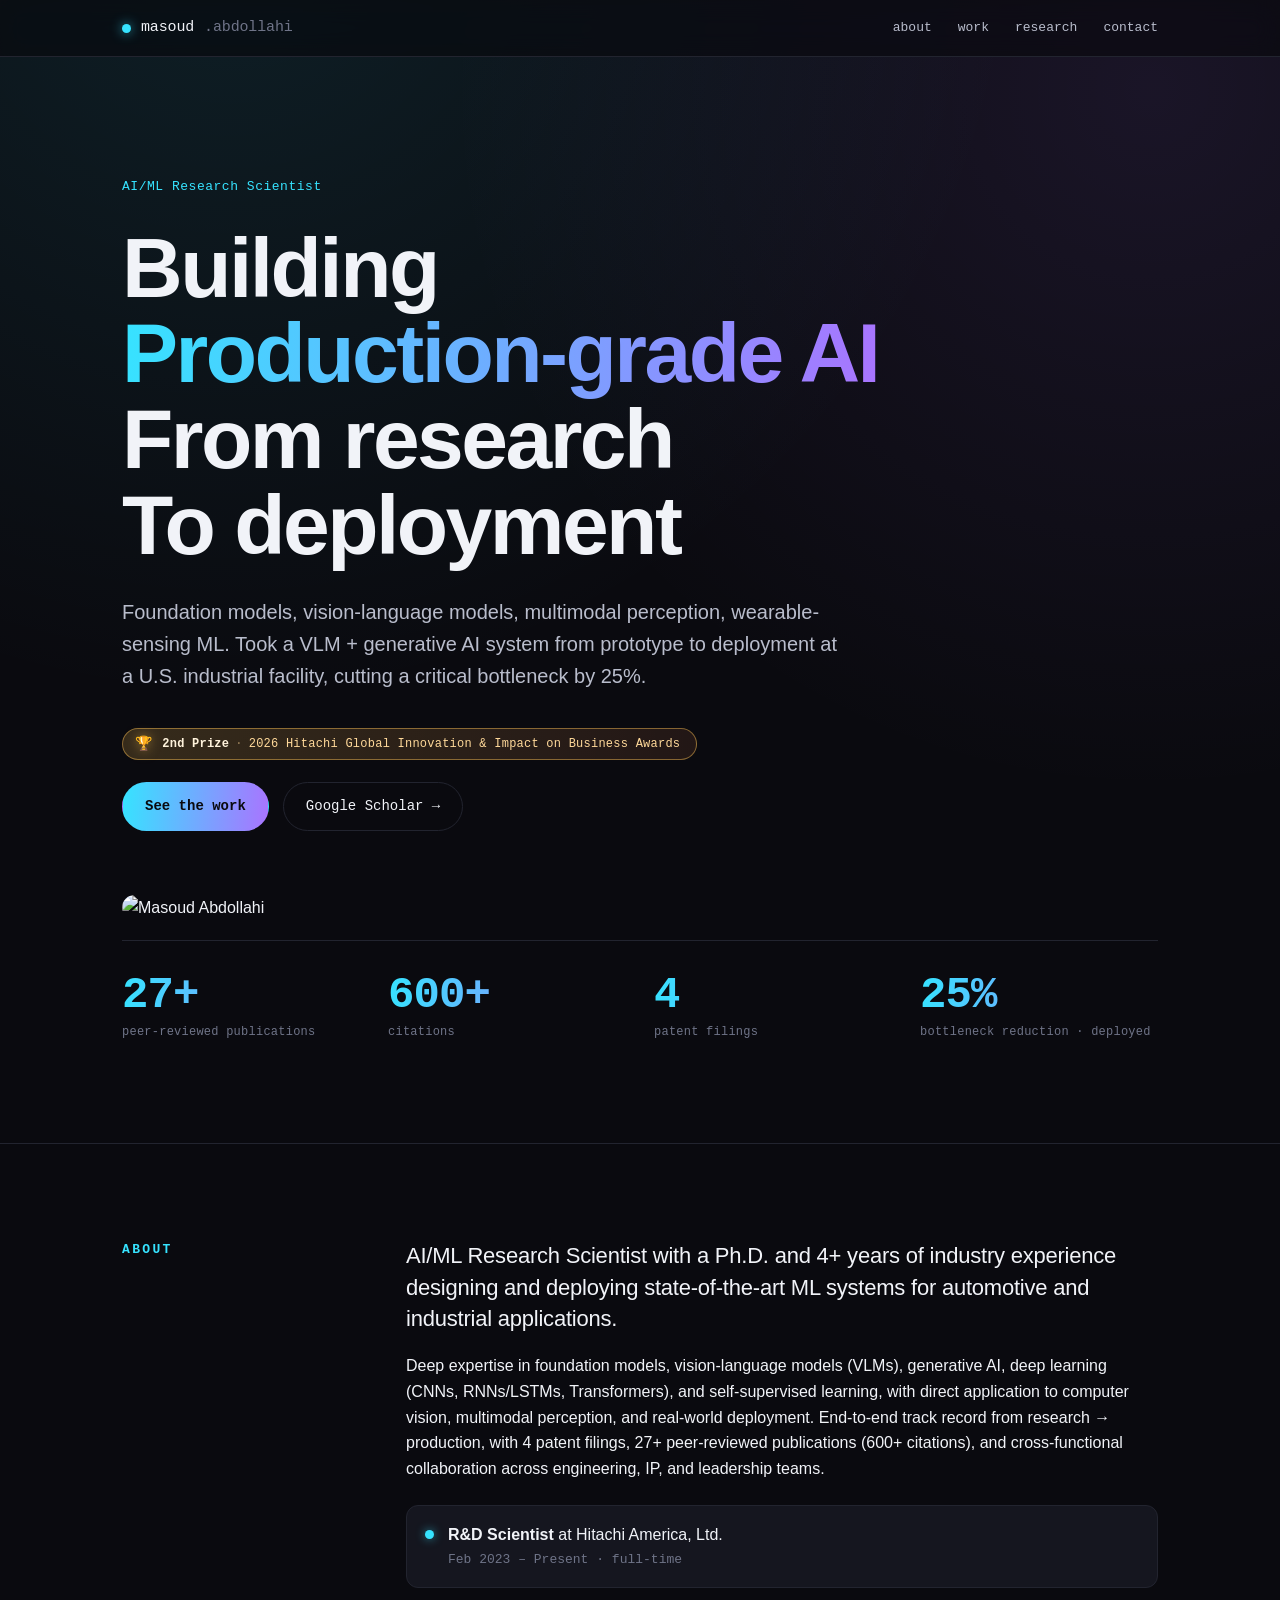
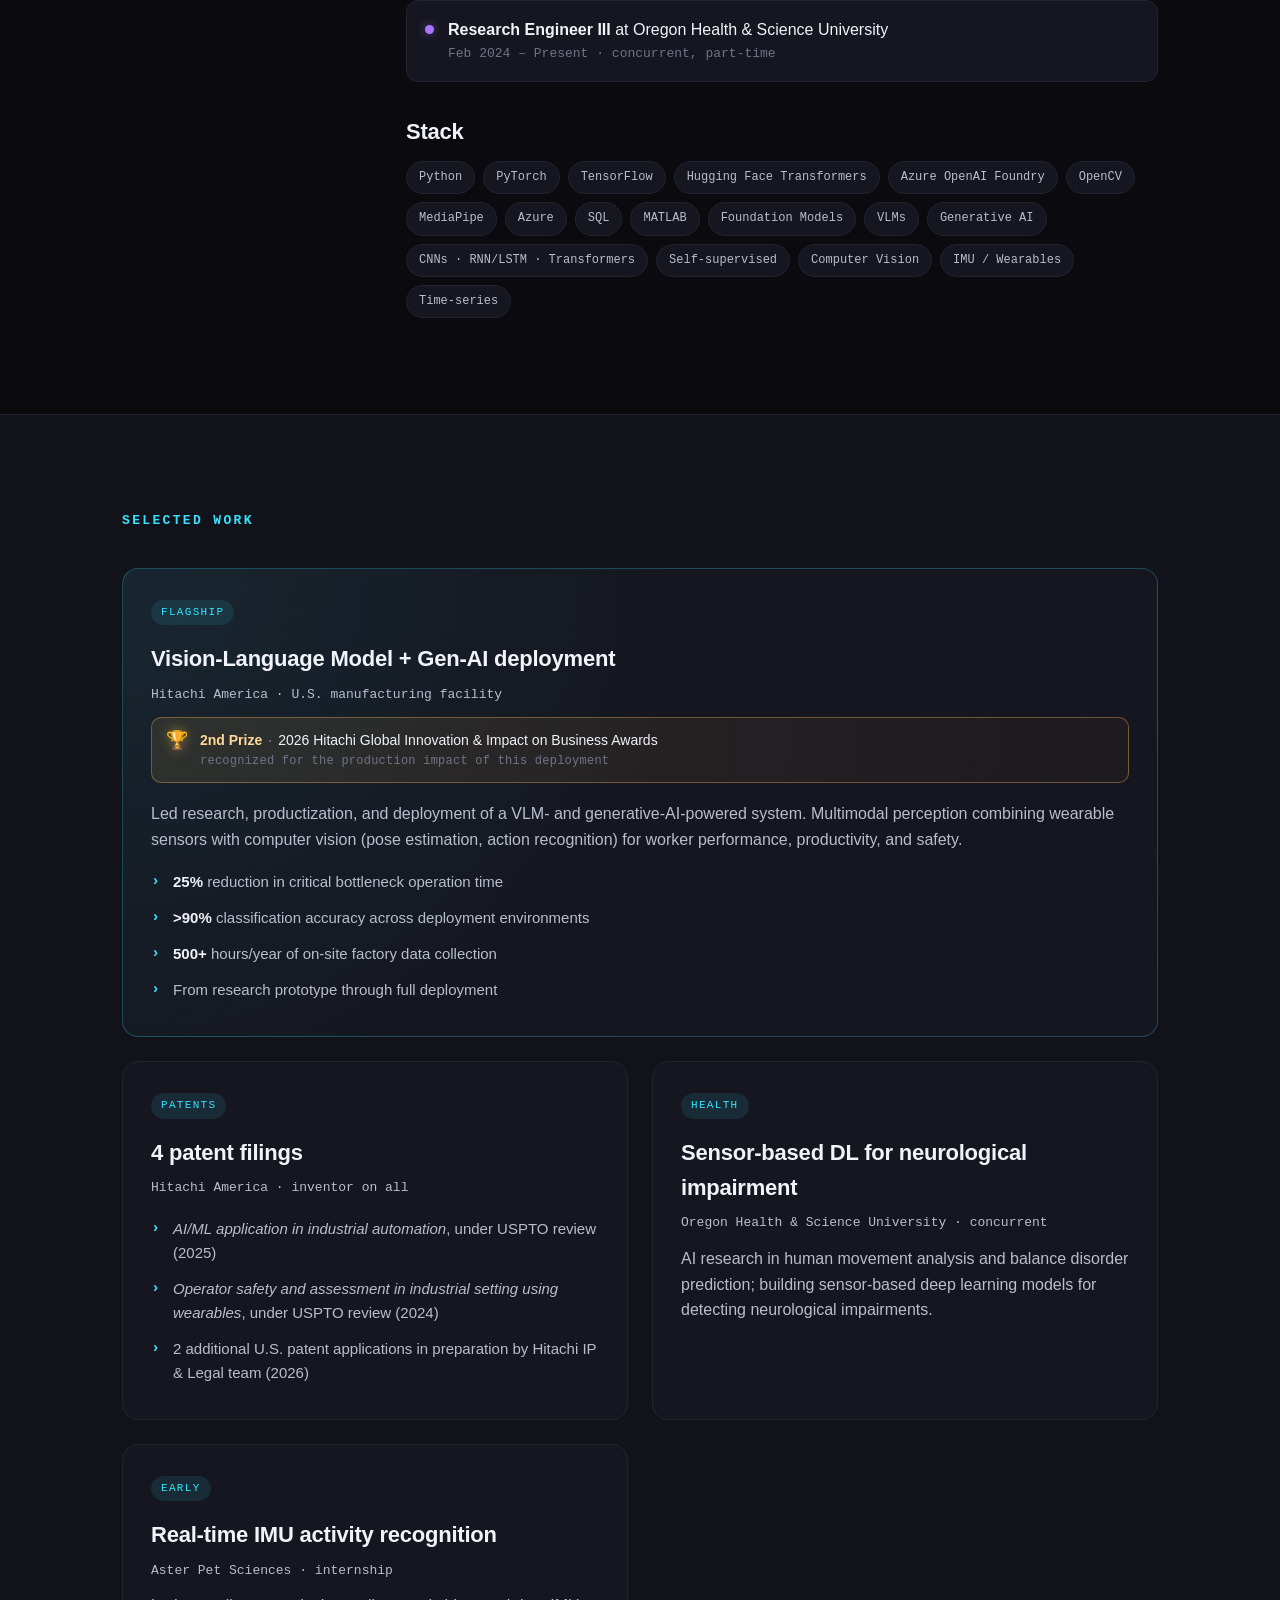
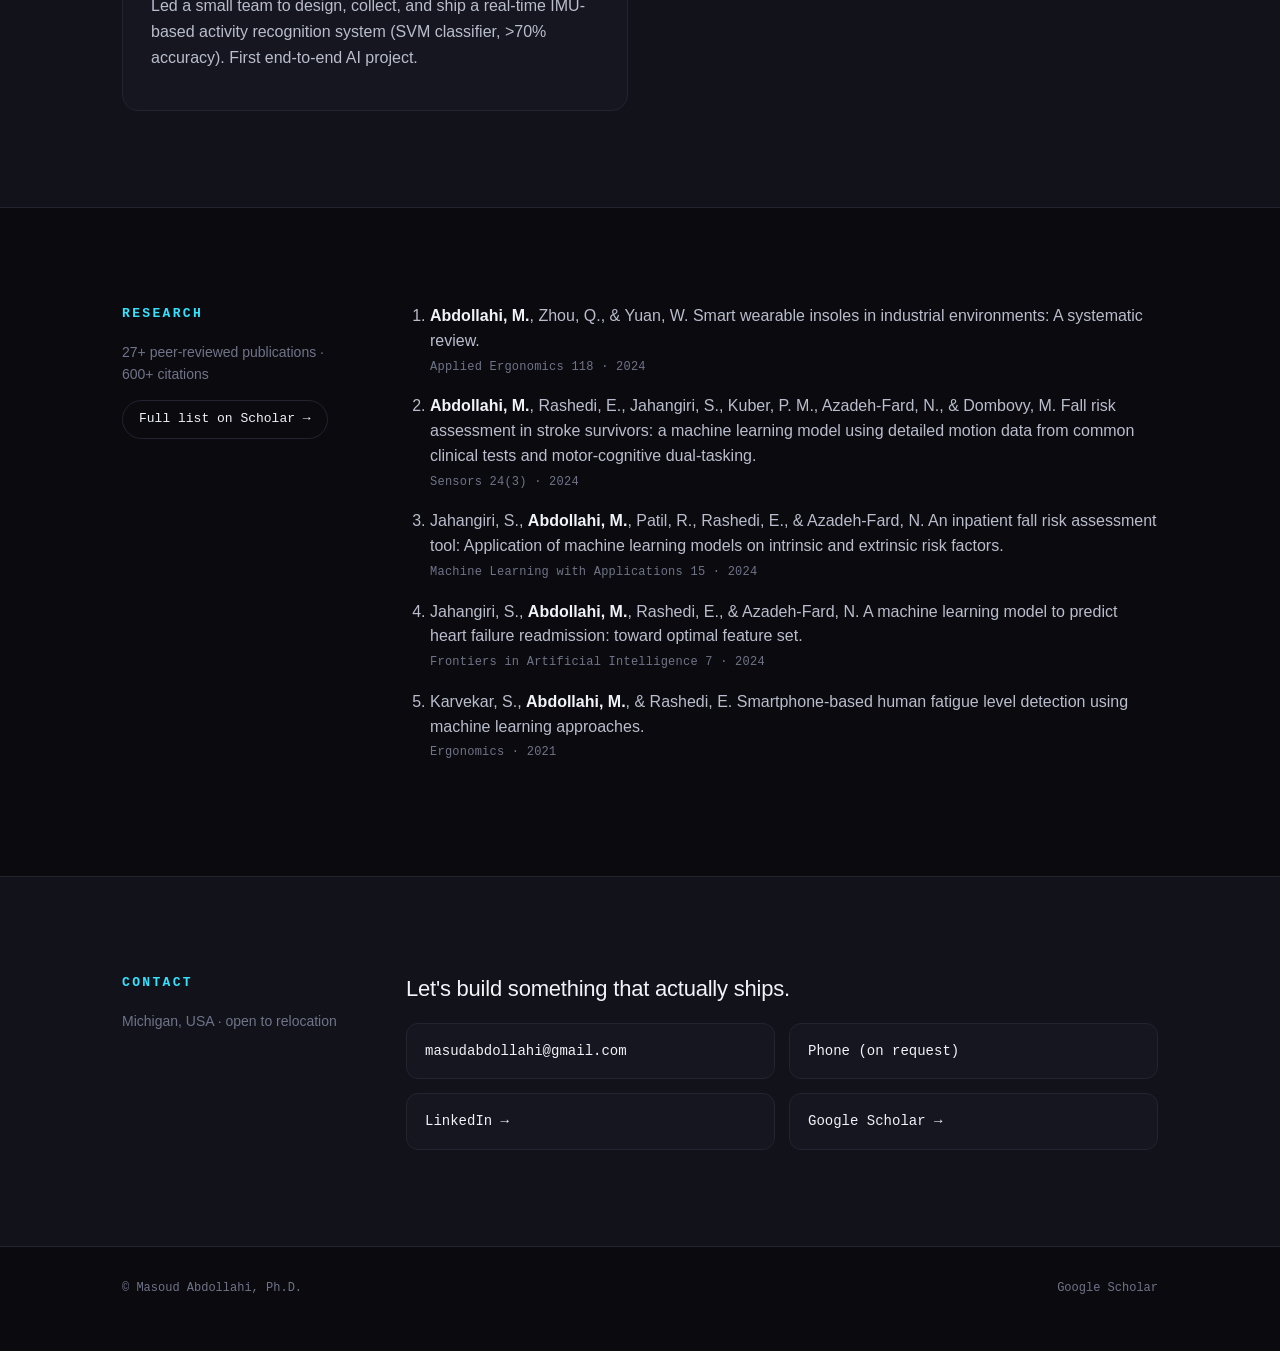
==== index.html @ 64eabe16 "Add 2026 Hitachi Global Innovation Awards 2nd Prize callouts; reduce em dashes" ====
<!doctype html>
<html lang="en">
<head>
<meta charset="utf-8" />
<meta name="viewport" content="width=device-width, initial-scale=1" />
<title>Masoud Abdollahi | AI/ML Research Scientist</title>
<meta name="description" content="Masoud Abdollahi, Ph.D. — building production AI/ML systems. Foundation models, VLMs, multimodal perception, wearable sensing. 27+ publications, 4 patent filings, 25% bottleneck reduction shipped." />
<link rel="stylesheet" href="styles.css" />
</head>
<body>

<header class="site-header">
  <div class="wrap">
    <a class="brand" href="#top">
      <span class="brand-dot"></span> masoud<span class="brand-thin">.abdollahi</span>
    </a>
    <nav>
      <a href="#about">about</a>
      <a href="#work">work</a>
      <a href="#publications">research</a>
      <a href="#contact">contact</a>
    </nav>
  </div>
</header>

<main id="top">

<section class="hero">
  <div class="wrap">
    <p class="kicker">AI/ML Research Scientist</p>
    <h1>
      Building <br />
      <span class="grad">Production-grade AI</span><br />
      From research <br />
      To deployment
    </h1>
    <p class="lede">
      Foundation models, vision-language models, multimodal perception, wearable-sensing ML.
      Took a VLM + generative AI system from prototype to deployment at a U.S. industrial
      facility, cutting a critical bottleneck by 25%.
    </p>
    <span class="honors-pill">
      <span class="trophy" aria-hidden="true">🏆</span>
      <span><strong>2nd Prize</strong><span class="sep">·</span>2026 Hitachi Global Innovation &amp; Impact on Business Awards</span>
    </span>
    <div class="cta-row">
      <a class="btn primary" href="#work">See the work</a>
      <a class="btn ghost" href="https://scholar.google.com/citations?user=6AYrcZMAAAAJ&amp;hl=en">Google Scholar &rarr;</a>
    </div>
    <div class="hero-photo">
      <img src="EM2A1138.jpg" alt="Masoud Abdollahi" />
    </div>
    <ul class="metrics" aria-label="Headline metrics">
      <li>
        <span class="num" data-target="27" data-suffix="+">0</span>
        <span class="label">peer-reviewed publications</span>
      </li>
      <li>
        <span class="num" data-target="600" data-suffix="+">0</span>
        <span class="label">citations</span>
      </li>
      <li>
        <span class="num" data-target="4">0</span>
        <span class="label">patent filings</span>
      </li>
      <li>
        <span class="num" data-target="25" data-suffix="%">0</span>
        <span class="label">bottleneck reduction · deployed</span>
      </li>
    </ul>
  </div>
</section>

<section id="about" class="band">
  <div class="wrap two-col">
    <div>
      <h2>About</h2>
    </div>
    <div>
      <p class="big">
        AI/ML Research Scientist with a Ph.D. and 4+ years of industry experience designing
        and deploying state-of-the-art ML systems for automotive and industrial applications.
      </p>
      <p>
        Deep expertise in foundation models, vision-language models (VLMs), generative AI,
        deep learning (CNNs, RNNs/LSTMs, Transformers), and self-supervised learning, with
        direct application to computer vision, multimodal perception, and real-world
        deployment. End-to-end track record from research → production, with 4 patent filings,
        27+ peer-reviewed publications (600+ citations), and cross-functional collaboration
        across engineering, IP, and leadership teams.
      </p>

      <div class="now">
        <div class="role">
          <span class="dot"></span>
          <div>
            <strong>R&amp;D Scientist</strong> at Hitachi America, Ltd.
            <span class="meta">Feb 2023 – Present · full-time</span>
          </div>
        </div>
        <div class="role">
          <span class="dot soft"></span>
          <div>
            <strong>Research Engineer III</strong> at Oregon Health &amp; Science University
            <span class="meta">Feb 2024 – Present · concurrent, part-time</span>
          </div>
        </div>
      </div>

      <h3>Stack</h3>
      <div class="tags">
        <span>Python</span><span>PyTorch</span><span>TensorFlow</span>
        <span>Hugging Face Transformers</span><span>Azure OpenAI Foundry</span>
        <span>OpenCV</span><span>MediaPipe</span><span>Azure</span><span>SQL</span><span>MATLAB</span>
        <span>Foundation Models</span><span>VLMs</span><span>Generative AI</span>
        <span>CNNs · RNN/LSTM · Transformers</span><span>Self-supervised</span>
        <span>Computer Vision</span><span>IMU / Wearables</span><span>Time-series</span>
      </div>
    </div>
  </div>
</section>

<section id="work" class="band alt">
  <div class="wrap">
    <h2>Selected work</h2>
    <div class="cards">

      <article class="card flagship">
        <div class="card-tag">flagship</div>
        <h3>Vision-Language Model + Gen-AI deployment</h3>
        <p class="card-org">Hitachi America · U.S. manufacturing facility</p>
        <div class="card-award">
          <span class="trophy" aria-hidden="true">🏆</span>
          <div class="award-text">
            <strong>2nd Prize</strong><span class="sep">·</span>2026 Hitachi Global Innovation &amp; Impact on Business Awards
            <span class="award-meta">recognized for the production impact of this deployment</span>
          </div>
        </div>
        <p>
          Led research, productization, and deployment of a VLM- and generative-AI-powered
          system. Multimodal perception combining wearable sensors with computer vision (pose
          estimation, action recognition) for worker performance, productivity, and safety.
        </p>
        <ul class="bullets">
          <li><strong>25%</strong> reduction in critical bottleneck operation time</li>
          <li><strong>&gt;90%</strong> classification accuracy across deployment environments</li>
          <li><strong>500+</strong> hours/year of on-site factory data collection</li>
          <li>From research prototype through full deployment</li>
        </ul>
      </article>

      <article class="card">
        <div class="card-tag">patents</div>
        <h3>4 patent filings</h3>
        <p class="card-org">Hitachi America · inventor on all</p>
        <ul class="bullets">
          <li><em>AI/ML application in industrial automation</em>, under USPTO review (2025)</li>
          <li><em>Operator safety and assessment in industrial setting using wearables</em>, under USPTO review (2024)</li>
          <li>2 additional U.S. patent applications in preparation by Hitachi IP &amp; Legal team (2026)</li>
        </ul>
      </article>

      <article class="card">
        <div class="card-tag">health</div>
        <h3>Sensor-based DL for neurological impairment</h3>
        <p class="card-org">Oregon Health &amp; Science University · concurrent</p>
        <p>
          AI research in human movement analysis and balance disorder prediction; building
          sensor-based deep learning models for detecting neurological impairments.
        </p>
      </article>

      <article class="card">
        <div class="card-tag">early</div>
        <h3>Real-time IMU activity recognition</h3>
        <p class="card-org">Aster Pet Sciences · internship</p>
        <p>
          Led a small team to design, collect, and ship a real-time IMU-based activity
          recognition system (SVM classifier, &gt;70% accuracy). First end-to-end AI project.
        </p>
      </article>
    </div>
  </div>
</section>

<section id="publications" class="band">
  <div class="wrap two-col">
    <div>
      <h2>Research</h2>
      <p class="muted">27+ peer-reviewed publications · 600+ citations</p>
      <a class="btn ghost small" href="https://scholar.google.com/citations?user=6AYrcZMAAAAJ&amp;hl=en">Full list on Scholar &rarr;</a>
    </div>
    <div>
      <ol class="pubs">
        <li>
          <strong>Abdollahi, M.</strong>, Zhou, Q., &amp; Yuan, W.
          Smart wearable insoles in industrial environments: A systematic review.
          <span class="venue">Applied Ergonomics 118 · 2024</span>
        </li>
        <li>
          <strong>Abdollahi, M.</strong>, Rashedi, E., Jahangiri, S., Kuber, P. M., Azadeh-Fard, N., &amp; Dombovy, M.
          Fall risk assessment in stroke survivors: a machine learning model using detailed motion data
          from common clinical tests and motor-cognitive dual-tasking.
          <span class="venue">Sensors 24(3) · 2024</span>
        </li>
        <li>
          Jahangiri, S., <strong>Abdollahi, M.</strong>, Patil, R., Rashedi, E., &amp; Azadeh-Fard, N.
          An inpatient fall risk assessment tool: Application of machine learning models on intrinsic
          and extrinsic risk factors.
          <span class="venue">Machine Learning with Applications 15 · 2024</span>
        </li>
        <li>
          Jahangiri, S., <strong>Abdollahi, M.</strong>, Rashedi, E., &amp; Azadeh-Fard, N.
          A machine learning model to predict heart failure readmission: toward optimal feature set.
          <span class="venue">Frontiers in Artificial Intelligence 7 · 2024</span>
        </li>
        <li>
          Karvekar, S., <strong>Abdollahi, M.</strong>, &amp; Rashedi, E.
          Smartphone-based human fatigue level detection using machine learning approaches.
          <span class="venue">Ergonomics · 2021</span>
        </li>
      </ol>
    </div>
  </div>
</section>

<section id="contact" class="band alt">
  <div class="wrap two-col">
    <div>
      <h2>Contact</h2>
      <p class="muted">Michigan, USA · open to relocation</p>
    </div>
    <div>
      <p class="big">Let's build something that actually ships.</p>
      <div class="contact-grid">
        <a href="mailto:masudabdollahi@gmail.com">masudabdollahi@gmail.com</a>
        <a href="mailto:masudabdollahi@gmail.com?subject=Phone%20request">Phone (on request)</a>
        <a href="https://www.linkedin.com/in/masoud-abdollahi-a1801753/">LinkedIn &rarr;</a>
        <a href="https://scholar.google.com/citations?user=6AYrcZMAAAAJ&amp;hl=en">Google Scholar &rarr;</a>
      </div>
    </div>
  </div>
</section>

</main>

<footer class="site-footer">
  <div class="wrap">
    <span>&copy; Masoud Abdollahi, Ph.D.</span>
    <a href="https://scholar.google.com/citations?user=6AYrcZMAAAAJ&amp;hl=en">Google Scholar</a>
  </div>
</footer>

<script>
  // Count-up animation for hero metrics
  (function () {
    var nums = document.querySelectorAll('.metrics .num');
    function animate(el) {
      var target = parseInt(el.getAttribute('data-target'), 10);
      var suffix = el.getAttribute('data-suffix') || '';
      var dur = 1200;
      var start = performance.now();
      function tick(now) {
        var t = Math.min((now - start) / dur, 1);
        // ease-out cubic
        var v = Math.round(target * (1 - Math.pow(1 - t, 3)));
        el.textContent = v + suffix;
        if (t < 1) requestAnimationFrame(tick);
      }
      requestAnimationFrame(tick);
    }
    if ('IntersectionObserver' in window) {
      var seen = new WeakSet();
      var io = new IntersectionObserver(function (entries) {
        entries.forEach(function (e) {
          if (e.isIntersecting && !seen.has(e.target)) {
            seen.add(e.target);
            animate(e.target);
          }
        });
      }, { threshold: 0.4 });
      nums.forEach(function (n) { io.observe(n); });
    } else {
      nums.forEach(animate);
    }
  })();
</script>

</body>
</html>
---- styles.css ----
:root {
  --bg: #0a0a0f;
  --bg-elev: #11121a;
  --bg-card: #15161f;
  --ink: #f1f3f8;
  --ink-soft: #b9bdcc;
  --muted: #6f7488;
  --rule: #22242f;
  --accent: #36e3ff;
  --accent-2: #a974ff;
  --max: 1100px;
  --sans: "Inter", -apple-system, BlinkMacSystemFont, "Helvetica Neue", Arial, sans-serif;
  --mono: "JetBrains Mono", "IBM Plex Mono", ui-monospace, SFMono-Regular, Menlo, monospace;
}

* { box-sizing: border-box; }

html, body {
  margin: 0;
  background: var(--bg);
  color: var(--ink);
  font-family: var(--sans);
  font-size: 16px;
  line-height: 1.6;
  -webkit-font-smoothing: antialiased;
}

body {
  background:
    radial-gradient(circle at 18% -10%, rgba(54,227,255,0.10), transparent 55%),
    radial-gradient(circle at 90% 10%, rgba(169,116,255,0.10), transparent 50%),
    var(--bg);
  background-attachment: fixed;
}

a { color: var(--accent); text-decoration: none; }
a:hover { color: #aff3ff; }

.wrap {
  max-width: var(--max);
  margin: 0 auto;
  padding: 0 32px;
}

.hero-photo {
  margin: 24px 0 20px 0;
}

.hero-photo img {
  width: 220px;
  height: auto;
  border-radius: 16px;
  display: block;
}

/* Header */
.site-header {
  position: sticky; top: 0; z-index: 50;
  background: rgba(10,10,15,0.72);
  backdrop-filter: saturate(160%) blur(12px);
  border-bottom: 1px solid var(--rule);
}
.site-header .wrap {
  display: flex;
  justify-content: space-between;
  align-items: center;
  padding-top: 16px;
  padding-bottom: 16px;
}
.brand {
  font-family: var(--mono);
  font-size: 15px;
  color: var(--ink);
  display: inline-flex;
  align-items: center;
  gap: 10px;
  letter-spacing: -0.01em;
}
.brand-thin { color: var(--muted); }
.brand-dot {
  width: 9px; height: 9px;
  border-radius: 50%;
  background: var(--accent);
  box-shadow: 0 0 12px rgba(54,227,255,0.7);
}
.site-header nav { display: flex; gap: 26px; font-family: var(--mono); font-size: 13px; }
.site-header nav a { color: var(--ink-soft); }
.site-header nav a:hover { color: var(--accent); }

/* Hero */
.hero {
  padding: 120px 0 100px;
  position: relative;
  overflow: hidden;
}
.kicker {
  font-family: var(--mono);
  font-size: 13px;
  letter-spacing: 0.04em;
  color: var(--accent);
  margin: 0 0 28px;
}
h1 {
  font-family: var(--sans);
  font-weight: 800;
  font-size: clamp(44px, 7vw, 84px);
  line-height: 1.02;
  letter-spacing: -0.03em;
  margin: 0 0 28px;
  color: var(--ink);
}
.grad {
  background: linear-gradient(95deg, var(--accent), var(--accent-2));
  -webkit-background-clip: text;
  background-clip: text;
  color: transparent;
}
.lede {
  font-size: 20px;
  color: var(--ink-soft);
  max-width: 720px;
  margin: 0 0 36px;
}
.cta-row { display: flex; gap: 14px; flex-wrap: wrap; margin-bottom: 64px; }
.btn {
  display: inline-flex;
  align-items: center;
  font-family: var(--mono);
  font-size: 14px;
  font-weight: 500;
  padding: 12px 22px;
  border-radius: 999px;
  border: 1px solid transparent;
  transition: all 0.15s ease;
}
.btn.small { padding: 8px 16px; font-size: 13px; }
.btn.primary {
  background: linear-gradient(95deg, var(--accent), var(--accent-2));
  color: #0a0a0f;
  font-weight: 600;
}
.btn.primary:hover { transform: translateY(-1px); box-shadow: 0 8px 24px rgba(54,227,255,0.25); color: #0a0a0f; }
.btn.ghost {
  background: transparent;
  color: var(--ink);
  border-color: var(--rule);
}
.btn.ghost:hover { border-color: var(--accent); color: var(--accent); }

/* Metrics */
.metrics {
  list-style: none;
  margin: 0;
  padding: 32px 0 0;
  border-top: 1px solid var(--rule);
  display: grid;
  grid-template-columns: repeat(4, 1fr);
  gap: 28px;
}
.metrics li { display: flex; flex-direction: column; gap: 6px; }
.metrics .num {
  font-family: var(--mono);
  font-size: 44px;
  font-weight: 600;
  letter-spacing: -0.02em;
  background: linear-gradient(95deg, var(--accent), var(--accent-2));
  -webkit-background-clip: text;
  background-clip: text;
  color: transparent;
  line-height: 1;
}
.metrics .label {
  font-family: var(--mono);
  font-size: 12px;
  color: var(--muted);
  letter-spacing: 0.02em;
}

/* Bands */
.band { padding: 96px 0; border-top: 1px solid var(--rule); }
.band.alt { background: var(--bg-elev); }
.two-col {
  display: grid;
  grid-template-columns: 220px 1fr;
  gap: 64px;
  align-items: start;
}
h2 {
  font-family: var(--mono);
  font-size: 13px;
  font-weight: 600;
  letter-spacing: 0.18em;
  text-transform: uppercase;
  color: var(--accent);
  margin: 0 0 16px;
}
h3 {
  font-family: var(--sans);
  font-size: 22px;
  font-weight: 700;
  margin: 0 0 8px;
  letter-spacing: -0.01em;
  color: var(--ink);
}
.big { font-size: 22px; line-height: 1.45; color: var(--ink); margin: 0 0 18px; font-weight: 500; letter-spacing: -0.01em; }
.muted { color: var(--muted); font-size: 14px; margin: 0 0 14px; }

/* Now block */
.now { margin: 24px 0 32px; display: flex; flex-direction: column; gap: 12px; }
.role {
  display: flex; align-items: flex-start; gap: 14px;
  background: var(--bg-card);
  border: 1px solid var(--rule);
  border-radius: 12px;
  padding: 16px 18px;
}
.role .dot {
  width: 9px; height: 9px; margin-top: 8px;
  border-radius: 50%;
  background: var(--accent);
  box-shadow: 0 0 10px rgba(54,227,255,0.6);
  flex-shrink: 0;
}
.role .dot.soft { background: var(--accent-2); box-shadow: 0 0 10px rgba(169,116,255,0.5); }
.role strong { color: var(--ink); }
.role .meta { display: block; color: var(--muted); font-size: 13px; margin-top: 2px; font-family: var(--mono); }

/* Tags */
.tags { display: flex; flex-wrap: wrap; gap: 8px; margin-top: 12px; }
.tags span {
  font-family: var(--mono);
  font-size: 12px;
  padding: 6px 12px;
  border-radius: 999px;
  background: var(--bg-card);
  border: 1px solid var(--rule);
  color: var(--ink-soft);
}

/* Cards */
.cards {
  display: grid;
  grid-template-columns: repeat(2, 1fr);
  gap: 24px;
  margin-top: 36px;
}
.card {
  background: var(--bg-card);
  border: 1px solid var(--rule);
  border-radius: 16px;
  padding: 28px;
  position: relative;
  transition: transform 0.2s ease, border-color 0.2s ease;
}
.card:hover { transform: translateY(-2px); border-color: rgba(54,227,255,0.4); }
.card.flagship {
  grid-column: 1 / -1;
  background:
    radial-gradient(circle at 0% 0%, rgba(54,227,255,0.08), transparent 50%),
    var(--bg-card);
  border-color: rgba(54,227,255,0.25);
}
.card-tag {
  display: inline-block;
  font-family: var(--mono);
  font-size: 11px;
  text-transform: uppercase;
  letter-spacing: 0.12em;
  padding: 4px 10px;
  border-radius: 999px;
  background: rgba(54,227,255,0.1);
  color: var(--accent);
  margin-bottom: 16px;
}
.card-org { color: var(--muted); font-size: 13px; font-family: var(--mono); margin: 0 0 14px; }
.card p { color: var(--ink-soft); margin: 0 0 12px; }
.bullets { list-style: none; padding: 0; margin: 12px 0 0; }
.bullets li {
  padding: 6px 0 6px 22px;
  position: relative;
  color: var(--ink-soft);
  font-size: 15px;
}
.bullets li::before {
  content: "›";
  position: absolute;
  left: 0; top: 6px;
  color: var(--accent);
  font-family: var(--mono);
  font-weight: 700;
}
.bullets strong { color: var(--ink); }

/* Pubs */
.pubs { list-style: decimal; padding-left: 24px; margin: 0; color: var(--ink-soft); }
.pubs li { margin-bottom: 18px; line-height: 1.55; }
.pubs li strong { color: var(--ink); }
.venue {
  display: block;
  font-family: var(--mono);
  font-size: 12px;
  color: var(--muted);
  margin-top: 4px;
  letter-spacing: 0.02em;
}

/* Contact */
.contact-grid {
  display: grid;
  grid-template-columns: 1fr 1fr;
  gap: 14px;
  margin-top: 18px;
}
.contact-grid a {
  font-family: var(--mono);
  font-size: 14px;
  padding: 16px 18px;
  background: var(--bg-card);
  border: 1px solid var(--rule);
  border-radius: 12px;
  color: var(--ink);
}
.contact-grid a:hover { border-color: var(--accent); color: var(--accent); }

/* Footer */
.site-footer {
  padding: 32px 0 56px;
  font-family: var(--mono);
  font-size: 12px;
  color: var(--muted);
  border-top: 1px solid var(--rule);
}
.site-footer .wrap { display: flex; justify-content: space-between; }
.site-footer a { color: var(--muted); }
.site-footer a:hover { color: var(--accent); }

/* Honors pill (hero) and award badge (flagship card) */
.honors-pill {
  display: inline-flex;
  align-items: center;
  gap: 10px;
  margin: 0 0 22px;
  padding: 8px 16px 8px 12px;
  border-radius: 999px;
  background: linear-gradient(95deg, rgba(255,196,84,0.18), rgba(255,143,84,0.10));
  border: 1px solid rgba(255,196,84,0.45);
  font-family: var(--mono);
  font-size: 12px;
  letter-spacing: 0.02em;
  color: #ffd99a;
  line-height: 1;
}
.honors-pill .trophy {
  font-size: 14px;
  line-height: 1;
  filter: drop-shadow(0 0 6px rgba(255,196,84,0.5));
}
.honors-pill strong { color: #fff3dc; font-weight: 600; }
.honors-pill .sep,
.card-award .sep { opacity: 0.5; margin: 0 6px; }

.card-award {
  display: flex;
  align-items: flex-start;
  gap: 12px;
  margin: 0 0 18px;
  padding: 12px 14px;
  border-radius: 10px;
  background: linear-gradient(95deg, rgba(255,196,84,0.10), rgba(255,143,84,0.04));
  border: 1px solid rgba(255,196,84,0.35);
}
.card-award .trophy {
  font-size: 18px;
  line-height: 1.2;
  filter: drop-shadow(0 0 6px rgba(255,196,84,0.5));
}
.card-award .award-text {
  font-size: 14px;
  line-height: 1.45;
  color: var(--ink);
}
.card-award .award-text strong { color: #ffd99a; }
.card-award .award-text .award-meta {
  display: block;
  font-family: var(--mono);
  font-size: 12px;
  color: var(--muted);
  margin-top: 2px;
  letter-spacing: 0.02em;
}

/* Responsive */
@media (max-width: 820px) {
  .two-col { grid-template-columns: 1fr; gap: 24px; }
  .cards { grid-template-columns: 1fr; }
  .metrics { grid-template-columns: repeat(2, 1fr); gap: 22px; }
  .metrics .num { font-size: 36px; }
  .hero { padding: 80px 0 60px; }
  .band { padding: 64px 0; }
}
@media (max-width: 540px) {
  .site-header nav { gap: 16px; font-size: 12px; }
  .contact-grid { grid-template-columns: 1fr; }
}
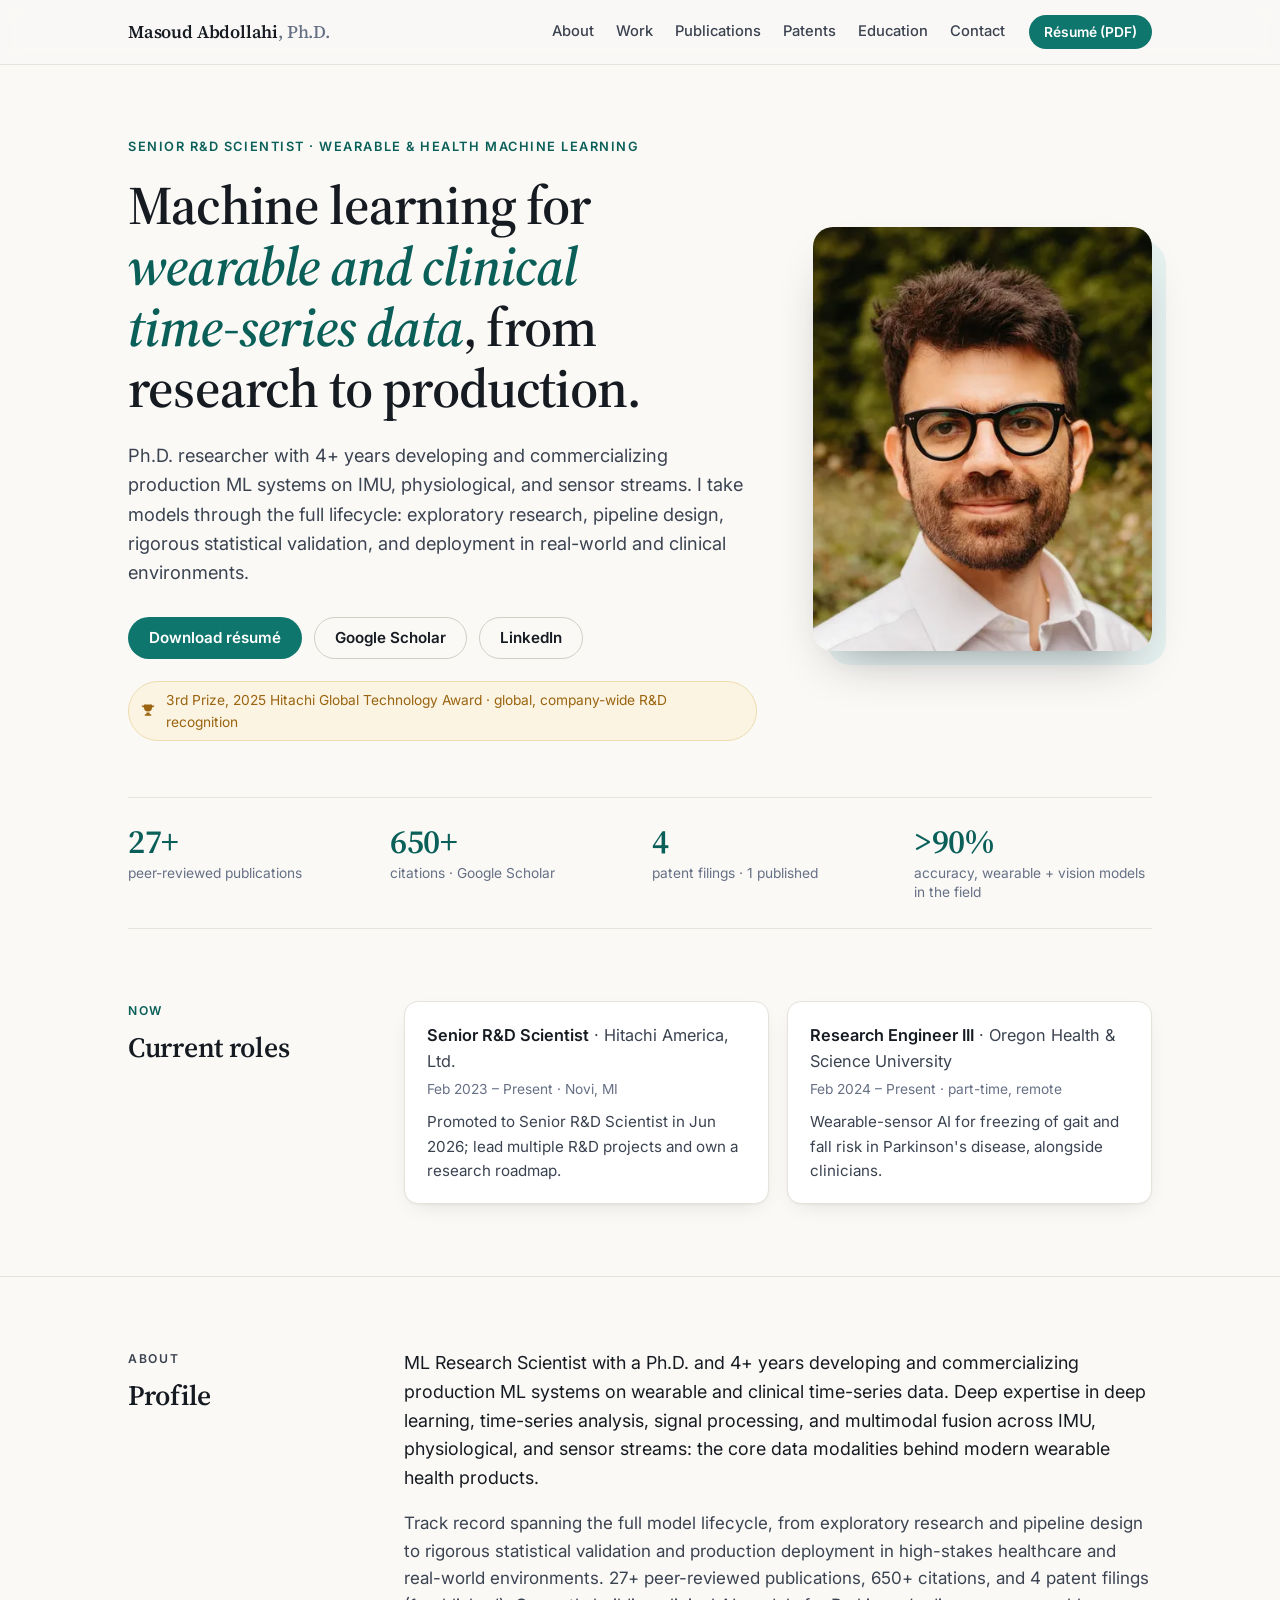
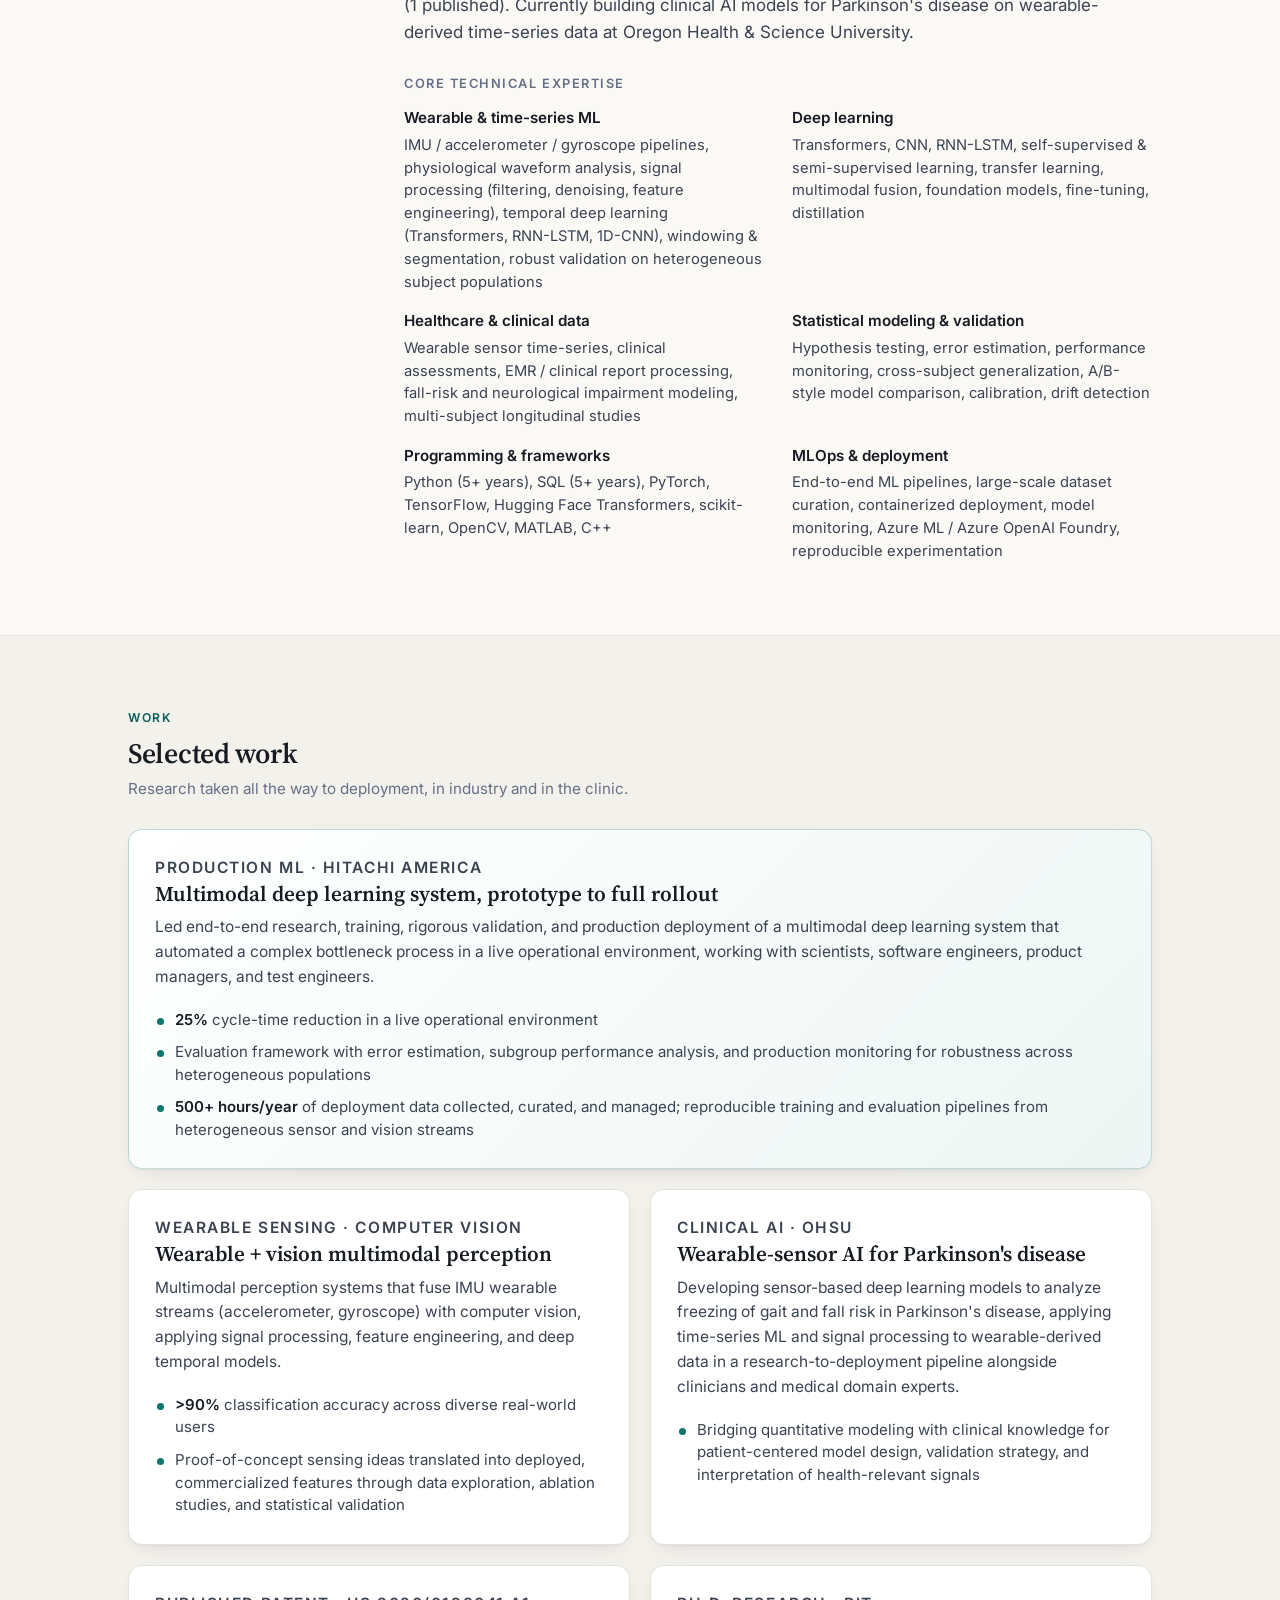
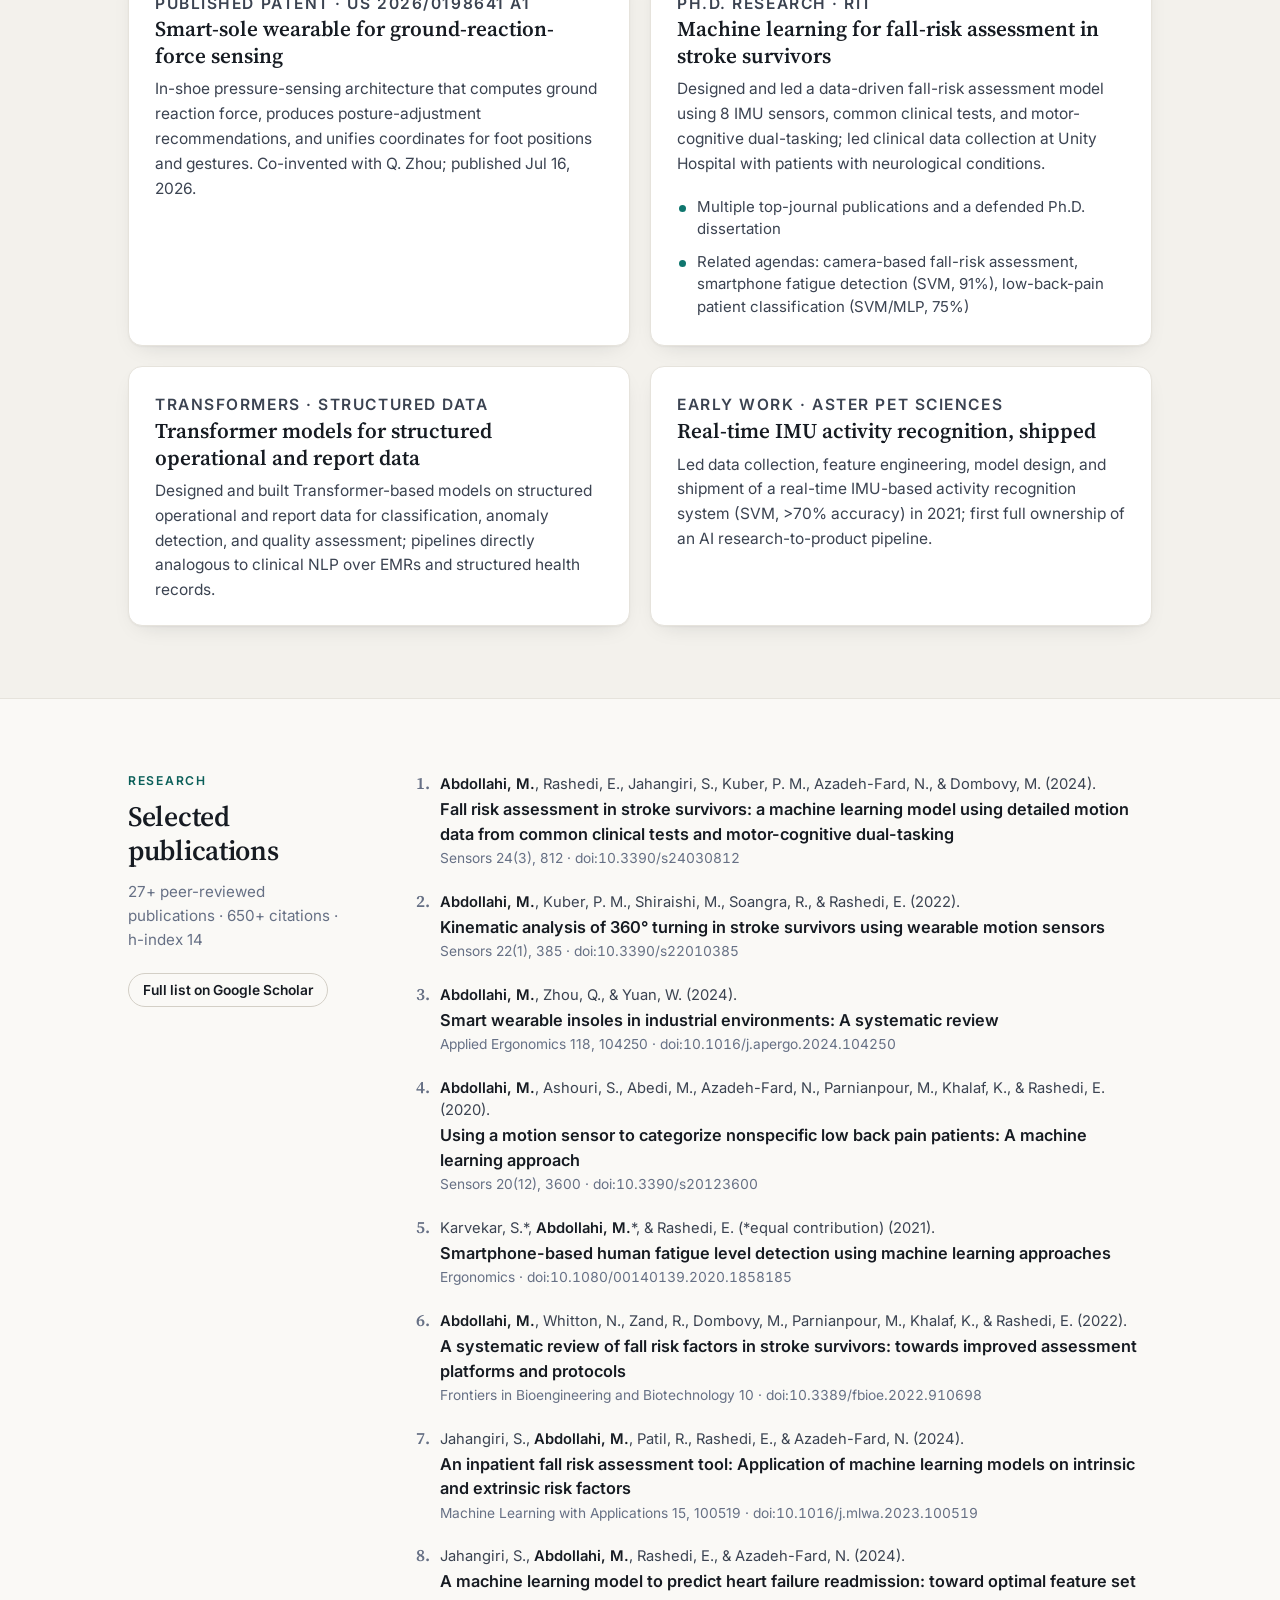
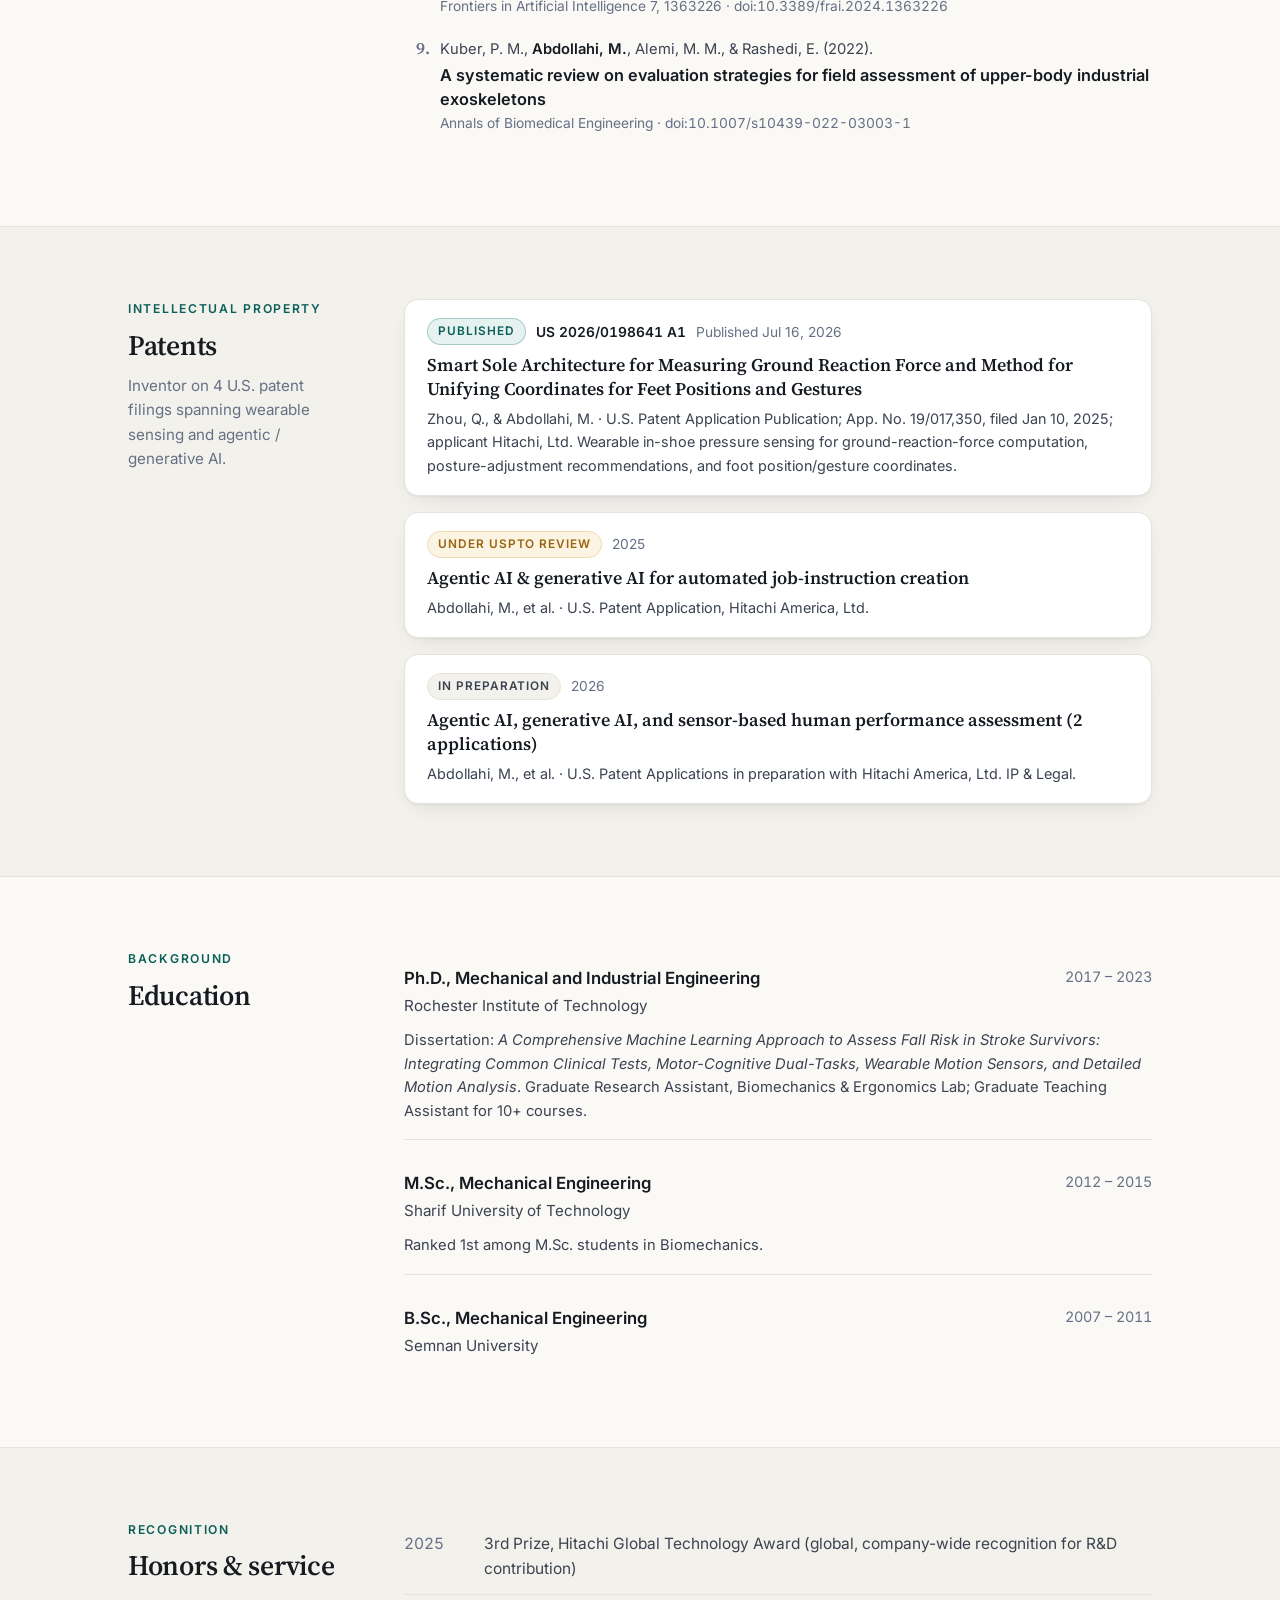
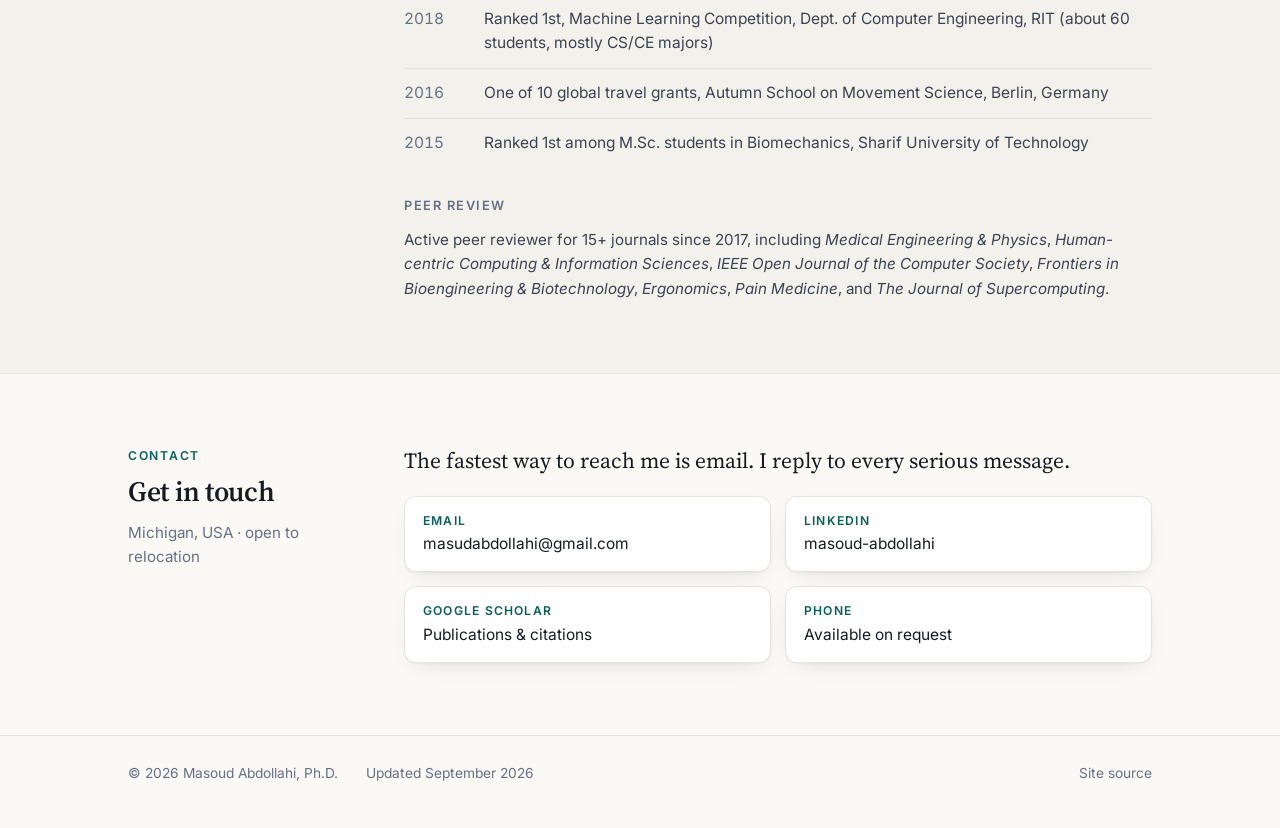
==== commit 68d13846: "Rebuild site: light editorial redesign, focus variants, corrected facts - New data-driven build: con" ====
--- a/index.html
+++ b/index.html
@@ -1,242 +1,770 @@
 <!doctype html>
-<html lang="en">
+<!-- GENERATED FILE: index.html is built from content.json + template.html by build.py. Edit those, then run `python build.py`. -->
+<html lang="en" data-focus="wearables" data-variants="wearables,healthcare,research,industrial">
 <head>
-<meta charset="utf-8" />
-<meta name="viewport" content="width=device-width, initial-scale=1" />
-<title>Masoud Abdollahi | AI/ML Research Scientist</title>
-<meta name="description" content="Masoud Abdollahi, Ph.D. — building production AI/ML systems. Foundation models, VLMs, multimodal perception, wearable sensing. 27+ publications, 4 patent filings, 25% bottleneck reduction shipped." />
-<link rel="stylesheet" href="styles.css" />
+<meta charset="utf-8">
+<meta name="viewport" content="width=device-width, initial-scale=1">
+<title>Masoud Abdollahi, Ph.D. | Machine Learning for Wearable &amp; Clinical Time-Series Data</title>
+<meta name="description" content="Senior R&amp;D Scientist with a Ph.D. building production ML on wearable and clinical time-series data: IMU, physiological, and sensor streams. 27+ publications, 650+ citations, 4 patent filings (1 published).">
+<link rel="canonical" href="https://masoudabd.github.io/">
+<meta name="author" content="Masoud Abdollahi, Ph.D.">
+<meta name="theme-color" content="#faf9f6">
+
+<meta property="og:type" content="profile">
+<meta property="og:site_name" content="Masoud Abdollahi, Ph.D.">
+<meta property="og:title" content="Masoud Abdollahi, Ph.D. · Wearable &amp; Health ML">
+<meta property="og:description" content="Senior R&amp;D Scientist with a Ph.D. building production ML on wearable and clinical time-series data: IMU, physiological, and sensor streams. 27+ publications, 650+ citations, 4 patent filings (1 published).">
+<meta property="og:url" content="https://masoudabd.github.io/">
+<meta property="og:image" content="https://masoudabd.github.io/assets/og-image.jpg">
+<meta property="og:image:width" content="1200">
+<meta property="og:image:height" content="630">
+<meta property="og:image:alt" content="Masoud Abdollahi, Ph.D., Senior R&amp;D Scientist">
+<meta name="twitter:card" content="summary_large_image">
+<meta name="twitter:title" content="Masoud Abdollahi, Ph.D. · Wearable &amp; Health ML">
+<meta name="twitter:description" content="Senior R&amp;D Scientist with a Ph.D. building production ML on wearable and clinical time-series data: IMU, physiological, and sensor streams. 27+ publications, 650+ citations, 4 patent filings (1 published).">
+<meta name="twitter:image" content="https://masoudabd.github.io/assets/og-image.jpg">
+
+<link rel="icon" href="assets/favicon.svg" type="image/svg+xml">
+<link rel="icon" href="assets/favicon-32.png" sizes="32x32" type="image/png">
+<link rel="apple-touch-icon" href="assets/apple-touch-icon.png">
+
+<link rel="preconnect" href="https://fonts.googleapis.com">
+<link rel="preconnect" href="https://fonts.gstatic.com" crossorigin>
+<link href="https://fonts.googleapis.com/css2?family=Inter:wght@400;500;600;700&amp;family=Source+Serif+4:ital,opsz,wght@0,8..60,500;0,8..60,600;1,8..60,500&amp;display=swap" rel="stylesheet">
+<link rel="stylesheet" href="styles.css?v=20260904">
+
+<script type="application/ld+json">{
+  "@context": "https://schema.org",
+  "@type": "Person",
+  "name": "Masoud Abdollahi",
+  "honorificSuffix": "Ph.D.",
+  "jobTitle": "Senior R&D Scientist",
+  "url": "https://masoudabd.github.io/",
+  "image": "https://masoudabd.github.io/assets/portrait-640.jpg",
+  "email": "mailto:masudabdollahi@gmail.com",
+  "sameAs": [
+    "https://www.linkedin.com/in/masoud-abdollahi-a1801753/",
+    "https://scholar.google.com/citations?user=6AYrcZMAAAAJ&hl=en"
+  ],
+  "worksFor": [
+    {
+      "@type": "Organization",
+      "name": "Hitachi America, Ltd."
+    },
+    {
+      "@type": "Organization",
+      "name": "Oregon Health & Science University"
+    }
+  ],
+  "alumniOf": [
+    {
+      "@type": "CollegeOrUniversity",
+      "name": "Rochester Institute of Technology"
+    },
+    {
+      "@type": "CollegeOrUniversity",
+      "name": "Sharif University of Technology"
+    },
+    {
+      "@type": "CollegeOrUniversity",
+      "name": "Semnan University"
+    }
+  ],
+  "knowsAbout": [
+    "Machine learning",
+    "Deep learning",
+    "Wearable sensors",
+    "Time-series analysis",
+    "Signal processing",
+    "Computer vision",
+    "Generative AI",
+    "Vision-language models",
+    "Clinical AI",
+    "Human motion analysis"
+  ]
+}</script>
 </head>
 <body>
+<a class="skip" href="#main">Skip to content</a>
 
 <header class="site-header">
   <div class="wrap">
-    <a class="brand" href="#top">
-      <span class="brand-dot"></span> masoud<span class="brand-thin">.abdollahi</span>
-    </a>
-    <nav>
-      <a href="#about">about</a>
-      <a href="#work">work</a>
-      <a href="#publications">research</a>
-      <a href="#contact">contact</a>
+    <a class="wordmark" href="#top">Masoud Abdollahi<span class="wordmark-suffix">, Ph.D.</span></a>
+    <nav class="site-nav" aria-label="Sections">
+      <a href="#about">About</a>
+      <a href="#work">Work</a>
+      <a href="#publications">Publications</a>
+      <a href="#patents">Patents</a>
+      <a href="#education">Education</a>
+      <a href="#contact">Contact</a>
     </nav>
+    <a class="btn btn-primary btn-sm" data-resume href="assets/resume/Masoud_Abdollahi_Resume_Wearable_Health_ML.pdf">R&eacute;sum&eacute; (PDF)</a>
   </div>
 </header>
 
-<main id="top">
-
-<section class="hero">
+<main id="main">
+
+<section class="hero" id="top">
+  <div class="wrap hero-grid">
+    <div class="hero-text">
+<div class="v" data-variant="wearables">
+      <p class="kicker">Senior R&amp;D Scientist · Wearable &amp; health machine learning</p>
+      <h1>Machine learning for <em>wearable and clinical time-series data</em>, from research to production.</h1>
+      <p class="lede">Ph.D. researcher with 4+ years developing and commercializing production ML systems on IMU, physiological, and sensor streams. I take models through the full lifecycle: exploratory research, pipeline design, rigorous statistical validation, and deployment in real-world and clinical environments.</p>
+</div>
+<div class="v" data-variant="healthcare" hidden>
+      <p class="kicker">Senior R&amp;D Scientist · Healthcare AI &amp; generative AI</p>
+      <h1>Production AI for <em>high-stakes healthcare and industrial settings</em>, where accuracy and reliability are non-negotiable.</h1>
+      <p class="lede">Ph.D. researcher with 4+ years building and shipping production AI systems in data-rich environments. Hands-on with large language models, vision-language models, generative AI, self-supervised learning, and multimodal deep learning on time-series and imaging data.</p>
+</div>
+<div class="v" data-variant="research" hidden>
+      <p class="kicker">Senior R&amp;D Scientist · Machine learning research</p>
+      <h1>Research that ships: <em>from hypothesis to peer-reviewed publication to production</em>.</h1>
+      <p class="lede">Ph.D. researcher with 4+ years of industry experience building and deploying machine learning systems at scale. Deep learning, foundation models, vision-language models, and multimodal AI, applied to real environments with measurable product impact.</p>
+</div>
+<div class="v" data-variant="industrial" hidden>
+      <p class="kicker">Senior R&amp;D Scientist · Industrial &amp; automotive AI</p>
+      <h1>State-of-the-art ML systems for <em>industrial and automotive applications</em>, deployed in the real world.</h1>
+      <p class="lede">Ph.D. researcher with 4+ years of industry experience designing and deploying machine learning systems for automotive and industrial applications: foundation models, vision-language models, generative AI, computer vision, and multimodal perception.</p>
+</div>
+      <div class="cta-row">
+        <a class="btn btn-primary" data-resume href="assets/resume/Masoud_Abdollahi_Resume_Wearable_Health_ML.pdf">Download r&eacute;sum&eacute;</a>
+        <a class="btn btn-ghost" href="https://scholar.google.com/citations?user=6AYrcZMAAAAJ&amp;hl=en" rel="noopener">Google Scholar</a>
+        <a class="btn btn-ghost" href="https://www.linkedin.com/in/masoud-abdollahi-a1801753/" rel="noopener">LinkedIn</a>
+      </div>
+      <p class="hero-honor">
+        <svg class="icon" viewBox="0 0 20 20" aria-hidden="true"><path d="M5 2h10v3.5a5 5 0 0 1-10 0V2Zm-3 1h3v2.5a3 3 0 0 1-3-2.5Zm16 0h-3v2.5a3 3 0 0 0 3-2.5ZM8 12h4v2h2v2H6v-2h2v-2Z" fill="currentColor"/></svg>
+        <span>3rd Prize, 2025 Hitachi Global Technology Award · global, company-wide R&amp;D recognition</span>
+      </p>
+    </div>
+    <figure class="hero-photo">
+      <picture>
+        <source type="image/webp" srcset="assets/portrait-400.webp 400w, assets/portrait-640.webp 640w, assets/portrait-1000.webp 1000w" sizes="(max-width: 860px) 200px, 360px">
+        <img src="assets/portrait-640.jpg" srcset="assets/portrait-400.jpg 400w, assets/portrait-640.jpg 640w, assets/portrait-1000.jpg 1000w" sizes="(max-width: 860px) 200px, 360px" width="640" height="800" alt="Portrait of Masoud Abdollahi" fetchpriority="high">
+      </picture>
+    </figure>
+  </div>
   <div class="wrap">
-    <p class="kicker">AI/ML Research Scientist</p>
-    <h1>
-      Building <br />
-      <span class="grad">Production-grade AI</span><br />
-      From research <br />
-      To deployment
-    </h1>
-    <p class="lede">
-      Foundation models, vision-language models, multimodal perception, wearable-sensing ML.
-      Took a VLM + generative AI system from prototype to deployment at a U.S. industrial
-      facility, cutting a critical bottleneck by 25%.
-    </p>
-    <span class="honors-pill">
-      <span class="trophy" aria-hidden="true">🏆</span>
-      <span><strong>2nd Prize</strong><span class="sep">·</span>2026 Hitachi Global Innovation &amp; Impact on Business Awards</span>
-    </span>
-    <div class="cta-row">
-      <a class="btn primary" href="#work">See the work</a>
-      <a class="btn ghost" href="https://scholar.google.com/citations?user=6AYrcZMAAAAJ&amp;hl=en">Google Scholar &rarr;</a>
-    </div>
-    <div class="hero-photo">
-      <img src="EM2A1138.jpg" alt="Masoud Abdollahi" />
-    </div>
-    <ul class="metrics" aria-label="Headline metrics">
-      <li>
-        <span class="num" data-target="27" data-suffix="+">0</span>
-        <span class="label">peer-reviewed publications</span>
-      </li>
-      <li>
-        <span class="num" data-target="600" data-suffix="+">0</span>
-        <span class="label">citations</span>
-      </li>
-      <li>
-        <span class="num" data-target="4">0</span>
-        <span class="label">patent filings</span>
-      </li>
-      <li>
-        <span class="num" data-target="25" data-suffix="%">0</span>
-        <span class="label">bottleneck reduction · deployed</span>
-      </li>
+<div class="v" data-variant="wearables">
+    <ul class="metrics" aria-label="Key numbers">
+      <li><span class="metric-value">27+</span><span class="metric-label">peer-reviewed publications</span></li>
+      <li><span class="metric-value">650+</span><span class="metric-label">citations · Google Scholar</span></li>
+      <li><span class="metric-value">4</span><span class="metric-label">patent filings · 1 published</span></li>
+      <li><span class="metric-value">&gt;90%</span><span class="metric-label">accuracy, wearable + vision models in the field</span></li>
     </ul>
-  </div>
-</section>
-
-<section id="about" class="band">
+</div>
+<div class="v" data-variant="healthcare" hidden>
+    <ul class="metrics" aria-label="Key numbers">
+      <li><span class="metric-value">27+</span><span class="metric-label">peer-reviewed publications</span></li>
+      <li><span class="metric-value">650+</span><span class="metric-label">citations · Google Scholar</span></li>
+      <li><span class="metric-value">4</span><span class="metric-label">patent filings · 1 published</span></li>
+      <li><span class="metric-value">25%</span><span class="metric-label">cycle-time reduction, VLM + GenAI system in production</span></li>
+    </ul>
+</div>
+<div class="v" data-variant="research" hidden>
+    <ul class="metrics" aria-label="Key numbers">
+      <li><span class="metric-value">27+</span><span class="metric-label">peer-reviewed publications</span></li>
+      <li><span class="metric-value">650+</span><span class="metric-label">citations · h-index 14</span></li>
+      <li><span class="metric-value">4</span><span class="metric-label">patent filings · 1 published</span></li>
+      <li><span class="metric-value">25%</span><span class="metric-label">bottleneck cut by a VLM + GenAI system in production</span></li>
+    </ul>
+</div>
+<div class="v" data-variant="industrial" hidden>
+    <ul class="metrics" aria-label="Key numbers">
+      <li><span class="metric-value">27+</span><span class="metric-label">peer-reviewed publications</span></li>
+      <li><span class="metric-value">650+</span><span class="metric-label">citations · Google Scholar</span></li>
+      <li><span class="metric-value">4</span><span class="metric-label">patent filings · 1 published</span></li>
+      <li><span class="metric-value">25%</span><span class="metric-label">bottleneck cut by a VLM + GenAI system in production</span></li>
+    </ul>
+</div>
+  </div>
+</section>
+
+<section class="band" id="now" aria-label="Current roles">
   <div class="wrap two-col">
+    <div class="col-head">
+      <p class="label">Now</p>
+      <h2>Current roles</h2>
+    </div>
+    <div class="roles">
+      <div class="role">
+        <div class="role-head"><strong>Senior R&amp;D Scientist</strong> &middot; Hitachi America, Ltd.</div>
+        <div class="role-meta">Feb 2023 – Present &middot; Novi, MI</div>
+        <p>Promoted to Senior R&amp;D Scientist in Jun 2026; lead multiple R&amp;D projects and own a research roadmap.</p>
+      </div>
+      <div class="role">
+        <div class="role-head"><strong>Research Engineer III</strong> &middot; Oregon Health &amp; Science University</div>
+        <div class="role-meta">Feb 2024 – Present &middot; part-time, remote</div>
+        <p>Wearable-sensor AI for freezing of gait and fall risk in Parkinson&#x27;s disease, alongside clinicians.</p>
+      </div>
+    </div>
+  </div>
+</section>
+
+<section class="band" id="about">
+  <div class="wrap two-col">
+    <div class="col-head">
+      <p class="label">About</p>
+      <h2>Profile</h2>
+    </div>
     <div>
-      <h2>About</h2>
+<div class="v" data-variant="wearables">
+      <p class="lead">ML Research Scientist with a Ph.D. and 4+ years developing and commercializing production ML systems on wearable and clinical time-series data. Deep expertise in deep learning, time-series analysis, signal processing, and multimodal fusion across IMU, physiological, and sensor streams: the core data modalities behind modern wearable health products.</p>
+      <p class="">Track record spanning the full model lifecycle, from exploratory research and pipeline design to rigorous statistical validation and production deployment in high-stakes healthcare and real-world environments. 27+ peer-reviewed publications, 650+ citations, and 4 patent filings (1 published). Currently building clinical AI models for Parkinson&#x27;s disease on wearable-derived time-series data at Oregon Health &amp; Science University.</p>
+      <h3 class="sub">Core technical expertise</h3>
+      <dl class="expertise">
+        <div class="cluster"><dt>Wearable &amp; time-series ML</dt><dd>IMU / accelerometer / gyroscope pipelines, physiological waveform analysis, signal processing (filtering, denoising, feature engineering), temporal deep learning (Transformers, RNN-LSTM, 1D-CNN), windowing &amp; segmentation, robust validation on heterogeneous subject populations</dd></div>
+        <div class="cluster"><dt>Deep learning</dt><dd>Transformers, CNN, RNN-LSTM, self-supervised &amp; semi-supervised learning, transfer learning, multimodal fusion, foundation models, fine-tuning, distillation</dd></div>
+        <div class="cluster"><dt>Healthcare &amp; clinical data</dt><dd>Wearable sensor time-series, clinical assessments, EMR / clinical report processing, fall-risk and neurological impairment modeling, multi-subject longitudinal studies</dd></div>
+        <div class="cluster"><dt>Statistical modeling &amp; validation</dt><dd>Hypothesis testing, error estimation, performance monitoring, cross-subject generalization, A/B-style model comparison, calibration, drift detection</dd></div>
+        <div class="cluster"><dt>Programming &amp; frameworks</dt><dd>Python (5+ years), SQL (5+ years), PyTorch, TensorFlow, Hugging Face Transformers, scikit-learn, OpenCV, MATLAB, C++</dd></div>
+        <div class="cluster"><dt>MLOps &amp; deployment</dt><dd>End-to-end ML pipelines, large-scale dataset curation, containerized deployment, model monitoring, Azure ML / Azure OpenAI Foundry, reproducible experimentation</dd></div>
+      </dl>
+</div>
+<div class="v" data-variant="healthcare" hidden>
+      <p class="lead">AI/ML Research Scientist with a Ph.D. and 4+ years building and shipping production AI systems in high-stakes, data-rich environments: healthcare and industrial settings where accuracy and reliability are non-negotiable. Deep hands-on expertise in large language models, vision-language models, generative AI, self-supervised learning, and multimodal deep learning on time-series and imaging data.</p>
+      <p class="">Track record of closing the loop from fundamental research to production deployment, with 27+ peer-reviewed publications, 650+ citations, and 4 patent filings (1 published). Currently applying clinical AI models to wearable data from people with Parkinson&#x27;s disease at Oregon Health &amp; Science University.</p>
+      <h3 class="sub">Core technical expertise</h3>
+      <dl class="expertise">
+        <div class="cluster"><dt>Generative &amp; foundation models</dt><dd>LLMs, VLMs, large-scale pretraining, prompt tuning / prompt engineering, fine-tuning, distillation, quantization, RAG</dd></div>
+        <div class="cluster"><dt>Deep learning architectures</dt><dd>Transformers, CNN, RNN-LSTM, semi-supervised &amp; self-supervised learning, transfer learning, multimodal fusion</dd></div>
+        <div class="cluster"><dt>Healthcare &amp; clinical data</dt><dd>Time-series waveform analysis (IMU, EEG, clinical sensors), electronic medical records, clinical report processing, fall-risk and neurological assessment models</dd></div>
+        <div class="cluster"><dt>Frameworks &amp; tools</dt><dd>PyTorch, TensorFlow, Hugging Face Transformers, Azure OpenAI Foundry, Azure ML, OpenCV, MATLAB, SQL, Python, C++</dd></div>
+        <div class="cluster"><dt>Responsible AI &amp; MLOps</dt><dd>Robustness evaluation, statistical error estimation, end-to-end ML pipelines, production deployment, large-scale dataset design and curation</dd></div>
+      </dl>
+</div>
+<div class="v" data-variant="research" hidden>
+      <p class="lead">Research Scientist with a Ph.D. and 4+ years of industry experience building and deploying machine learning systems at scale. Expert in deep learning (CNNs, RNNs/LSTMs, Transformers), foundation models, vision-language models, and multimodal AI, applied to real manufacturing environments with measurable product impact.</p>
+      <p class="">Author of 27+ peer-reviewed publications (650+ citations) and 4 patent filings (1 published), with a track record of leading research agendas end-to-end from prototype to production. Experienced contributor to the broader research community through publications, peer review, and cross-institutional collaboration.</p>
+      <h3 class="sub">Core technical expertise</h3>
+      <dl class="expertise">
+        <div class="cluster"><dt>Deep learning</dt><dd>Transformers, CNN, RNN-LSTM, 1D-CNN, self-supervised &amp; semi-supervised learning, transfer learning, multimodal fusion, foundation models, fine-tuning, distillation, quantization</dd></div>
+        <div class="cluster"><dt>Generative AI &amp; computer vision</dt><dd>LLMs, VLMs, prompt engineering, RAG, Azure OpenAI Foundry; pose estimation, action recognition, OpenCV, MediaPipe</dd></div>
+        <div class="cluster"><dt>Wearable &amp; time-series ML</dt><dd>IMU / accelerometer / gyroscope pipelines, physiological waveform analysis, signal processing, gait and human motion analysis, cross-subject validation on heterogeneous populations</dd></div>
+        <div class="cluster"><dt>Statistics &amp; experimentation</dt><dd>Hypothesis testing, error estimation, calibration, drift detection, A/B-style model comparison, design of experiments, subgroup analysis</dd></div>
+        <div class="cluster"><dt>Programming &amp; MLOps</dt><dd>Python (5+ years), SQL (5+ years), PyTorch, TensorFlow, Hugging Face Transformers, scikit-learn, MATLAB, C++; end-to-end ML pipelines, containerized deployment, model monitoring, Azure ML</dd></div>
+      </dl>
+</div>
+<div class="v" data-variant="industrial" hidden>
+      <p class="lead">AI/ML Research Scientist with a Ph.D. and 4+ years of industry experience designing and deploying state-of-the-art machine learning systems for automotive and industrial applications. Demonstrated expertise in foundation models, vision-language models (VLMs), generative AI, deep learning (CNNs, RNNs/LSTMs, Transformers), and self-supervised learning, with direct application to computer vision, multimodal perception, and real-world deployment.</p>
+      <p class="">Proven track record of end-to-end AI system development from research to production, with 4 patent filings (1 published), 27+ peer-reviewed publications (650+ citations), and cross-functional collaboration across engineering, IP, and leadership teams.</p>
+      <h3 class="sub">Core technical expertise</h3>
+      <dl class="expertise">
+        <div class="cluster"><dt>Foundation models &amp; generative AI</dt><dd>LLMs, VLMs, prompt engineering, fine-tuning, distillation, quantization, RAG, Azure OpenAI Foundry</dd></div>
+        <div class="cluster"><dt>Deep learning</dt><dd>Transformers, CNN, RNN-LSTM, self-supervised &amp; semi-supervised learning, transfer learning, multimodal fusion</dd></div>
+        <div class="cluster"><dt>Computer vision &amp; sensing</dt><dd>Pose estimation, action recognition, OpenCV, MediaPipe; IMU / accelerometer / gyroscope pipelines, signal processing, human motion analysis</dd></div>
+        <div class="cluster"><dt>Statistics &amp; experimentation</dt><dd>Hypothesis testing, error estimation, calibration, drift detection, design of experiments, subgroup analysis</dd></div>
+        <div class="cluster"><dt>Programming &amp; MLOps</dt><dd>Python (5+ years), SQL (5+ years), PyTorch, TensorFlow, Hugging Face Transformers, scikit-learn, MATLAB, C++; end-to-end ML pipelines, containerized deployment, model monitoring, Azure ML</dd></div>
+      </dl>
+</div>
+    </div>
+  </div>
+</section>
+
+<section class="band band-alt" id="work">
+  <div class="wrap">
+    <div class="section-head">
+      <p class="label">Work</p>
+      <h2>Selected work</h2>
+      <p class="section-note">Research taken all the way to deployment, in industry and in the clinic.</p>
+    </div>
+<div class="v" data-variant="wearables">
+    <div class="cards">
+      <article class="card card-flagship">
+        <p class="tag">Production ML · Hitachi America</p>
+        <h3>Multimodal deep learning system, prototype to full rollout</h3>
+        <p>Led end-to-end research, training, rigorous validation, and production deployment of a multimodal deep learning system that automated a complex bottleneck process in a live operational environment, working with scientists, software engineers, product managers, and test engineers.</p>
+        <ul class="bullets">
+          <li><strong>25%</strong> cycle-time reduction in a live operational environment</li>
+          <li>Evaluation framework with error estimation, subgroup performance analysis, and production monitoring for robustness across heterogeneous populations</li>
+          <li><strong>500+ hours/year</strong> of deployment data collected, curated, and managed; reproducible training and evaluation pipelines from heterogeneous sensor and vision streams</li>
+        </ul>
+      </article>
+      <article class="card">
+        <p class="tag">Wearable sensing · Computer vision</p>
+        <h3>Wearable + vision multimodal perception</h3>
+        <p>Multimodal perception systems that fuse IMU wearable streams (accelerometer, gyroscope) with computer vision, applying signal processing, feature engineering, and deep temporal models.</p>
+        <ul class="bullets">
+          <li><strong>&gt;90%</strong> classification accuracy across diverse real-world users</li>
+          <li>Proof-of-concept sensing ideas translated into deployed, commercialized features through data exploration, ablation studies, and statistical validation</li>
+        </ul>
+      </article>
+      <article class="card">
+        <p class="tag">Clinical AI · OHSU</p>
+        <h3>Wearable-sensor AI for Parkinson&#x27;s disease</h3>
+        <p>Developing sensor-based deep learning models to analyze freezing of gait and fall risk in Parkinson&#x27;s disease, applying time-series ML and signal processing to wearable-derived data in a research-to-deployment pipeline alongside clinicians and medical domain experts.</p>
+        <ul class="bullets">
+          <li>Bridging quantitative modeling with clinical knowledge for patient-centered model design, validation strategy, and interpretation of health-relevant signals</li>
+        </ul>
+      </article>
+      <article class="card">
+        <p class="tag">Published patent · US 2026/0198641 A1</p>
+        <h3>Smart-sole wearable for ground-reaction-force sensing</h3>
+        <p>In-shoe pressure-sensing architecture that computes ground reaction force, produces posture-adjustment recommendations, and unifies coordinates for foot positions and gestures. Co-invented with Q. Zhou; published Jul 16, 2026.</p>
+      </article>
+      <article class="card">
+        <p class="tag">Ph.D. research · RIT</p>
+        <h3>Machine learning for fall-risk assessment in stroke survivors</h3>
+        <p>Designed and led a data-driven fall-risk assessment model using 8 IMU sensors, common clinical tests, and motor-cognitive dual-tasking; led clinical data collection at Unity Hospital with patients with neurological conditions.</p>
+        <ul class="bullets">
+          <li>Multiple top-journal publications and a defended Ph.D. dissertation</li>
+          <li>Related agendas: camera-based fall-risk assessment, smartphone fatigue detection (SVM, 91%), low-back-pain patient classification (SVM/MLP, 75%)</li>
+        </ul>
+      </article>
+      <article class="card">
+        <p class="tag">Transformers · Structured data</p>
+        <h3>Transformer models for structured operational and report data</h3>
+        <p>Designed and built Transformer-based models on structured operational and report data for classification, anomaly detection, and quality assessment; pipelines directly analogous to clinical NLP over EMRs and structured health records.</p>
+      </article>
+      <article class="card">
+        <p class="tag">Early work · Aster Pet Sciences</p>
+        <h3>Real-time IMU activity recognition, shipped</h3>
+        <p>Led data collection, feature engineering, model design, and shipment of a real-time IMU-based activity recognition system (SVM, &gt;70% accuracy) in 2021; first full ownership of an AI research-to-product pipeline.</p>
+      </article>
+    </div>
+</div>
+<div class="v" data-variant="healthcare" hidden>
+    <div class="cards">
+      <article class="card card-flagship">
+        <p class="tag">Generative AI in production · Hitachi America</p>
+        <h3>Vision-Language Model + generative AI system, prototype to full rollout</h3>
+        <p>Led end-to-end research, training, and production deployment of a VLM + generative AI system that automated a complex bottleneck process across a live manufacturing facility.</p>
+        <ul class="bullets">
+          <li><strong>25%</strong> cycle-time reduction across a live facility</li>
+          <li>Azure OpenAI Foundry for model development, with evaluation workflows aligned to responsible AI principles</li>
+          <li>Rigorous statistical analyses and error estimation to meet production accuracy requirements on diverse, real-world subject populations</li>
+        </ul>
+      </article>
+      <article class="card">
+        <p class="tag">LLMs · Structured reports</p>
+        <h3>Transformer models for structured report data</h3>
+        <p>Designed and built Transformer-based models on structured OEM data to automate classification, anomaly detection, and quality assessment; pipelines directly analogous to clinical NLP over EMRs and clinical reports.</p>
+      </article>
+      <article class="card">
+        <p class="tag">Multimodal learning · Wearables + vision</p>
+        <h3>Wearable + vision multimodal perception</h3>
+        <p>Multimodal perception systems fusing IMU wearable sensor streams and computer vision (pose estimation, action recognition), with &gt;90% classification accuracy across deployment environments.</p>
+        <ul class="bullets">
+          <li><strong>500+ hours/year</strong> of in-field deployment data collected, curated, and managed; robust training and evaluation pipelines from heterogeneous sensor and vision streams</li>
+        </ul>
+      </article>
+      <article class="card">
+        <p class="tag">Clinical AI · OHSU</p>
+        <h3>Wearable-sensor AI for Parkinson&#x27;s disease</h3>
+        <p>Developing sensor-based deep learning models to analyze freezing of gait and fall risk in Parkinson&#x27;s disease, in a research-to-deployment pipeline with clinicians and medical domain experts.</p>
+        <ul class="bullets">
+          <li>Bridging quantitative ML modeling and clinical domain knowledge to inform responsible, patient-centered model development</li>
+        </ul>
+      </article>
+      <article class="card">
+        <p class="tag">Patents · Agentic AI &amp; GenAI</p>
+        <h3>Agentic AI &amp; generative AI for automated job-instruction creation</h3>
+        <p>U.S. patent application under USPTO review (2025), plus two applications in preparation on agentic AI, generative AI, and sensor-based human performance assessment. Inventor on all 4 filings, including the published smart-sole wearable patent (US 2026/0198641 A1).</p>
+      </article>
+      <article class="card">
+        <p class="tag">Ph.D. research · RIT</p>
+        <h3>Machine learning for fall-risk assessment in stroke survivors</h3>
+        <p>Designed and led a data-driven fall-risk assessment model using 8 IMU sensors, common clinical tests, and motor-cognitive dual-tasking, with clinical data collection at Unity Hospital; multiple top-journal publications.</p>
+      </article>
+      <article class="card">
+        <p class="tag">Early work · Aster Pet Sciences</p>
+        <h3>Real-time IMU activity recognition, shipped</h3>
+        <p>Owned an AI project from inception to delivery in 2021: led data collection, model design, and shipment of a real-time IMU-based activity recognition system (SVM, &gt;70% accuracy).</p>
+      </article>
+    </div>
+</div>
+<div class="v" data-variant="research" hidden>
+    <div class="cards">
+      <article class="card card-flagship">
+        <p class="tag">Research to production · Hitachi America</p>
+        <h3>Vision-Language Model + generative AI system in production</h3>
+        <p>Led end-to-end research and deployment of a Vision-Language Model (VLM) + generative AI system that cut a critical manufacturing bottleneck by 25% at a U.S. Hitachi facility, from research concept to full production deployment.</p>
+        <ul class="bullets">
+          <li>Deep learning (CNN, RNN-LSTM, Transformer) and classical ML pipelines on real automotive OEM datasets for manufacturing quality and warranty prediction</li>
+          <li><strong>500+ hours/year</strong> of on-site factory data collection, bridging lab research and industrial-scale deployment</li>
+          <li>Research roadmap and technical strategy defined with engineering, IP/legal, and leadership teams</li>
+        </ul>
+      </article>
+      <article class="card">
+        <p class="tag">Multimodal perception</p>
+        <h3>Wearable sensors + computer vision</h3>
+        <p>Multimodal perception systems combining wearable sensors and computer vision (pose estimation, action recognition), achieving &gt;90% accuracy across real production environments.</p>
+      </article>
+      <article class="card">
+        <p class="tag">Ph.D. research · RIT</p>
+        <h3>Machine learning for fall-risk assessment in stroke survivors</h3>
+        <p>Designed and led a novel data-driven fall-risk assessment model using 8 IMU sensors and clinical cognitive dual-tasking, resulting in multiple top-journal publications and a defended Ph.D. dissertation.</p>
+        <ul class="bullets">
+          <li>Clinical data collection at Unity Hospital with patients with neurological conditions</li>
+        </ul>
+      </article>
+      <article class="card">
+        <p class="tag">Research leadership · RIT</p>
+        <h3>Three research agendas, hypothesis to publication</h3>
+        <p>Camera-based fall-risk assessment, smartphone fatigue detection (SVM, 91% accuracy), and low-back-pain patient classification (SVM/MLP, 75%), each led from hypothesis to publication.</p>
+        <ul class="bullets">
+          <li>Contributed to NIH proposal writing (R01, R03, R21) and external grants alongside faculty and clinical collaborators</li>
+          <li>Mentored junior students and teaching assistants across 10+ semesters</li>
+        </ul>
+      </article>
+      <article class="card">
+        <p class="tag">Clinical AI · OHSU</p>
+        <h3>Wearable-sensor AI for Parkinson&#x27;s disease</h3>
+        <p>Developing sensor-based deep learning models to analyze freezing of gait and fall risk in Parkinson&#x27;s disease, applying time-series ML and signal processing to wearable-derived data with clinicians and medical domain experts.</p>
+      </article>
+      <article class="card">
+        <p class="tag">Published patent · US 2026/0198641 A1</p>
+        <h3>Smart-sole wearable for ground-reaction-force sensing</h3>
+        <p>In-shoe pressure-sensing architecture that computes ground reaction force, produces posture-adjustment recommendations, and unifies coordinates for foot positions and gestures. Co-invented with Q. Zhou; published Jul 16, 2026.</p>
+      </article>
+      <article class="card">
+        <p class="tag">Early work · Aster Pet Sciences</p>
+        <h3>Real-time IMU activity recognition, shipped</h3>
+        <p>Led a small team to design, collect data for, and ship a real-time IMU-based dog activity recognition system (SVM, &gt;70% accuracy) in 2021; first full ownership of an AI research-to-product pipeline.</p>
+      </article>
+    </div>
+</div>
+<div class="v" data-variant="industrial" hidden>
+    <div class="cards">
+      <article class="card card-flagship">
+        <p class="tag">VLM + generative AI · Hitachi America</p>
+        <h3>Vision-Language Model + generative AI system in production</h3>
+        <p>Led research, productization, and deployment of a VLM + generative AI system that cut a critical manufacturing bottleneck by 25% at a U.S. Hitachi facility, from research prototype through full production deployment.</p>
+        <ul class="bullets">
+          <li><strong>25%</strong> reduction in a critical bottleneck operation time</li>
+          <li><strong>500+ hours/year</strong> of on-site factory presence and data collection</li>
+          <li>Research roadmap and technical strategy defined with engineering, IP/legal, and leadership teams</li>
+        </ul>
+      </article>
+      <article class="card">
+        <p class="tag">Automotive OEM data</p>
+        <h3>Deep learning for manufacturing quality and warranty</h3>
+        <p>Researched, designed, and deployed AI/ML systems, including deep learning (RNN-LSTM, CNN, Transformers) and classical ML (SVM, decision trees), on real-world automotive OEM data to solve manufacturing quality and warranty challenges.</p>
+      </article>
+      <article class="card">
+        <p class="tag">Multimodal perception</p>
+        <h3>Wearable sensors + computer vision for worker performance and safety</h3>
+        <p>Multimodal perception systems integrating wearable sensors and computer vision (pose estimation, action recognition) to assess worker performance, productivity, and safety, achieving &gt;90% classification accuracy across deployment environments.</p>
+      </article>
+      <article class="card">
+        <p class="tag">Patents · 4 filings</p>
+        <h3>Agentic AI, generative AI, and wearable sensing</h3>
+        <p>Inventor on 4 U.S. patent filings: a published smart-sole wearable sensing architecture (US 2026/0198641 A1, with Q. Zhou), agentic AI &amp; generative AI for automated job-instruction creation (under USPTO review, 2025), and two applications in preparation on agentic AI, generative AI, and sensor-based human performance assessment.</p>
+      </article>
+      <article class="card">
+        <p class="tag">Clinical AI · OHSU</p>
+        <h3>Wearable-sensor AI for Parkinson&#x27;s disease</h3>
+        <p>Concurrent part-time research developing sensor-based deep learning models to analyze freezing of gait and fall risk in Parkinson&#x27;s disease, with clinicians and medical domain experts.</p>
+      </article>
+      <article class="card">
+        <p class="tag">Evaluation · Production monitoring</p>
+        <h3>Rigorous statistical evaluation for deployment</h3>
+        <p>Built evaluation frameworks with error estimation, subgroup performance analysis, and production monitoring to ensure robustness across heterogeneous populations and meet strict accuracy requirements for deployment.</p>
+      </article>
+      <article class="card">
+        <p class="tag">Early work · Aster Pet Sciences</p>
+        <h3>Real-time IMU activity recognition, shipped</h3>
+        <p>Led a small team to design, collect data for, and ship a real-time IMU-based activity recognition system (SVM, &gt;70% accuracy) in 2021; first full ownership of an AI research-to-product pipeline.</p>
+      </article>
+    </div>
+</div>
+  </div>
+</section>
+
+<section class="band" id="publications">
+  <div class="wrap two-col">
+    <div class="col-head">
+      <p class="label">Research</p>
+      <h2>Selected publications</h2>
+      <p class="col-note">27+ peer-reviewed publications · 650+ citations · h-index 14</p>
+      <a class="btn btn-ghost btn-sm" href="https://scholar.google.com/citations?user=6AYrcZMAAAAJ&amp;hl=en" rel="noopener">Full list on Google Scholar</a>
     </div>
     <div>
-      <p class="big">
-        AI/ML Research Scientist with a Ph.D. and 4+ years of industry experience designing
-        and deploying state-of-the-art ML systems for automotive and industrial applications.
-      </p>
-      <p>
-        Deep expertise in foundation models, vision-language models (VLMs), generative AI,
-        deep learning (CNNs, RNNs/LSTMs, Transformers), and self-supervised learning, with
-        direct application to computer vision, multimodal perception, and real-world
-        deployment. End-to-end track record from research → production, with 4 patent filings,
-        27+ peer-reviewed publications (600+ citations), and cross-functional collaboration
-        across engineering, IP, and leadership teams.
-      </p>
-
-      <div class="now">
-        <div class="role">
-          <span class="dot"></span>
-          <div>
-            <strong>R&amp;D Scientist</strong> at Hitachi America, Ltd.
-            <span class="meta">Feb 2023 – Present · full-time</span>
-          </div>
-        </div>
-        <div class="role">
-          <span class="dot soft"></span>
-          <div>
-            <strong>Research Engineer III</strong> at Oregon Health &amp; Science University
-            <span class="meta">Feb 2024 – Present · concurrent, part-time</span>
-          </div>
-        </div>
+<div class="v" data-variant="wearables">
+    <ol class="pubs">
+      <li>
+        <span class="pub-authors"><strong>Abdollahi, M.</strong>, Rashedi, E., Jahangiri, S., Kuber, P. M., Azadeh-Fard, N., &amp; Dombovy, M. (2024).</span>
+        <a class="pub-title" href="https://doi.org/10.3390/s24030812" rel="noopener">Fall risk assessment in stroke survivors: a machine learning model using detailed motion data from common clinical tests and motor-cognitive dual-tasking</a>
+        <span class="pub-venue">Sensors 24(3), 812 &middot; <span class="doi">doi:10.3390/s24030812</span></span>
+      </li>
+      <li>
+        <span class="pub-authors"><strong>Abdollahi, M.</strong>, Kuber, P. M., Shiraishi, M., Soangra, R., &amp; Rashedi, E. (2022).</span>
+        <a class="pub-title" href="https://doi.org/10.3390/s22010385" rel="noopener">Kinematic analysis of 360° turning in stroke survivors using wearable motion sensors</a>
+        <span class="pub-venue">Sensors 22(1), 385 &middot; <span class="doi">doi:10.3390/s22010385</span></span>
+      </li>
+      <li>
+        <span class="pub-authors"><strong>Abdollahi, M.</strong>, Zhou, Q., &amp; Yuan, W. (2024).</span>
+        <a class="pub-title" href="https://doi.org/10.1016/j.apergo.2024.104250" rel="noopener">Smart wearable insoles in industrial environments: A systematic review</a>
+        <span class="pub-venue">Applied Ergonomics 118, 104250 &middot; <span class="doi">doi:10.1016/j.apergo.2024.104250</span></span>
+      </li>
+      <li>
+        <span class="pub-authors"><strong>Abdollahi, M.</strong>, Ashouri, S., Abedi, M., Azadeh-Fard, N., Parnianpour, M., Khalaf, K., &amp; Rashedi, E. (2020).</span>
+        <a class="pub-title" href="https://doi.org/10.3390/s20123600" rel="noopener">Using a motion sensor to categorize nonspecific low back pain patients: A machine learning approach</a>
+        <span class="pub-venue">Sensors 20(12), 3600 &middot; <span class="doi">doi:10.3390/s20123600</span></span>
+      </li>
+      <li>
+        <span class="pub-authors">Karvekar, S.*, <strong>Abdollahi, M.</strong>*, &amp; Rashedi, E. (*equal contribution) (2021).</span>
+        <a class="pub-title" href="https://doi.org/10.1080/00140139.2020.1858185" rel="noopener">Smartphone-based human fatigue level detection using machine learning approaches</a>
+        <span class="pub-venue">Ergonomics &middot; <span class="doi">doi:10.1080/00140139.2020.1858185</span></span>
+      </li>
+      <li>
+        <span class="pub-authors"><strong>Abdollahi, M.</strong>, Whitton, N., Zand, R., Dombovy, M., Parnianpour, M., Khalaf, K., &amp; Rashedi, E. (2022).</span>
+        <a class="pub-title" href="https://doi.org/10.3389/fbioe.2022.910698" rel="noopener">A systematic review of fall risk factors in stroke survivors: towards improved assessment platforms and protocols</a>
+        <span class="pub-venue">Frontiers in Bioengineering and Biotechnology 10 &middot; <span class="doi">doi:10.3389/fbioe.2022.910698</span></span>
+      </li>
+      <li>
+        <span class="pub-authors">Jahangiri, S., <strong>Abdollahi, M.</strong>, Patil, R., Rashedi, E., &amp; Azadeh-Fard, N. (2024).</span>
+        <a class="pub-title" href="https://doi.org/10.1016/j.mlwa.2023.100519" rel="noopener">An inpatient fall risk assessment tool: Application of machine learning models on intrinsic and extrinsic risk factors</a>
+        <span class="pub-venue">Machine Learning with Applications 15, 100519 &middot; <span class="doi">doi:10.1016/j.mlwa.2023.100519</span></span>
+      </li>
+      <li>
+        <span class="pub-authors">Jahangiri, S., <strong>Abdollahi, M.</strong>, Rashedi, E., &amp; Azadeh-Fard, N. (2024).</span>
+        <a class="pub-title" href="https://doi.org/10.3389/frai.2024.1363226" rel="noopener">A machine learning model to predict heart failure readmission: toward optimal feature set</a>
+        <span class="pub-venue">Frontiers in Artificial Intelligence 7, 1363226 &middot; <span class="doi">doi:10.3389/frai.2024.1363226</span></span>
+      </li>
+      <li>
+        <span class="pub-authors">Kuber, P. M., <strong>Abdollahi, M.</strong>, Alemi, M. M., &amp; Rashedi, E. (2022).</span>
+        <a class="pub-title" href="https://doi.org/10.1007/s10439-022-03003-1" rel="noopener">A systematic review on evaluation strategies for field assessment of upper-body industrial exoskeletons</a>
+        <span class="pub-venue">Annals of Biomedical Engineering &middot; <span class="doi">doi:10.1007/s10439-022-03003-1</span></span>
+      </li>
+    </ol>
+</div>
+<div class="v" data-variant="healthcare" hidden>
+    <ol class="pubs">
+      <li>
+        <span class="pub-authors">Jahangiri, S., <strong>Abdollahi, M.</strong>, Rashedi, E., &amp; Azadeh-Fard, N. (2024).</span>
+        <a class="pub-title" href="https://doi.org/10.3389/frai.2024.1363226" rel="noopener">A machine learning model to predict heart failure readmission: toward optimal feature set</a>
+        <span class="pub-venue">Frontiers in Artificial Intelligence 7, 1363226 &middot; <span class="doi">doi:10.3389/frai.2024.1363226</span></span>
+      </li>
+      <li>
+        <span class="pub-authors">Jahangiri, S., <strong>Abdollahi, M.</strong>, Patil, R., Rashedi, E., &amp; Azadeh-Fard, N. (2024).</span>
+        <a class="pub-title" href="https://doi.org/10.1016/j.mlwa.2023.100519" rel="noopener">An inpatient fall risk assessment tool: Application of machine learning models on intrinsic and extrinsic risk factors</a>
+        <span class="pub-venue">Machine Learning with Applications 15, 100519 &middot; <span class="doi">doi:10.1016/j.mlwa.2023.100519</span></span>
+      </li>
+      <li>
+        <span class="pub-authors"><strong>Abdollahi, M.</strong>, Rashedi, E., Jahangiri, S., Kuber, P. M., Azadeh-Fard, N., &amp; Dombovy, M. (2024).</span>
+        <a class="pub-title" href="https://doi.org/10.3390/s24030812" rel="noopener">Fall risk assessment in stroke survivors: a machine learning model using detailed motion data from common clinical tests and motor-cognitive dual-tasking</a>
+        <span class="pub-venue">Sensors 24(3), 812 &middot; <span class="doi">doi:10.3390/s24030812</span></span>
+      </li>
+      <li>
+        <span class="pub-authors"><strong>Abdollahi, M.</strong>, Whitton, N., Zand, R., Dombovy, M., Parnianpour, M., Khalaf, K., &amp; Rashedi, E. (2022).</span>
+        <a class="pub-title" href="https://doi.org/10.3389/fbioe.2022.910698" rel="noopener">A systematic review of fall risk factors in stroke survivors: towards improved assessment platforms and protocols</a>
+        <span class="pub-venue">Frontiers in Bioengineering and Biotechnology 10 &middot; <span class="doi">doi:10.3389/fbioe.2022.910698</span></span>
+      </li>
+      <li>
+        <span class="pub-authors"><strong>Abdollahi, M.</strong>, Zhou, Q., &amp; Yuan, W. (2024).</span>
+        <a class="pub-title" href="https://doi.org/10.1016/j.apergo.2024.104250" rel="noopener">Smart wearable insoles in industrial environments: A systematic review</a>
+        <span class="pub-venue">Applied Ergonomics 118, 104250 &middot; <span class="doi">doi:10.1016/j.apergo.2024.104250</span></span>
+      </li>
+      <li>
+        <span class="pub-authors">Karvekar, S.*, <strong>Abdollahi, M.</strong>*, &amp; Rashedi, E. (*equal contribution) (2021).</span>
+        <a class="pub-title" href="https://doi.org/10.1080/00140139.2020.1858185" rel="noopener">Smartphone-based human fatigue level detection using machine learning approaches</a>
+        <span class="pub-venue">Ergonomics &middot; <span class="doi">doi:10.1080/00140139.2020.1858185</span></span>
+      </li>
+      <li>
+        <span class="pub-authors"><strong>Abdollahi, M.</strong>, Ashouri, S., Abedi, M., Azadeh-Fard, N., Parnianpour, M., Khalaf, K., &amp; Rashedi, E. (2020).</span>
+        <a class="pub-title" href="https://doi.org/10.3390/s20123600" rel="noopener">Using a motion sensor to categorize nonspecific low back pain patients: A machine learning approach</a>
+        <span class="pub-venue">Sensors 20(12), 3600 &middot; <span class="doi">doi:10.3390/s20123600</span></span>
+      </li>
+      <li>
+        <span class="pub-authors"><strong>Abdollahi, M.</strong>, Kuber, P. M., Shiraishi, M., Soangra, R., &amp; Rashedi, E. (2022).</span>
+        <a class="pub-title" href="https://doi.org/10.3390/s22010385" rel="noopener">Kinematic analysis of 360° turning in stroke survivors using wearable motion sensors</a>
+        <span class="pub-venue">Sensors 22(1), 385 &middot; <span class="doi">doi:10.3390/s22010385</span></span>
+      </li>
+      <li>
+        <span class="pub-authors">Kuber, P. M., <strong>Abdollahi, M.</strong>, Alemi, M. M., &amp; Rashedi, E. (2022).</span>
+        <a class="pub-title" href="https://doi.org/10.1007/s10439-022-03003-1" rel="noopener">A systematic review on evaluation strategies for field assessment of upper-body industrial exoskeletons</a>
+        <span class="pub-venue">Annals of Biomedical Engineering &middot; <span class="doi">doi:10.1007/s10439-022-03003-1</span></span>
+      </li>
+    </ol>
+</div>
+<div class="v" data-variant="research" hidden>
+    <ol class="pubs">
+      <li>
+        <span class="pub-authors"><strong>Abdollahi, M.</strong>, Zhou, Q., &amp; Yuan, W. (2024).</span>
+        <a class="pub-title" href="https://doi.org/10.1016/j.apergo.2024.104250" rel="noopener">Smart wearable insoles in industrial environments: A systematic review</a>
+        <span class="pub-venue">Applied Ergonomics 118, 104250 &middot; <span class="doi">doi:10.1016/j.apergo.2024.104250</span></span>
+      </li>
+      <li>
+        <span class="pub-authors"><strong>Abdollahi, M.</strong>, Rashedi, E., Jahangiri, S., Kuber, P. M., Azadeh-Fard, N., &amp; Dombovy, M. (2024).</span>
+        <a class="pub-title" href="https://doi.org/10.3390/s24030812" rel="noopener">Fall risk assessment in stroke survivors: a machine learning model using detailed motion data from common clinical tests and motor-cognitive dual-tasking</a>
+        <span class="pub-venue">Sensors 24(3), 812 &middot; <span class="doi">doi:10.3390/s24030812</span></span>
+      </li>
+      <li>
+        <span class="pub-authors">Jahangiri, S., <strong>Abdollahi, M.</strong>, Patil, R., Rashedi, E., &amp; Azadeh-Fard, N. (2024).</span>
+        <a class="pub-title" href="https://doi.org/10.1016/j.mlwa.2023.100519" rel="noopener">An inpatient fall risk assessment tool: Application of machine learning models on intrinsic and extrinsic risk factors</a>
+        <span class="pub-venue">Machine Learning with Applications 15, 100519 &middot; <span class="doi">doi:10.1016/j.mlwa.2023.100519</span></span>
+      </li>
+      <li>
+        <span class="pub-authors">Jahangiri, S., <strong>Abdollahi, M.</strong>, Rashedi, E., &amp; Azadeh-Fard, N. (2024).</span>
+        <a class="pub-title" href="https://doi.org/10.3389/frai.2024.1363226" rel="noopener">A machine learning model to predict heart failure readmission: toward optimal feature set</a>
+        <span class="pub-venue">Frontiers in Artificial Intelligence 7, 1363226 &middot; <span class="doi">doi:10.3389/frai.2024.1363226</span></span>
+      </li>
+      <li>
+        <span class="pub-authors"><strong>Abdollahi, M.</strong>, Whitton, N., Zand, R., Dombovy, M., Parnianpour, M., Khalaf, K., &amp; Rashedi, E. (2022).</span>
+        <a class="pub-title" href="https://doi.org/10.3389/fbioe.2022.910698" rel="noopener">A systematic review of fall risk factors in stroke survivors: towards improved assessment platforms and protocols</a>
+        <span class="pub-venue">Frontiers in Bioengineering and Biotechnology 10 &middot; <span class="doi">doi:10.3389/fbioe.2022.910698</span></span>
+      </li>
+      <li>
+        <span class="pub-authors"><strong>Abdollahi, M.</strong>, Kuber, P. M., Shiraishi, M., Soangra, R., &amp; Rashedi, E. (2022).</span>
+        <a class="pub-title" href="https://doi.org/10.3390/s22010385" rel="noopener">Kinematic analysis of 360° turning in stroke survivors using wearable motion sensors</a>
+        <span class="pub-venue">Sensors 22(1), 385 &middot; <span class="doi">doi:10.3390/s22010385</span></span>
+      </li>
+      <li>
+        <span class="pub-authors">Kuber, P. M., <strong>Abdollahi, M.</strong>, Alemi, M. M., &amp; Rashedi, E. (2022).</span>
+        <a class="pub-title" href="https://doi.org/10.1007/s10439-022-03003-1" rel="noopener">A systematic review on evaluation strategies for field assessment of upper-body industrial exoskeletons</a>
+        <span class="pub-venue">Annals of Biomedical Engineering &middot; <span class="doi">doi:10.1007/s10439-022-03003-1</span></span>
+      </li>
+      <li>
+        <span class="pub-authors">Karvekar, S.*, <strong>Abdollahi, M.</strong>*, &amp; Rashedi, E. (*equal contribution) (2021).</span>
+        <a class="pub-title" href="https://doi.org/10.1080/00140139.2020.1858185" rel="noopener">Smartphone-based human fatigue level detection using machine learning approaches</a>
+        <span class="pub-venue">Ergonomics &middot; <span class="doi">doi:10.1080/00140139.2020.1858185</span></span>
+      </li>
+      <li>
+        <span class="pub-authors"><strong>Abdollahi, M.</strong>, Ashouri, S., Abedi, M., Azadeh-Fard, N., Parnianpour, M., Khalaf, K., &amp; Rashedi, E. (2020).</span>
+        <a class="pub-title" href="https://doi.org/10.3390/s20123600" rel="noopener">Using a motion sensor to categorize nonspecific low back pain patients: A machine learning approach</a>
+        <span class="pub-venue">Sensors 20(12), 3600 &middot; <span class="doi">doi:10.3390/s20123600</span></span>
+      </li>
+    </ol>
+</div>
+<div class="v" data-variant="industrial" hidden>
+    <ol class="pubs">
+      <li>
+        <span class="pub-authors"><strong>Abdollahi, M.</strong>, Zhou, Q., &amp; Yuan, W. (2024).</span>
+        <a class="pub-title" href="https://doi.org/10.1016/j.apergo.2024.104250" rel="noopener">Smart wearable insoles in industrial environments: A systematic review</a>
+        <span class="pub-venue">Applied Ergonomics 118, 104250 &middot; <span class="doi">doi:10.1016/j.apergo.2024.104250</span></span>
+      </li>
+      <li>
+        <span class="pub-authors">Kuber, P. M., <strong>Abdollahi, M.</strong>, Alemi, M. M., &amp; Rashedi, E. (2022).</span>
+        <a class="pub-title" href="https://doi.org/10.1007/s10439-022-03003-1" rel="noopener">A systematic review on evaluation strategies for field assessment of upper-body industrial exoskeletons</a>
+        <span class="pub-venue">Annals of Biomedical Engineering &middot; <span class="doi">doi:10.1007/s10439-022-03003-1</span></span>
+      </li>
+      <li>
+        <span class="pub-authors">Karvekar, S.*, <strong>Abdollahi, M.</strong>*, &amp; Rashedi, E. (*equal contribution) (2021).</span>
+        <a class="pub-title" href="https://doi.org/10.1080/00140139.2020.1858185" rel="noopener">Smartphone-based human fatigue level detection using machine learning approaches</a>
+        <span class="pub-venue">Ergonomics &middot; <span class="doi">doi:10.1080/00140139.2020.1858185</span></span>
+      </li>
+      <li>
+        <span class="pub-authors"><strong>Abdollahi, M.</strong>, Ashouri, S., Abedi, M., Azadeh-Fard, N., Parnianpour, M., Khalaf, K., &amp; Rashedi, E. (2020).</span>
+        <a class="pub-title" href="https://doi.org/10.3390/s20123600" rel="noopener">Using a motion sensor to categorize nonspecific low back pain patients: A machine learning approach</a>
+        <span class="pub-venue">Sensors 20(12), 3600 &middot; <span class="doi">doi:10.3390/s20123600</span></span>
+      </li>
+      <li>
+        <span class="pub-authors"><strong>Abdollahi, M.</strong>, Rashedi, E., Jahangiri, S., Kuber, P. M., Azadeh-Fard, N., &amp; Dombovy, M. (2024).</span>
+        <a class="pub-title" href="https://doi.org/10.3390/s24030812" rel="noopener">Fall risk assessment in stroke survivors: a machine learning model using detailed motion data from common clinical tests and motor-cognitive dual-tasking</a>
+        <span class="pub-venue">Sensors 24(3), 812 &middot; <span class="doi">doi:10.3390/s24030812</span></span>
+      </li>
+      <li>
+        <span class="pub-authors"><strong>Abdollahi, M.</strong>, Kuber, P. M., Shiraishi, M., Soangra, R., &amp; Rashedi, E. (2022).</span>
+        <a class="pub-title" href="https://doi.org/10.3390/s22010385" rel="noopener">Kinematic analysis of 360° turning in stroke survivors using wearable motion sensors</a>
+        <span class="pub-venue">Sensors 22(1), 385 &middot; <span class="doi">doi:10.3390/s22010385</span></span>
+      </li>
+      <li>
+        <span class="pub-authors"><strong>Abdollahi, M.</strong>, Whitton, N., Zand, R., Dombovy, M., Parnianpour, M., Khalaf, K., &amp; Rashedi, E. (2022).</span>
+        <a class="pub-title" href="https://doi.org/10.3389/fbioe.2022.910698" rel="noopener">A systematic review of fall risk factors in stroke survivors: towards improved assessment platforms and protocols</a>
+        <span class="pub-venue">Frontiers in Bioengineering and Biotechnology 10 &middot; <span class="doi">doi:10.3389/fbioe.2022.910698</span></span>
+      </li>
+      <li>
+        <span class="pub-authors">Jahangiri, S., <strong>Abdollahi, M.</strong>, Patil, R., Rashedi, E., &amp; Azadeh-Fard, N. (2024).</span>
+        <a class="pub-title" href="https://doi.org/10.1016/j.mlwa.2023.100519" rel="noopener">An inpatient fall risk assessment tool: Application of machine learning models on intrinsic and extrinsic risk factors</a>
+        <span class="pub-venue">Machine Learning with Applications 15, 100519 &middot; <span class="doi">doi:10.1016/j.mlwa.2023.100519</span></span>
+      </li>
+      <li>
+        <span class="pub-authors">Jahangiri, S., <strong>Abdollahi, M.</strong>, Rashedi, E., &amp; Azadeh-Fard, N. (2024).</span>
+        <a class="pub-title" href="https://doi.org/10.3389/frai.2024.1363226" rel="noopener">A machine learning model to predict heart failure readmission: toward optimal feature set</a>
+        <span class="pub-venue">Frontiers in Artificial Intelligence 7, 1363226 &middot; <span class="doi">doi:10.3389/frai.2024.1363226</span></span>
+      </li>
+    </ol>
+</div>
+    </div>
+  </div>
+</section>
+
+<section class="band band-alt" id="patents">
+  <div class="wrap two-col">
+    <div class="col-head">
+      <p class="label">Intellectual property</p>
+      <h2>Patents</h2>
+      <p class="col-note">Inventor on 4 U.S. patent filings spanning wearable sensing and agentic / generative AI.</p>
+    </div>
+    <ol class="patents">
+      <li>
+        <div class="patent-status"><span class="badge badge-published">Published</span> <span class="patent-number">US 2026/0198641 A1</span> <span class="patent-date">Published Jul 16, 2026</span></div>
+        <div class="patent-title">Smart Sole Architecture for Measuring Ground Reaction Force and Method for Unifying Coordinates for Feet Positions and Gestures</div>
+        <div class="patent-meta">Zhou, Q., &amp; Abdollahi, M. &middot; U.S. Patent Application Publication; App. No. 19/017,350, filed Jan 10, 2025; applicant Hitachi, Ltd. Wearable in-shoe pressure sensing for ground-reaction-force computation, posture-adjustment recommendations, and foot position/gesture coordinates.</div>
+      </li>
+      <li>
+        <div class="patent-status"><span class="badge badge-under-uspto-review">Under USPTO review</span> <span class="patent-date">2025</span></div>
+        <div class="patent-title">Agentic AI &amp; generative AI for automated job-instruction creation</div>
+        <div class="patent-meta">Abdollahi, M., et al. &middot; U.S. Patent Application, Hitachi America, Ltd.</div>
+      </li>
+      <li>
+        <div class="patent-status"><span class="badge badge-in-preparation">In preparation</span> <span class="patent-date">2026</span></div>
+        <div class="patent-title">Agentic AI, generative AI, and sensor-based human performance assessment (2 applications)</div>
+        <div class="patent-meta">Abdollahi, M., et al. &middot; U.S. Patent Applications in preparation with Hitachi America, Ltd. IP &amp; Legal.</div>
+      </li>
+    </ol>
+  </div>
+</section>
+
+<section class="band" id="education">
+  <div class="wrap two-col">
+    <div class="col-head">
+      <p class="label">Background</p>
+      <h2>Education</h2>
+    </div>
+    <div class="edu">
+      <div class="edu-row">
+        <div class="edu-main"><strong>Ph.D., Mechanical and Industrial Engineering</strong><span class="edu-school">Rochester Institute of Technology</span></div>
+        <div class="edu-period">2017 – 2023</div>
+        <p class="edu-note">Dissertation: <em>A Comprehensive Machine Learning Approach to Assess Fall Risk in Stroke Survivors: Integrating Common Clinical Tests, Motor-Cognitive Dual-Tasks, Wearable Motion Sensors, and Detailed Motion Analysis</em>. Graduate Research Assistant, Biomechanics &amp; Ergonomics Lab; Graduate Teaching Assistant for 10+ courses.</p>
       </div>
-
-      <h3>Stack</h3>
-      <div class="tags">
-        <span>Python</span><span>PyTorch</span><span>TensorFlow</span>
-        <span>Hugging Face Transformers</span><span>Azure OpenAI Foundry</span>
-        <span>OpenCV</span><span>MediaPipe</span><span>Azure</span><span>SQL</span><span>MATLAB</span>
-        <span>Foundation Models</span><span>VLMs</span><span>Generative AI</span>
-        <span>CNNs · RNN/LSTM · Transformers</span><span>Self-supervised</span>
-        <span>Computer Vision</span><span>IMU / Wearables</span><span>Time-series</span>
+      <div class="edu-row">
+        <div class="edu-main"><strong>M.Sc., Mechanical Engineering</strong><span class="edu-school">Sharif University of Technology</span></div>
+        <div class="edu-period">2012 – 2015</div>
+        <p class="edu-note">Ranked 1st among M.Sc. students in Biomechanics.</p>
       </div>
-    </div>
-  </div>
-</section>
-
-<section id="work" class="band alt">
-  <div class="wrap">
-    <h2>Selected work</h2>
-    <div class="cards">
-
-      <article class="card flagship">
-        <div class="card-tag">flagship</div>
-        <h3>Vision-Language Model + Gen-AI deployment</h3>
-        <p class="card-org">Hitachi America · U.S. manufacturing facility</p>
-        <div class="card-award">
-          <span class="trophy" aria-hidden="true">🏆</span>
-          <div class="award-text">
-            <strong>2nd Prize</strong><span class="sep">·</span>2026 Hitachi Global Innovation &amp; Impact on Business Awards
-            <span class="award-meta">recognized for the production impact of this deployment</span>
-          </div>
-        </div>
-        <p>
-          Led research, productization, and deployment of a VLM- and generative-AI-powered
-          system. Multimodal perception combining wearable sensors with computer vision (pose
-          estimation, action recognition) for worker performance, productivity, and safety.
-        </p>
-        <ul class="bullets">
-          <li><strong>25%</strong> reduction in critical bottleneck operation time</li>
-          <li><strong>&gt;90%</strong> classification accuracy across deployment environments</li>
-          <li><strong>500+</strong> hours/year of on-site factory data collection</li>
-          <li>From research prototype through full deployment</li>
-        </ul>
-      </article>
-
-      <article class="card">
-        <div class="card-tag">patents</div>
-        <h3>4 patent filings</h3>
-        <p class="card-org">Hitachi America · inventor on all</p>
-        <ul class="bullets">
-          <li><em>AI/ML application in industrial automation</em>, under USPTO review (2025)</li>
-          <li><em>Operator safety and assessment in industrial setting using wearables</em>, under USPTO review (2024)</li>
-          <li>2 additional U.S. patent applications in preparation by Hitachi IP &amp; Legal team (2026)</li>
-        </ul>
-      </article>
-
-      <article class="card">
-        <div class="card-tag">health</div>
-        <h3>Sensor-based DL for neurological impairment</h3>
-        <p class="card-org">Oregon Health &amp; Science University · concurrent</p>
-        <p>
-          AI research in human movement analysis and balance disorder prediction; building
-          sensor-based deep learning models for detecting neurological impairments.
-        </p>
-      </article>
-
-      <article class="card">
-        <div class="card-tag">early</div>
-        <h3>Real-time IMU activity recognition</h3>
-        <p class="card-org">Aster Pet Sciences · internship</p>
-        <p>
-          Led a small team to design, collect, and ship a real-time IMU-based activity
-          recognition system (SVM classifier, &gt;70% accuracy). First end-to-end AI project.
-        </p>
-      </article>
-    </div>
-  </div>
-</section>
-
-<section id="publications" class="band">
+      <div class="edu-row">
+        <div class="edu-main"><strong>B.Sc., Mechanical Engineering</strong><span class="edu-school">Semnan University</span></div>
+        <div class="edu-period">2007 – 2011</div>
+      </div>
+    </div>
+  </div>
+</section>
+
+<section class="band band-alt" id="honors">
   <div class="wrap two-col">
+    <div class="col-head">
+      <p class="label">Recognition</p>
+      <h2>Honors &amp; service</h2>
+    </div>
     <div>
-      <h2>Research</h2>
-      <p class="muted">27+ peer-reviewed publications · 600+ citations</p>
-      <a class="btn ghost small" href="https://scholar.google.com/citations?user=6AYrcZMAAAAJ&amp;hl=en">Full list on Scholar &rarr;</a>
+      <ul class="honors">
+        <li><span class="honor-year">2025</span><span>3rd Prize, Hitachi Global Technology Award (global, company-wide recognition for R&amp;D contribution)</span></li>
+        <li><span class="honor-year">2018</span><span>Ranked 1st, Machine Learning Competition, Dept. of Computer Engineering, RIT (about 60 students, mostly CS/CE majors)</span></li>
+        <li><span class="honor-year">2016</span><span>One of 10 global travel grants, Autumn School on Movement Science, Berlin, Germany</span></li>
+        <li><span class="honor-year">2015</span><span>Ranked 1st among M.Sc. students in Biomechanics, Sharif University of Technology</span></li>
+      </ul>
+      <h3 class="sub">Peer review</h3>
+      <p class="service">Active peer reviewer for 15+ journals since 2017, including <em>Medical Engineering &amp; Physics</em>, <em>Human-centric Computing &amp; Information Sciences</em>, <em>IEEE Open Journal of the Computer Society</em>, <em>Frontiers in Bioengineering &amp; Biotechnology</em>, <em>Ergonomics</em>, <em>Pain Medicine</em>, and <em>The Journal of Supercomputing</em>.</p>
+    </div>
+  </div>
+</section>
+
+<section class="band" id="contact">
+  <div class="wrap two-col">
+    <div class="col-head">
+      <p class="label">Contact</p>
+      <h2>Get in touch</h2>
+      <p class="col-note">Michigan, USA · open to relocation</p>
     </div>
     <div>
-      <ol class="pubs">
-        <li>
-          <strong>Abdollahi, M.</strong>, Zhou, Q., &amp; Yuan, W.
-          Smart wearable insoles in industrial environments: A systematic review.
-          <span class="venue">Applied Ergonomics 118 · 2024</span>
-        </li>
-        <li>
-          <strong>Abdollahi, M.</strong>, Rashedi, E., Jahangiri, S., Kuber, P. M., Azadeh-Fard, N., &amp; Dombovy, M.
-          Fall risk assessment in stroke survivors: a machine learning model using detailed motion data
-          from common clinical tests and motor-cognitive dual-tasking.
-          <span class="venue">Sensors 24(3) · 2024</span>
-        </li>
-        <li>
-          Jahangiri, S., <strong>Abdollahi, M.</strong>, Patil, R., Rashedi, E., &amp; Azadeh-Fard, N.
-          An inpatient fall risk assessment tool: Application of machine learning models on intrinsic
-          and extrinsic risk factors.
-          <span class="venue">Machine Learning with Applications 15 · 2024</span>
-        </li>
-        <li>
-          Jahangiri, S., <strong>Abdollahi, M.</strong>, Rashedi, E., &amp; Azadeh-Fard, N.
-          A machine learning model to predict heart failure readmission: toward optimal feature set.
-          <span class="venue">Frontiers in Artificial Intelligence 7 · 2024</span>
-        </li>
-        <li>
-          Karvekar, S., <strong>Abdollahi, M.</strong>, &amp; Rashedi, E.
-          Smartphone-based human fatigue level detection using machine learning approaches.
-          <span class="venue">Ergonomics · 2021</span>
-        </li>
-      </ol>
-    </div>
-  </div>
-</section>
-
-<section id="contact" class="band alt">
-  <div class="wrap two-col">
-    <div>
-      <h2>Contact</h2>
-      <p class="muted">Michigan, USA · open to relocation</p>
-    </div>
-    <div>
-      <p class="big">Let's build something that actually ships.</p>
+      <p class="contact-lede">The fastest way to reach me is email. I reply to every serious message.</p>
       <div class="contact-grid">
-        <a href="mailto:masudabdollahi@gmail.com">masudabdollahi@gmail.com</a>
-        <a href="mailto:masudabdollahi@gmail.com?subject=Phone%20request">Phone (on request)</a>
-        <a href="https://www.linkedin.com/in/masoud-abdollahi-a1801753/">LinkedIn &rarr;</a>
-        <a href="https://scholar.google.com/citations?user=6AYrcZMAAAAJ&amp;hl=en">Google Scholar &rarr;</a>
+        <a href="mailto:masudabdollahi@gmail.com"><span class="contact-k">Email</span><span class="contact-v">masudabdollahi@gmail.com</span></a>
+        <a href="https://www.linkedin.com/in/masoud-abdollahi-a1801753/" rel="noopener"><span class="contact-k">LinkedIn</span><span class="contact-v">masoud-abdollahi</span></a>
+        <a href="https://scholar.google.com/citations?user=6AYrcZMAAAAJ&amp;hl=en" rel="noopener"><span class="contact-k">Google Scholar</span><span class="contact-v">Publications &amp; citations</span></a>
+        <a href="mailto:masudabdollahi@gmail.com?subject=Phone%20request"><span class="contact-k">Phone</span><span class="contact-v">Available on request</span></a>
       </div>
     </div>
   </div>
@@ -246,45 +774,13 @@
 
 <footer class="site-footer">
   <div class="wrap">
-    <span>&copy; Masoud Abdollahi, Ph.D.</span>
-    <a href="https://scholar.google.com/citations?user=6AYrcZMAAAAJ&amp;hl=en">Google Scholar</a>
+    <span>&copy; 2026 Masoud Abdollahi, Ph.D.</span>
+    <span>Updated September 2026</span>
+    <a href="https://github.com/masoudabd/masoudabd.github.io" rel="noopener">Site source</a>
   </div>
 </footer>
 
-<script>
-  // Count-up animation for hero metrics
-  (function () {
-    var nums = document.querySelectorAll('.metrics .num');
-    function animate(el) {
-      var target = parseInt(el.getAttribute('data-target'), 10);
-      var suffix = el.getAttribute('data-suffix') || '';
-      var dur = 1200;
-      var start = performance.now();
-      function tick(now) {
-        var t = Math.min((now - start) / dur, 1);
-        // ease-out cubic
-        var v = Math.round(target * (1 - Math.pow(1 - t, 3)));
-        el.textContent = v + suffix;
-        if (t < 1) requestAnimationFrame(tick);
-      }
-      requestAnimationFrame(tick);
-    }
-    if ('IntersectionObserver' in window) {
-      var seen = new WeakSet();
-      var io = new IntersectionObserver(function (entries) {
-        entries.forEach(function (e) {
-          if (e.isIntersecting && !seen.has(e.target)) {
-            seen.add(e.target);
-            animate(e.target);
-          }
-        });
-      }, { threshold: 0.4 });
-      nums.forEach(function (n) { io.observe(n); });
-    } else {
-      nums.forEach(animate);
-    }
-  })();
-</script>
-
+<script id="variants-meta" type="application/json">{"wearables": {"label": "Wearable & Health ML", "title": "Masoud Abdollahi, Ph.D. | Machine Learning for Wearable & Clinical Time-Series Data", "description": "Senior R&D Scientist with a Ph.D. building production ML on wearable and clinical time-series data: IMU, physiological, and sensor streams. 27+ publications, 650+ citations, 4 patent filings (1 published).", "resume": "assets/resume/Masoud_Abdollahi_Resume_Wearable_Health_ML.pdf"}, "healthcare": {"label": "Healthcare AI & Generative AI", "title": "Masoud Abdollahi, Ph.D. | Healthcare AI, Generative AI & Multimodal Deep Learning", "description": "Senior R&D Scientist with a Ph.D. building and shipping production AI systems in healthcare and industrial settings: LLMs, vision-language models, generative AI, and multimodal deep learning on time-series and imaging data.", "resume": "assets/resume/Masoud_Abdollahi_Resume_Healthcare_AI.pdf"}, "research": {"label": "Research Scientist", "title": "Masoud Abdollahi, Ph.D. | Research Scientist, Machine Learning & Multimodal AI", "description": "Research Scientist with a Ph.D. and 4+ years of industry experience building and deploying ML systems at scale: deep learning, foundation models, vision-language models, multimodal AI. 27+ publications, 650+ citations, 4 patent filings.", "resume": "assets/resume/Masoud_Abdollahi_Resume_Research_Scientist.pdf"}, "industrial": {"label": "Industrial & Automotive AI", "title": "Masoud Abdollahi, Ph.D. | AI/ML Research Scientist, Industrial & Automotive AI", "description": "AI/ML Research Scientist with a Ph.D. and 4+ years designing and deploying state-of-the-art ML systems for automotive and industrial applications: foundation models, VLMs, generative AI, computer vision, multimodal perception.", "resume": "assets/resume/Masoud_Abdollahi_Resume_Research_Scientist.pdf"}}</script>
+<script src="site.js?v=20260904"></script>
 </body>
 </html>
--- a/styles.css
+++ b/styles.css
@@ -1,404 +1,349 @@
+/* Masoud Abdollahi — personal site
+   Light, editorial, single accent. Serif display + sans body. */
+
 :root {
-  --bg: #0a0a0f;
-  --bg-elev: #11121a;
-  --bg-card: #15161f;
-  --ink: #f1f3f8;
-  --ink-soft: #b9bdcc;
-  --muted: #6f7488;
-  --rule: #22242f;
-  --accent: #36e3ff;
-  --accent-2: #a974ff;
-  --max: 1100px;
-  --sans: "Inter", -apple-system, BlinkMacSystemFont, "Helvetica Neue", Arial, sans-serif;
-  --mono: "JetBrains Mono", "IBM Plex Mono", ui-monospace, SFMono-Regular, Menlo, monospace;
-}
-
-* { box-sizing: border-box; }
-
-html, body {
+  --bg: #faf9f6;
+  --surface: #ffffff;
+  --surface-2: #f3f1ec;
+  --ink: #161b22;
+  --ink-2: #3b4351;
+  --muted: #667085;
+  --rule: #e6e3dc;
+  --rule-strong: #d3cfc6;
+  --accent: #0f766e;
+  --accent-ink: #0b5f59;
+  --accent-soft: #e6f2f0;
+  --accent-ring: rgba(15, 118, 110, 0.28);
+  --gold: #9a6410;
+  --gold-soft: #fbf4e2;
+  --gold-rule: #efdcae;
+  --serif: "Source Serif 4", "Iowan Old Style", "Palatino Linotype", Palatino, Georgia, serif;
+  --sans: "Inter", -apple-system, BlinkMacSystemFont, "Segoe UI", Roboto, Helvetica, Arial, sans-serif;
+  --max: 1080px;
+  --radius: 14px;
+  --shadow: 0 1px 2px rgba(22, 27, 34, 0.04), 0 8px 24px -12px rgba(22, 27, 34, 0.18);
+}
+
+*, *::before, *::after { box-sizing: border-box; }
+
+html { scroll-behavior: smooth; -webkit-text-size-adjust: 100%; }
+@media (prefers-reduced-motion: reduce) { html { scroll-behavior: auto; } }
+
+body {
   margin: 0;
   background: var(--bg);
   color: var(--ink);
   font-family: var(--sans);
-  font-size: 16px;
+  font-size: 17px;
   line-height: 1.6;
   -webkit-font-smoothing: antialiased;
-}
-
-body {
-  background:
-    radial-gradient(circle at 18% -10%, rgba(54,227,255,0.10), transparent 55%),
-    radial-gradient(circle at 90% 10%, rgba(169,116,255,0.10), transparent 50%),
-    var(--bg);
-  background-attachment: fixed;
-}
-
-a { color: var(--accent); text-decoration: none; }
-a:hover { color: #aff3ff; }
-
-.wrap {
-  max-width: var(--max);
-  margin: 0 auto;
-  padding: 0 32px;
-}
-
-.hero-photo {
-  margin: 24px 0 20px 0;
-}
-
-.hero-photo img {
-  width: 220px;
-  height: auto;
-  border-radius: 16px;
-  display: block;
-}
-
-/* Header */
+  text-rendering: optimizeLegibility;
+}
+
+[hidden] { display: none !important; }
+
+a { color: var(--accent-ink); text-decoration: none; }
+a:hover { color: var(--accent); }
+a:focus-visible, button:focus-visible {
+  outline: 3px solid var(--accent-ring);
+  outline-offset: 3px;
+  border-radius: 6px;
+}
+
+img { max-width: 100%; height: auto; display: block; }
+p { margin: 0 0 1em; }
+strong { font-weight: 600; color: var(--ink); }
+
+.wrap { max-width: var(--max); margin: 0 auto; padding: 0 28px; }
+
+.skip {
+  position: absolute; left: 12px; top: -60px;
+  background: var(--ink); color: #fff; padding: 8px 14px; border-radius: 8px; z-index: 100;
+}
+.skip:focus { top: 12px; }
+
+/* ---------- Header ---------- */
 .site-header {
   position: sticky; top: 0; z-index: 50;
-  background: rgba(10,10,15,0.72);
-  backdrop-filter: saturate(160%) blur(12px);
+  background: rgba(250, 249, 246, 0.86);
+  -webkit-backdrop-filter: saturate(160%) blur(10px);
+  backdrop-filter: saturate(160%) blur(10px);
   border-bottom: 1px solid var(--rule);
 }
 .site-header .wrap {
-  display: flex;
-  justify-content: space-between;
-  align-items: center;
-  padding-top: 16px;
-  padding-bottom: 16px;
-}
-.brand {
-  font-family: var(--mono);
-  font-size: 15px;
+  display: flex; align-items: center; gap: 24px;
+  height: 64px;
+}
+.wordmark {
+  font-family: var(--serif);
+  font-weight: 600;
+  font-size: 1.12rem;
   color: var(--ink);
-  display: inline-flex;
-  align-items: center;
-  gap: 10px;
   letter-spacing: -0.01em;
-}
-.brand-thin { color: var(--muted); }
-.brand-dot {
-  width: 9px; height: 9px;
-  border-radius: 50%;
-  background: var(--accent);
-  box-shadow: 0 0 12px rgba(54,227,255,0.7);
-}
-.site-header nav { display: flex; gap: 26px; font-family: var(--mono); font-size: 13px; }
-.site-header nav a { color: var(--ink-soft); }
-.site-header nav a:hover { color: var(--accent); }
-
-/* Hero */
-.hero {
-  padding: 120px 0 100px;
-  position: relative;
-  overflow: hidden;
-}
-.kicker {
-  font-family: var(--mono);
-  font-size: 13px;
-  letter-spacing: 0.04em;
-  color: var(--accent);
-  margin: 0 0 28px;
-}
-h1 {
+  white-space: nowrap;
+}
+.wordmark:hover { color: var(--ink); }
+.wordmark-suffix { color: var(--muted); font-weight: 500; }
+.site-nav { display: flex; gap: 22px; margin-left: auto; }
+.site-nav a { font-size: 0.92rem; font-weight: 500; color: var(--ink-2); }
+.site-nav a:hover { color: var(--ink); }
+
+/* ---------- Buttons ---------- */
+.btn {
+  display: inline-flex; align-items: center; gap: 8px;
   font-family: var(--sans);
-  font-weight: 800;
-  font-size: clamp(44px, 7vw, 84px);
-  line-height: 1.02;
-  letter-spacing: -0.03em;
-  margin: 0 0 28px;
-  color: var(--ink);
-}
-.grad {
-  background: linear-gradient(95deg, var(--accent), var(--accent-2));
-  -webkit-background-clip: text;
-  background-clip: text;
-  color: transparent;
-}
-.lede {
-  font-size: 20px;
-  color: var(--ink-soft);
-  max-width: 720px;
-  margin: 0 0 36px;
-}
-.cta-row { display: flex; gap: 14px; flex-wrap: wrap; margin-bottom: 64px; }
-.btn {
-  display: inline-flex;
-  align-items: center;
-  font-family: var(--mono);
-  font-size: 14px;
-  font-weight: 500;
-  padding: 12px 22px;
+  font-size: 0.95rem; font-weight: 600;
+  padding: 11px 20px;
   border-radius: 999px;
   border: 1px solid transparent;
-  transition: all 0.15s ease;
-}
-.btn.small { padding: 8px 16px; font-size: 13px; }
-.btn.primary {
-  background: linear-gradient(95deg, var(--accent), var(--accent-2));
-  color: #0a0a0f;
+  line-height: 1.2;
+  white-space: nowrap;
+  transition: background-color 0.15s ease, color 0.15s ease, border-color 0.15s ease, transform 0.15s ease;
+}
+.btn-sm { font-size: 0.86rem; padding: 8px 14px; }
+.btn-primary { background: var(--accent); color: #fff; }
+.btn-primary:hover { background: var(--accent-ink); color: #fff; transform: translateY(-1px); }
+.btn-ghost { background: transparent; color: var(--ink); border-color: var(--rule-strong); }
+.btn-ghost:hover { border-color: var(--accent); color: var(--accent-ink); background: var(--accent-soft); }
+
+/* ---------- Hero ---------- */
+.hero { padding: 72px 0 0; }
+.hero-grid {
+  display: grid;
+  grid-template-columns: minmax(0, 1.3fr) minmax(280px, 0.7fr);
+  gap: 56px;
+  align-items: center;
+  padding-bottom: 56px;
+}
+.kicker {
+  font-size: 0.8rem; font-weight: 600;
+  letter-spacing: 0.12em; text-transform: uppercase;
+  color: var(--accent-ink);
+  margin: 0 0 18px;
+}
+h1 {
+  font-family: var(--serif);
   font-weight: 600;
-}
-.btn.primary:hover { transform: translateY(-1px); box-shadow: 0 8px 24px rgba(54,227,255,0.25); color: #0a0a0f; }
-.btn.ghost {
-  background: transparent;
+  font-size: clamp(2.3rem, 4.4vw, 3.4rem);
+  line-height: 1.12;
+  letter-spacing: -0.015em;
+  margin: 0 0 22px;
   color: var(--ink);
-  border-color: var(--rule);
-}
-.btn.ghost:hover { border-color: var(--accent); color: var(--accent); }
-
-/* Metrics */
+  text-wrap: balance;
+}
+h1 em { font-style: italic; color: var(--accent-ink); }
+.lede {
+  font-size: 1.14rem;
+  line-height: 1.6;
+  color: var(--ink-2);
+  max-width: 60ch;
+  margin: 0 0 30px;
+}
+.cta-row { display: flex; flex-wrap: wrap; gap: 12px; margin-bottom: 22px; }
+.hero-honor {
+  display: inline-flex; align-items: center; gap: 10px;
+  font-size: 0.86rem; color: var(--gold);
+  background: var(--gold-soft); border: 1px solid var(--gold-rule);
+  padding: 7px 14px 7px 11px; border-radius: 999px;
+  margin: 0;
+}
+.hero-honor .icon { width: 16px; height: 16px; flex-shrink: 0; }
+
+.hero-photo { margin: 0; position: relative; justify-self: end; width: 100%; max-width: 360px; }
+.hero-photo::before {
+  content: ""; position: absolute; inset: 14px -14px -14px 14px;
+  border-radius: 24px; background: var(--accent-soft); z-index: 0;
+}
+.hero-photo img {
+  position: relative; z-index: 1;
+  width: 100%; aspect-ratio: 4 / 5; object-fit: cover;
+  border-radius: 20px;
+  box-shadow: 0 24px 48px -24px rgba(22, 27, 34, 0.45);
+}
+
 .metrics {
-  list-style: none;
-  margin: 0;
-  padding: 32px 0 0;
-  border-top: 1px solid var(--rule);
-  display: grid;
-  grid-template-columns: repeat(4, 1fr);
-  gap: 28px;
-}
-.metrics li { display: flex; flex-direction: column; gap: 6px; }
-.metrics .num {
-  font-family: var(--mono);
-  font-size: 44px;
-  font-weight: 600;
-  letter-spacing: -0.02em;
-  background: linear-gradient(95deg, var(--accent), var(--accent-2));
-  -webkit-background-clip: text;
-  background-clip: text;
-  color: transparent;
-  line-height: 1;
-}
-.metrics .label {
-  font-family: var(--mono);
-  font-size: 12px;
-  color: var(--muted);
-  letter-spacing: 0.02em;
-}
-
-/* Bands */
-.band { padding: 96px 0; border-top: 1px solid var(--rule); }
-.band.alt { background: var(--bg-elev); }
+  list-style: none; margin: 0; padding: 26px 0;
+  border-top: 1px solid var(--rule); border-bottom: 1px solid var(--rule);
+  display: grid; grid-template-columns: repeat(4, 1fr); gap: 24px;
+}
+.metrics li { display: flex; flex-direction: column; gap: 4px; }
+.metric-value {
+  font-family: var(--serif); font-weight: 600;
+  font-size: 2.1rem; line-height: 1.05; letter-spacing: -0.01em;
+  color: var(--accent-ink);
+}
+.metric-label { font-size: 0.86rem; color: var(--muted); line-height: 1.4; }
+
+/* ---------- Sections ---------- */
+.band { padding: 72px 0; }
+.band + .band { border-top: 1px solid var(--rule); }
+.band-alt { background: var(--surface-2); }
 .two-col {
-  display: grid;
-  grid-template-columns: 220px 1fr;
-  gap: 64px;
-  align-items: start;
+  display: grid; grid-template-columns: 220px minmax(0, 1fr);
+  gap: 56px; align-items: start;
+}
+.label {
+  font-size: 0.76rem; font-weight: 600;
+  letter-spacing: 0.14em; text-transform: uppercase;
+  color: var(--accent-ink); margin: 0 0 10px;
 }
 h2 {
-  font-family: var(--mono);
-  font-size: 13px;
-  font-weight: 600;
-  letter-spacing: 0.18em;
-  text-transform: uppercase;
-  color: var(--accent);
-  margin: 0 0 16px;
-}
-h3 {
-  font-family: var(--sans);
-  font-size: 22px;
-  font-weight: 700;
-  margin: 0 0 8px;
-  letter-spacing: -0.01em;
-  color: var(--ink);
-}
-.big { font-size: 22px; line-height: 1.45; color: var(--ink); margin: 0 0 18px; font-weight: 500; letter-spacing: -0.01em; }
-.muted { color: var(--muted); font-size: 14px; margin: 0 0 14px; }
-
-/* Now block */
-.now { margin: 24px 0 32px; display: flex; flex-direction: column; gap: 12px; }
+  font-family: var(--serif); font-weight: 600;
+  font-size: 1.75rem; line-height: 1.2; letter-spacing: -0.01em;
+  margin: 0 0 12px; color: var(--ink);
+}
+.col-head .btn { margin-top: 6px; }
+.col-note, .section-note { color: var(--muted); font-size: 0.95rem; margin: 0 0 14px; }
+.section-head { margin-bottom: 28px; }
+.section-head h2 { margin-bottom: 6px; }
+h3 { font-family: var(--serif); font-weight: 600; font-size: 1.32rem; line-height: 1.25; margin: 0 0 8px; color: var(--ink); }
+h3.sub {
+  font-family: var(--sans); font-size: 0.8rem; font-weight: 600;
+  letter-spacing: 0.12em; text-transform: uppercase; color: var(--muted);
+  margin: 30px 0 14px;
+}
+
+/* Now */
+.roles { display: grid; grid-template-columns: 1fr 1fr; gap: 18px; }
 .role {
-  display: flex; align-items: flex-start; gap: 14px;
-  background: var(--bg-card);
-  border: 1px solid var(--rule);
-  border-radius: 12px;
-  padding: 16px 18px;
-}
-.role .dot {
-  width: 9px; height: 9px; margin-top: 8px;
-  border-radius: 50%;
-  background: var(--accent);
-  box-shadow: 0 0 10px rgba(54,227,255,0.6);
-  flex-shrink: 0;
-}
-.role .dot.soft { background: var(--accent-2); box-shadow: 0 0 10px rgba(169,116,255,0.5); }
-.role strong { color: var(--ink); }
-.role .meta { display: block; color: var(--muted); font-size: 13px; margin-top: 2px; font-family: var(--mono); }
-
-/* Tags */
-.tags { display: flex; flex-wrap: wrap; gap: 8px; margin-top: 12px; }
-.tags span {
-  font-family: var(--mono);
-  font-size: 12px;
-  padding: 6px 12px;
-  border-radius: 999px;
-  background: var(--bg-card);
-  border: 1px solid var(--rule);
-  color: var(--ink-soft);
-}
-
-/* Cards */
-.cards {
-  display: grid;
-  grid-template-columns: repeat(2, 1fr);
-  gap: 24px;
-  margin-top: 36px;
-}
+  background: var(--surface); border: 1px solid var(--rule); border-radius: var(--radius);
+  padding: 20px 22px; box-shadow: var(--shadow);
+}
+.role-head { font-size: 1.02rem; color: var(--ink-2); }
+.role-meta { font-size: 0.86rem; color: var(--muted); margin: 4px 0 10px; }
+.role p { margin: 0; font-size: 0.95rem; color: var(--ink-2); }
+
+/* About */
+#about p.lead { font-size: 1.12rem; line-height: 1.6; color: var(--ink); }
+#about p { color: var(--ink-2); }
+.expertise { margin: 0; display: grid; grid-template-columns: 1fr 1fr; gap: 16px 28px; }
+.expertise dt { font-weight: 600; font-size: 0.95rem; color: var(--ink); margin-bottom: 3px; }
+.expertise dd { margin: 0; font-size: 0.92rem; line-height: 1.55; color: var(--ink-2); }
+
+/* Work */
+.cards { display: grid; grid-template-columns: 1fr 1fr; gap: 20px; }
 .card {
-  background: var(--bg-card);
-  border: 1px solid var(--rule);
-  border-radius: 16px;
-  padding: 28px;
-  position: relative;
-  transition: transform 0.2s ease, border-color 0.2s ease;
-}
-.card:hover { transform: translateY(-2px); border-color: rgba(54,227,255,0.4); }
-.card.flagship {
+  background: var(--surface); border: 1px solid var(--rule); border-radius: var(--radius);
+  padding: 26px 26px 22px; box-shadow: var(--shadow);
+  transition: border-color 0.15s ease, transform 0.15s ease;
+}
+.card:hover { border-color: var(--accent-ring); transform: translateY(-2px); }
+.card-flagship {
   grid-column: 1 / -1;
-  background:
-    radial-gradient(circle at 0% 0%, rgba(54,227,255,0.08), transparent 50%),
-    var(--bg-card);
-  border-color: rgba(54,227,255,0.25);
-}
-.card-tag {
-  display: inline-block;
-  font-family: var(--mono);
-  font-size: 11px;
-  text-transform: uppercase;
-  letter-spacing: 0.12em;
-  padding: 4px 10px;
-  border-radius: 999px;
-  background: rgba(54,227,255,0.1);
-  color: var(--accent);
-  margin-bottom: 16px;
-}
-.card-org { color: var(--muted); font-size: 13px; font-family: var(--mono); margin: 0 0 14px; }
-.card p { color: var(--ink-soft); margin: 0 0 12px; }
-.bullets { list-style: none; padding: 0; margin: 12px 0 0; }
+  background: linear-gradient(135deg, #ffffff 0%, var(--accent-soft) 140%);
+  border-color: rgba(15, 118, 110, 0.25);
+}
+.tag {
+  font-size: 0.74rem; font-weight: 600; letter-spacing: 0.1em; text-transform: uppercase;
+  color: var(--accent-ink); margin: 0 0 10px;
+}
+.card p { color: var(--ink-2); font-size: 0.97rem; margin: 0; }
+.bullets { list-style: none; margin: 14px 0 0; padding: 0; }
 .bullets li {
-  padding: 6px 0 6px 22px;
-  position: relative;
-  color: var(--ink-soft);
-  font-size: 15px;
+  position: relative; padding: 5px 0 5px 20px;
+  color: var(--ink-2); font-size: 0.94rem; line-height: 1.5;
 }
 .bullets li::before {
-  content: "›";
-  position: absolute;
-  left: 0; top: 6px;
-  color: var(--accent);
-  font-family: var(--mono);
-  font-weight: 700;
-}
-.bullets strong { color: var(--ink); }
-
-/* Pubs */
-.pubs { list-style: decimal; padding-left: 24px; margin: 0; color: var(--ink-soft); }
-.pubs li { margin-bottom: 18px; line-height: 1.55; }
-.pubs li strong { color: var(--ink); }
-.venue {
-  display: block;
-  font-family: var(--mono);
-  font-size: 12px;
-  color: var(--muted);
-  margin-top: 4px;
-  letter-spacing: 0.02em;
-}
+  content: ""; position: absolute; left: 2px; top: 14px;
+  width: 7px; height: 7px; border-radius: 50%; background: var(--accent);
+}
+
+/* Publications */
+.pubs { margin: 0; padding: 0 0 0 30px; }
+.pubs li { margin-bottom: 20px; padding-left: 6px; line-height: 1.5; }
+.pubs li::marker { color: var(--muted); font-family: var(--serif); font-weight: 600; }
+.pub-authors { display: block; font-size: 0.92rem; color: var(--ink-2); }
+.pub-title { display: block; font-weight: 600; color: var(--ink); font-size: 1.02rem; margin: 2px 0; }
+.pub-title:hover { color: var(--accent-ink); text-decoration: underline; text-underline-offset: 3px; }
+.pub-venue { display: block; font-size: 0.86rem; color: var(--muted); }
+.doi { font-variant-numeric: tabular-nums; }
+
+/* Patents */
+.patents { list-style: none; margin: 0; padding: 0; display: grid; gap: 16px; }
+.patents li {
+  background: var(--surface); border: 1px solid var(--rule); border-radius: var(--radius);
+  padding: 18px 22px; box-shadow: var(--shadow);
+}
+.patent-status { display: flex; flex-wrap: wrap; align-items: center; gap: 10px; font-size: 0.86rem; color: var(--muted); margin-bottom: 8px; }
+.badge {
+  display: inline-block; font-size: 0.74rem; font-weight: 600; letter-spacing: 0.08em; text-transform: uppercase;
+  padding: 3px 10px; border-radius: 999px; background: var(--surface-2); color: var(--ink-2); border: 1px solid var(--rule);
+}
+.badge-published { background: var(--accent-soft); color: var(--accent-ink); border-color: rgba(15, 118, 110, 0.3); }
+.badge-under-uspto-review { background: var(--gold-soft); color: var(--gold); border-color: var(--gold-rule); }
+.patent-number { font-weight: 600; color: var(--ink); font-variant-numeric: tabular-nums; }
+.patent-title { font-family: var(--serif); font-weight: 600; font-size: 1.12rem; line-height: 1.35; color: var(--ink); margin-bottom: 6px; }
+.patent-meta { font-size: 0.9rem; color: var(--ink-2); }
+
+/* Education */
+.edu { display: grid; gap: 14px; }
+.edu-row {
+  display: grid; grid-template-columns: minmax(0, 1fr) auto; gap: 4px 24px;
+  padding: 16px 0; border-bottom: 1px solid var(--rule);
+}
+.edu-row:last-child { border-bottom: 0; }
+.edu-main strong { display: block; font-size: 1.05rem; }
+.edu-school { color: var(--ink-2); font-size: 0.95rem; }
+.edu-period { color: var(--muted); font-size: 0.9rem; white-space: nowrap; font-variant-numeric: tabular-nums; }
+.edu-note { grid-column: 1 / -1; margin: 6px 0 0; font-size: 0.92rem; color: var(--ink-2); }
+
+/* Honors */
+.honors { list-style: none; margin: 0 0 8px; padding: 0; }
+.honors li {
+  display: grid; grid-template-columns: 64px minmax(0, 1fr); gap: 16px;
+  padding: 12px 0; border-bottom: 1px solid var(--rule); font-size: 0.97rem; color: var(--ink-2);
+}
+.honors li:last-child { border-bottom: 0; }
+.honor-year { color: var(--muted); font-variant-numeric: tabular-nums; }
+.service { font-size: 0.95rem; color: var(--ink-2); margin: 0; }
 
 /* Contact */
-.contact-grid {
-  display: grid;
-  grid-template-columns: 1fr 1fr;
-  gap: 14px;
-  margin-top: 18px;
-}
+.contact-lede { font-family: var(--serif); font-size: 1.35rem; line-height: 1.4; color: var(--ink); margin: 0 0 20px; }
+.contact-grid { display: grid; grid-template-columns: 1fr 1fr; gap: 14px; }
 .contact-grid a {
-  font-family: var(--mono);
-  font-size: 14px;
-  padding: 16px 18px;
-  background: var(--bg-card);
-  border: 1px solid var(--rule);
-  border-radius: 12px;
-  color: var(--ink);
-}
-.contact-grid a:hover { border-color: var(--accent); color: var(--accent); }
+  display: flex; flex-direction: column; gap: 2px;
+  background: var(--surface); border: 1px solid var(--rule); border-radius: 12px;
+  padding: 14px 18px; color: var(--ink); box-shadow: var(--shadow);
+  transition: border-color 0.15s ease;
+}
+.contact-grid a:hover { border-color: var(--accent); color: var(--ink); }
+.contact-k { font-size: 0.76rem; font-weight: 600; letter-spacing: 0.1em; text-transform: uppercase; color: var(--accent-ink); }
+.contact-v { font-size: 0.97rem; word-break: break-word; }
 
 /* Footer */
-.site-footer {
-  padding: 32px 0 56px;
-  font-family: var(--mono);
-  font-size: 12px;
-  color: var(--muted);
-  border-top: 1px solid var(--rule);
-}
-.site-footer .wrap { display: flex; justify-content: space-between; }
-.site-footer a { color: var(--muted); }
-.site-footer a:hover { color: var(--accent); }
-
-/* Honors pill (hero) and award badge (flagship card) */
-.honors-pill {
-  display: inline-flex;
-  align-items: center;
-  gap: 10px;
-  margin: 0 0 22px;
-  padding: 8px 16px 8px 12px;
-  border-radius: 999px;
-  background: linear-gradient(95deg, rgba(255,196,84,0.18), rgba(255,143,84,0.10));
-  border: 1px solid rgba(255,196,84,0.45);
-  font-family: var(--mono);
-  font-size: 12px;
-  letter-spacing: 0.02em;
-  color: #ffd99a;
-  line-height: 1;
-}
-.honors-pill .trophy {
-  font-size: 14px;
-  line-height: 1;
-  filter: drop-shadow(0 0 6px rgba(255,196,84,0.5));
-}
-.honors-pill strong { color: #fff3dc; font-weight: 600; }
-.honors-pill .sep,
-.card-award .sep { opacity: 0.5; margin: 0 6px; }
-
-.card-award {
-  display: flex;
-  align-items: flex-start;
-  gap: 12px;
-  margin: 0 0 18px;
-  padding: 12px 14px;
-  border-radius: 10px;
-  background: linear-gradient(95deg, rgba(255,196,84,0.10), rgba(255,143,84,0.04));
-  border: 1px solid rgba(255,196,84,0.35);
-}
-.card-award .trophy {
-  font-size: 18px;
-  line-height: 1.2;
-  filter: drop-shadow(0 0 6px rgba(255,196,84,0.5));
-}
-.card-award .award-text {
-  font-size: 14px;
-  line-height: 1.45;
-  color: var(--ink);
-}
-.card-award .award-text strong { color: #ffd99a; }
-.card-award .award-text .award-meta {
-  display: block;
-  font-family: var(--mono);
-  font-size: 12px;
-  color: var(--muted);
-  margin-top: 2px;
-  letter-spacing: 0.02em;
-}
-
-/* Responsive */
-@media (max-width: 820px) {
-  .two-col { grid-template-columns: 1fr; gap: 24px; }
-  .cards { grid-template-columns: 1fr; }
-  .metrics { grid-template-columns: repeat(2, 1fr); gap: 22px; }
-  .metrics .num { font-size: 36px; }
-  .hero { padding: 80px 0 60px; }
-  .band { padding: 64px 0; }
-}
-@media (max-width: 540px) {
-  .site-header nav { gap: 16px; font-size: 12px; }
-  .contact-grid { grid-template-columns: 1fr; }
-}
+.site-footer { border-top: 1px solid var(--rule); padding: 26px 0 44px; font-size: 0.86rem; color: var(--muted); }
+.site-footer .wrap { display: flex; flex-wrap: wrap; gap: 8px 28px; }
+.site-footer a { color: var(--muted); margin-left: auto; }
+.site-footer a:hover { color: var(--accent-ink); }
+
+/* ---------- Responsive ---------- */
+@media (max-width: 960px) {
+  .two-col { grid-template-columns: 190px minmax(0, 1fr); gap: 36px; }
+}
+@media (max-width: 860px) {
+  .hero { padding-top: 44px; }
+  .hero-grid { grid-template-columns: 1fr; gap: 28px; padding-bottom: 40px; }
+  .hero-photo { order: -1; max-width: 200px; justify-self: start; }
+  .hero-photo::before { inset: 10px -10px -10px 10px; border-radius: 18px; }
+  .hero-photo img { border-radius: 16px; }
+  .metrics { grid-template-columns: repeat(2, 1fr); gap: 18px; }
+  .metric-value { font-size: 1.8rem; }
+  .band { padding: 52px 0; }
+  .two-col { grid-template-columns: 1fr; gap: 20px; }
+  .cards, .roles, .expertise, .contact-grid { grid-template-columns: 1fr; }
+}
+@media (max-width: 720px) {
+  .site-nav { display: none; }
+  .site-header .wrap { height: 58px; }
+  body { font-size: 16px; }
+  .wrap { padding: 0 20px; }
+}
+
+/* ---------- Print ---------- */
+@media print {
+  .site-header, .cta-row, .site-footer a, .skip { display: none !important; }
+  body { background: #fff; color: #000; font-size: 11pt; }
+  .band { padding: 18pt 0; }
+  .card, .role, .patents li, .contact-grid a { box-shadow: none; }
+  a { color: inherit; }
+}
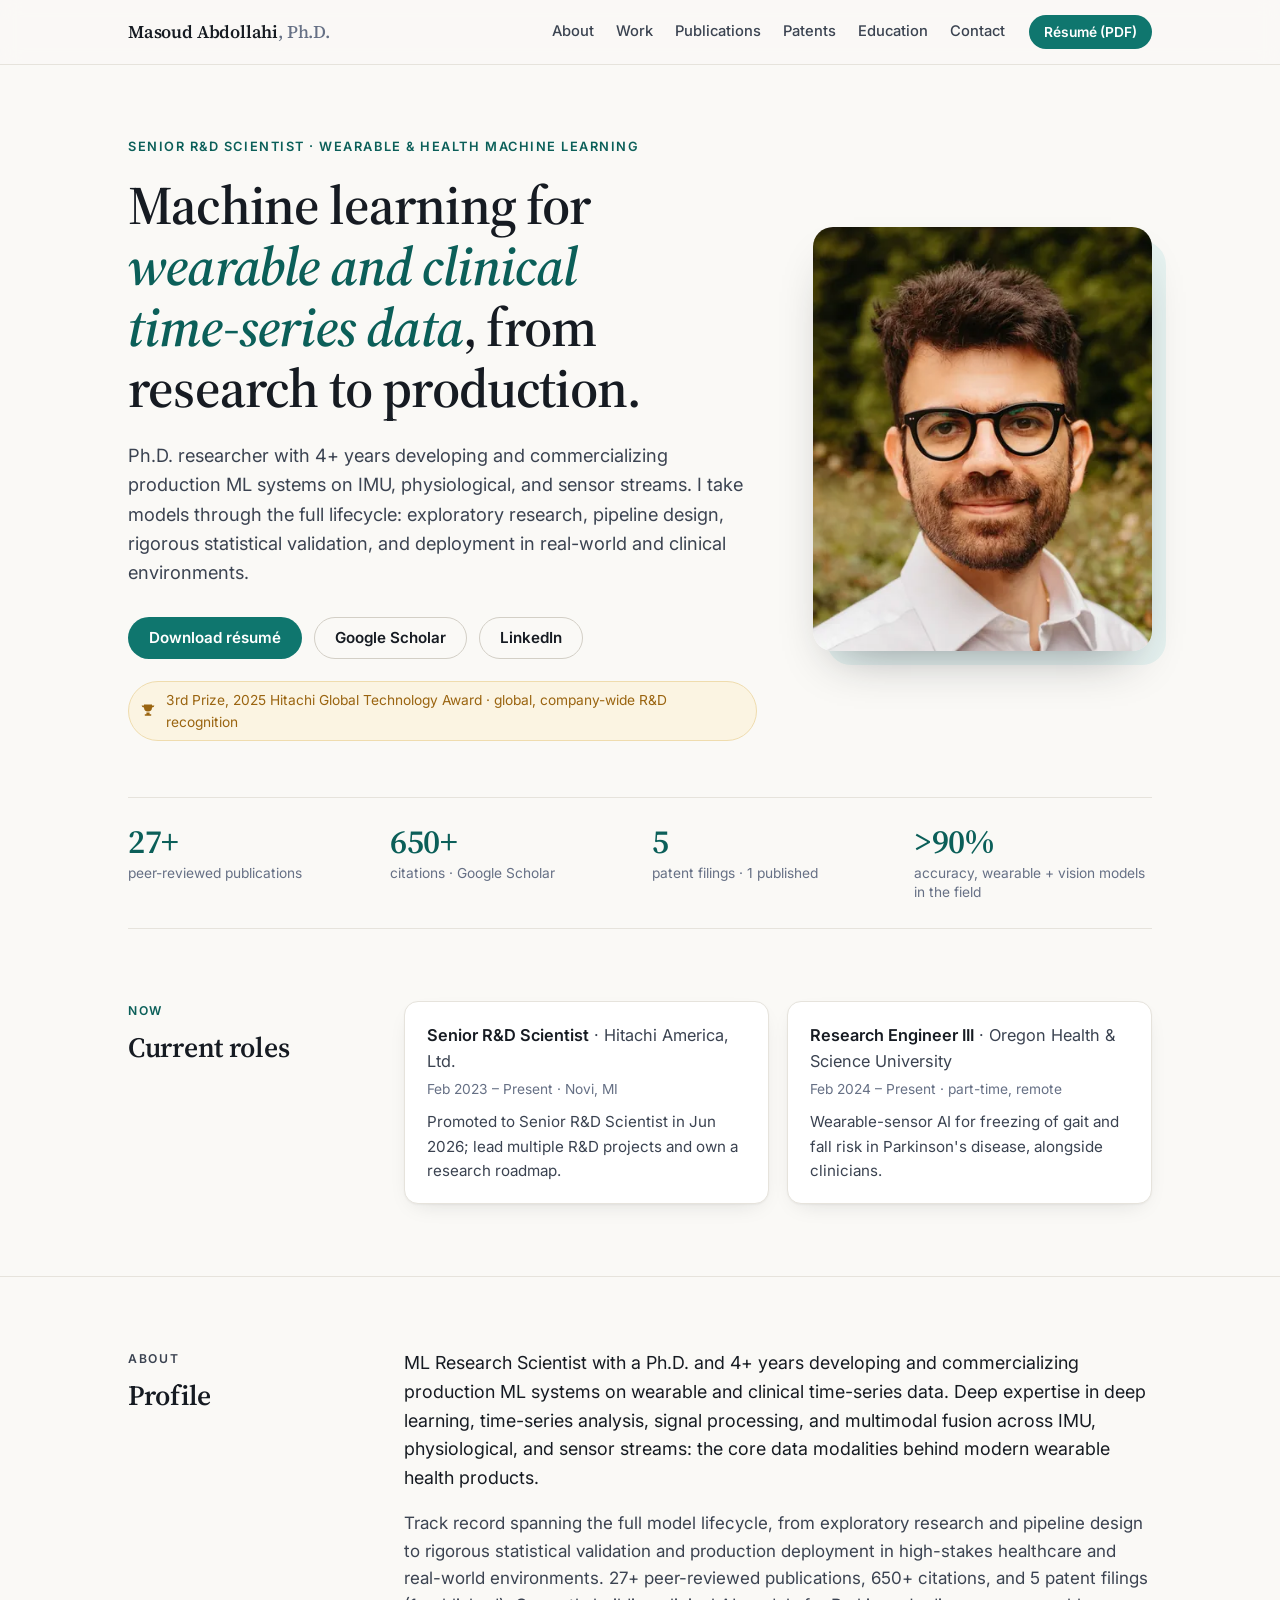
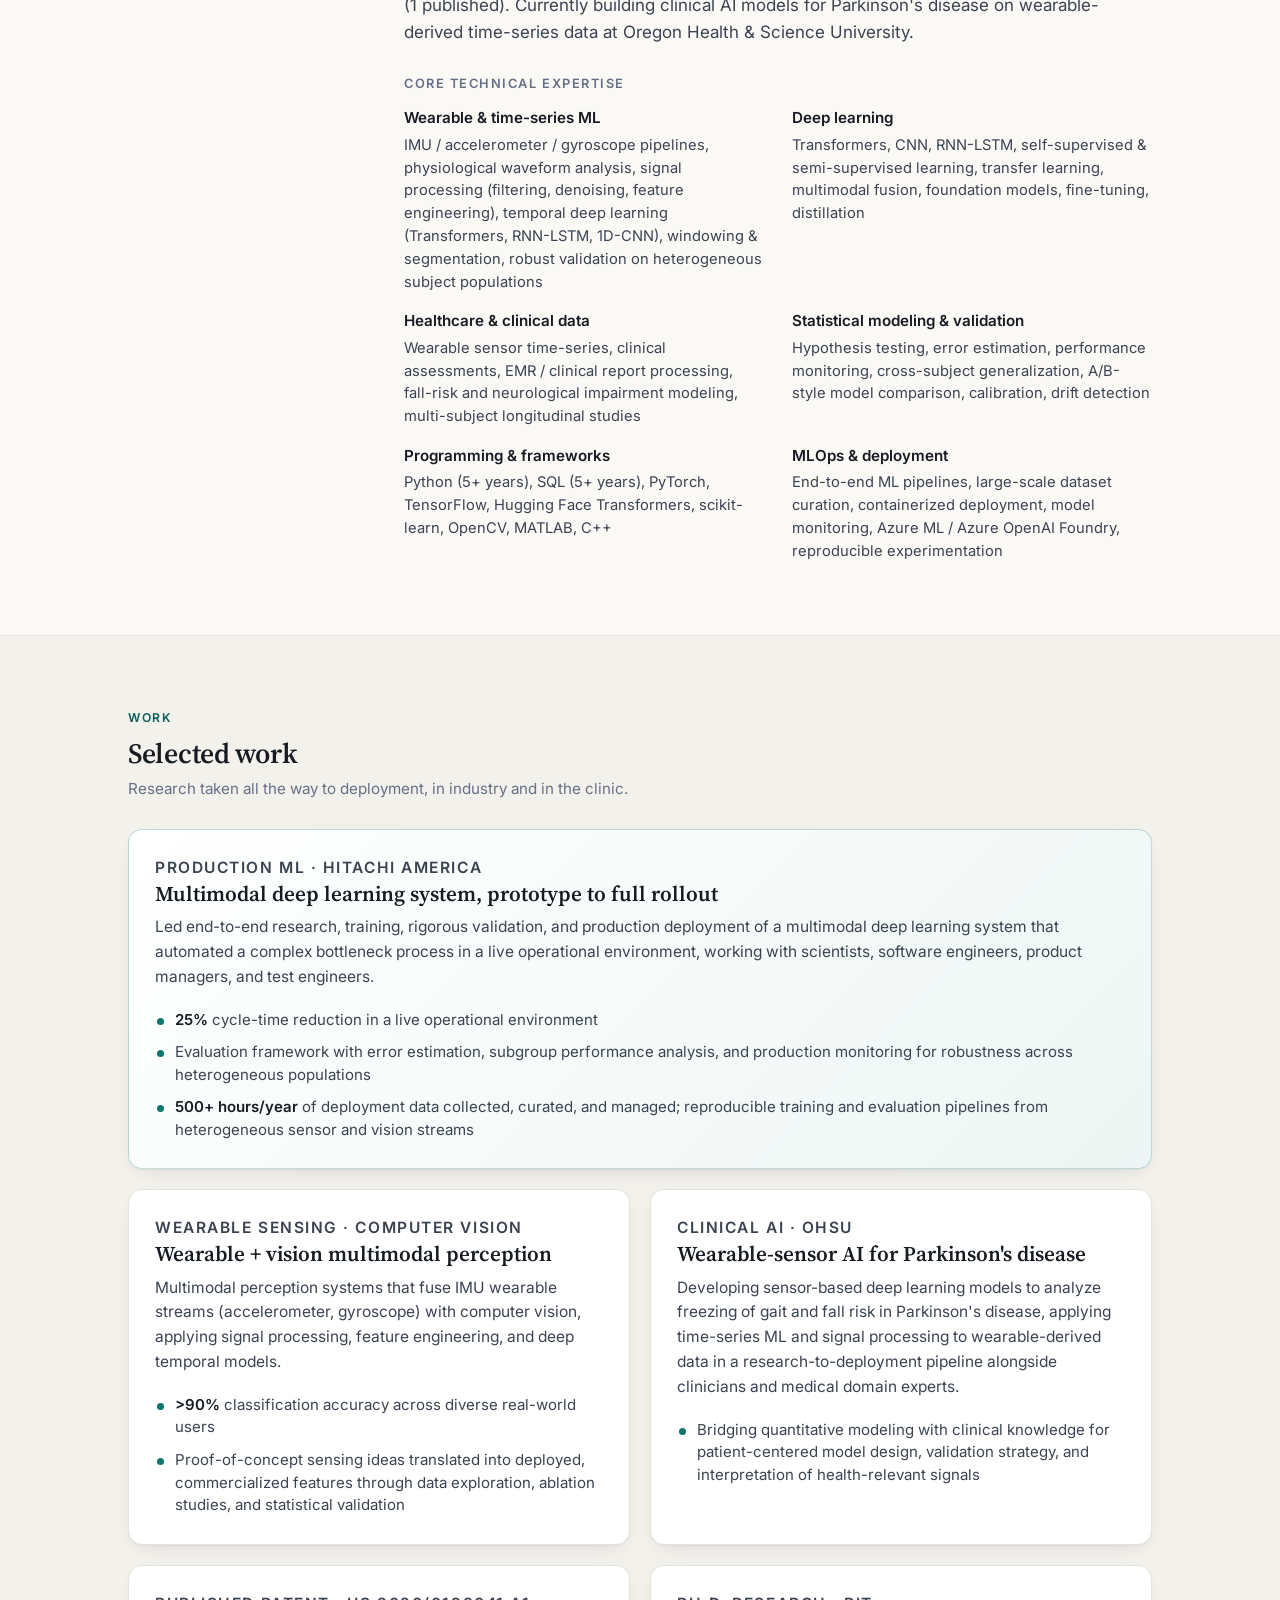
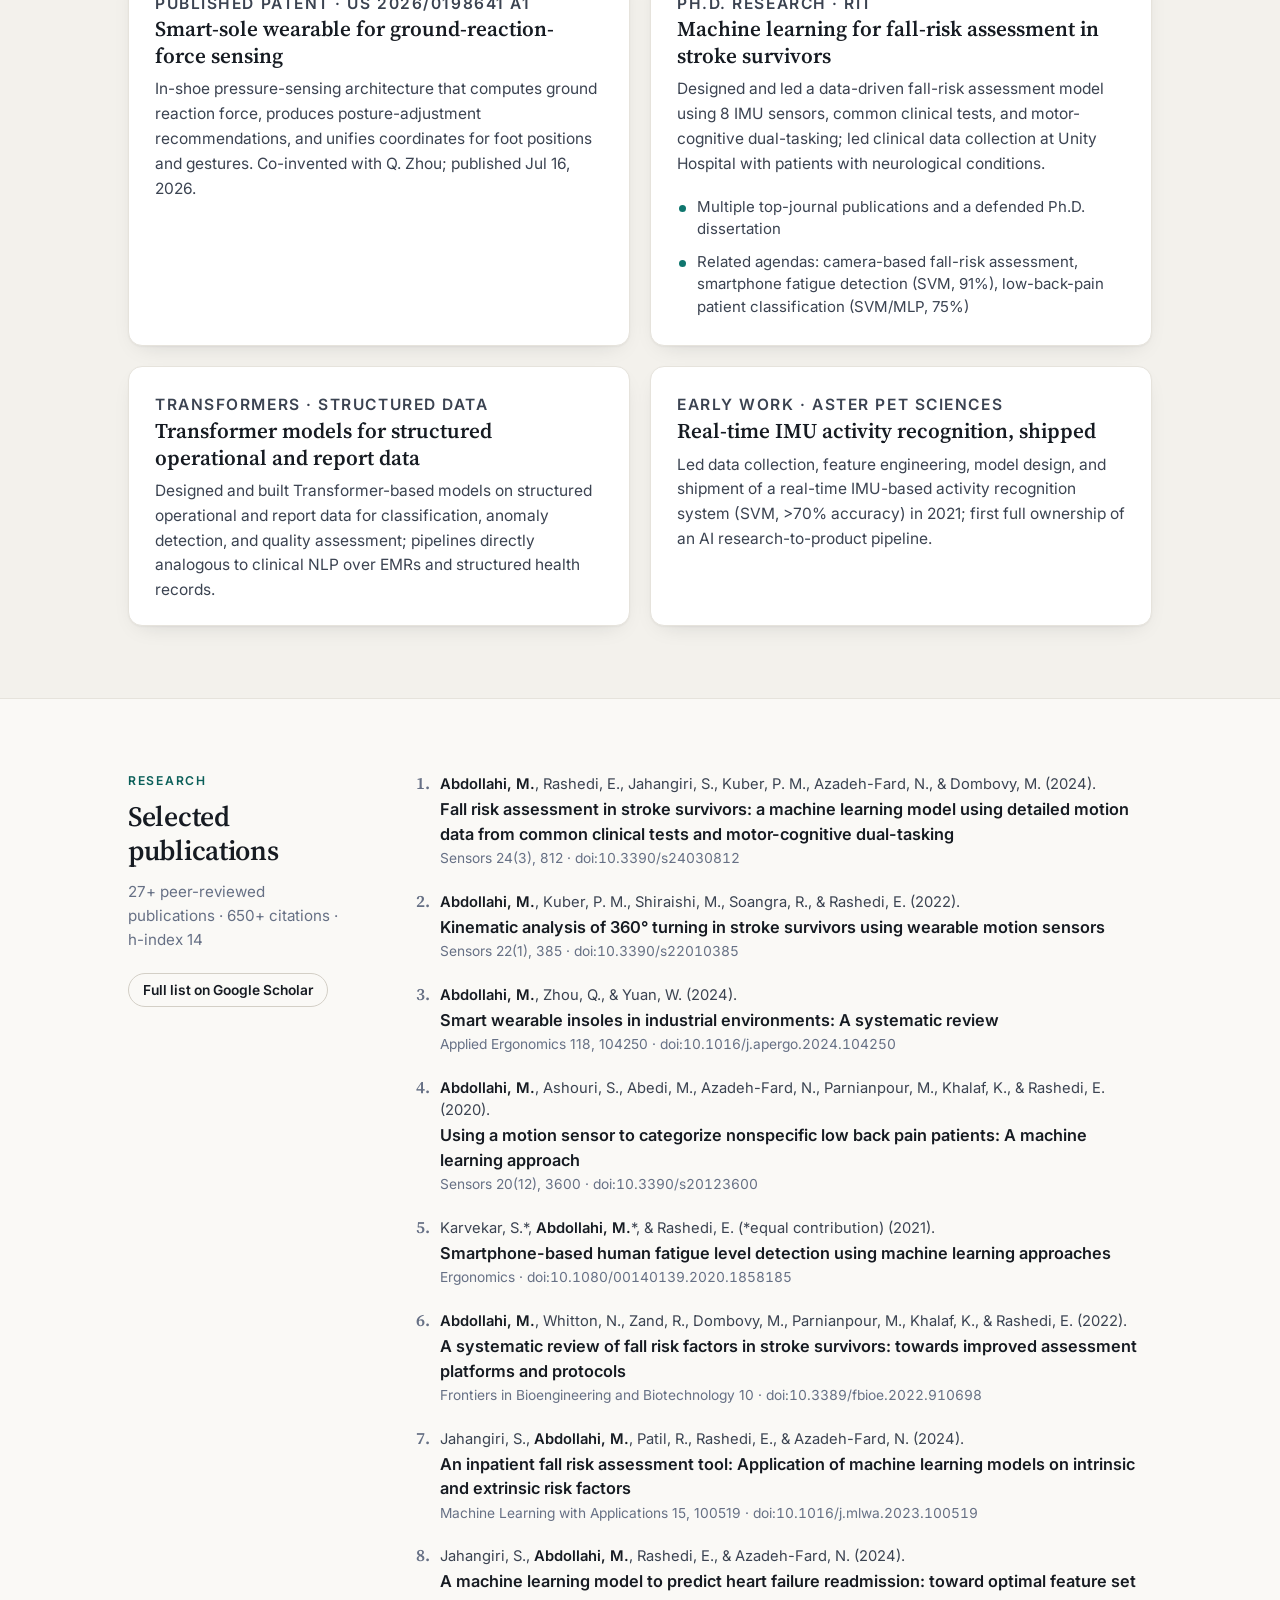
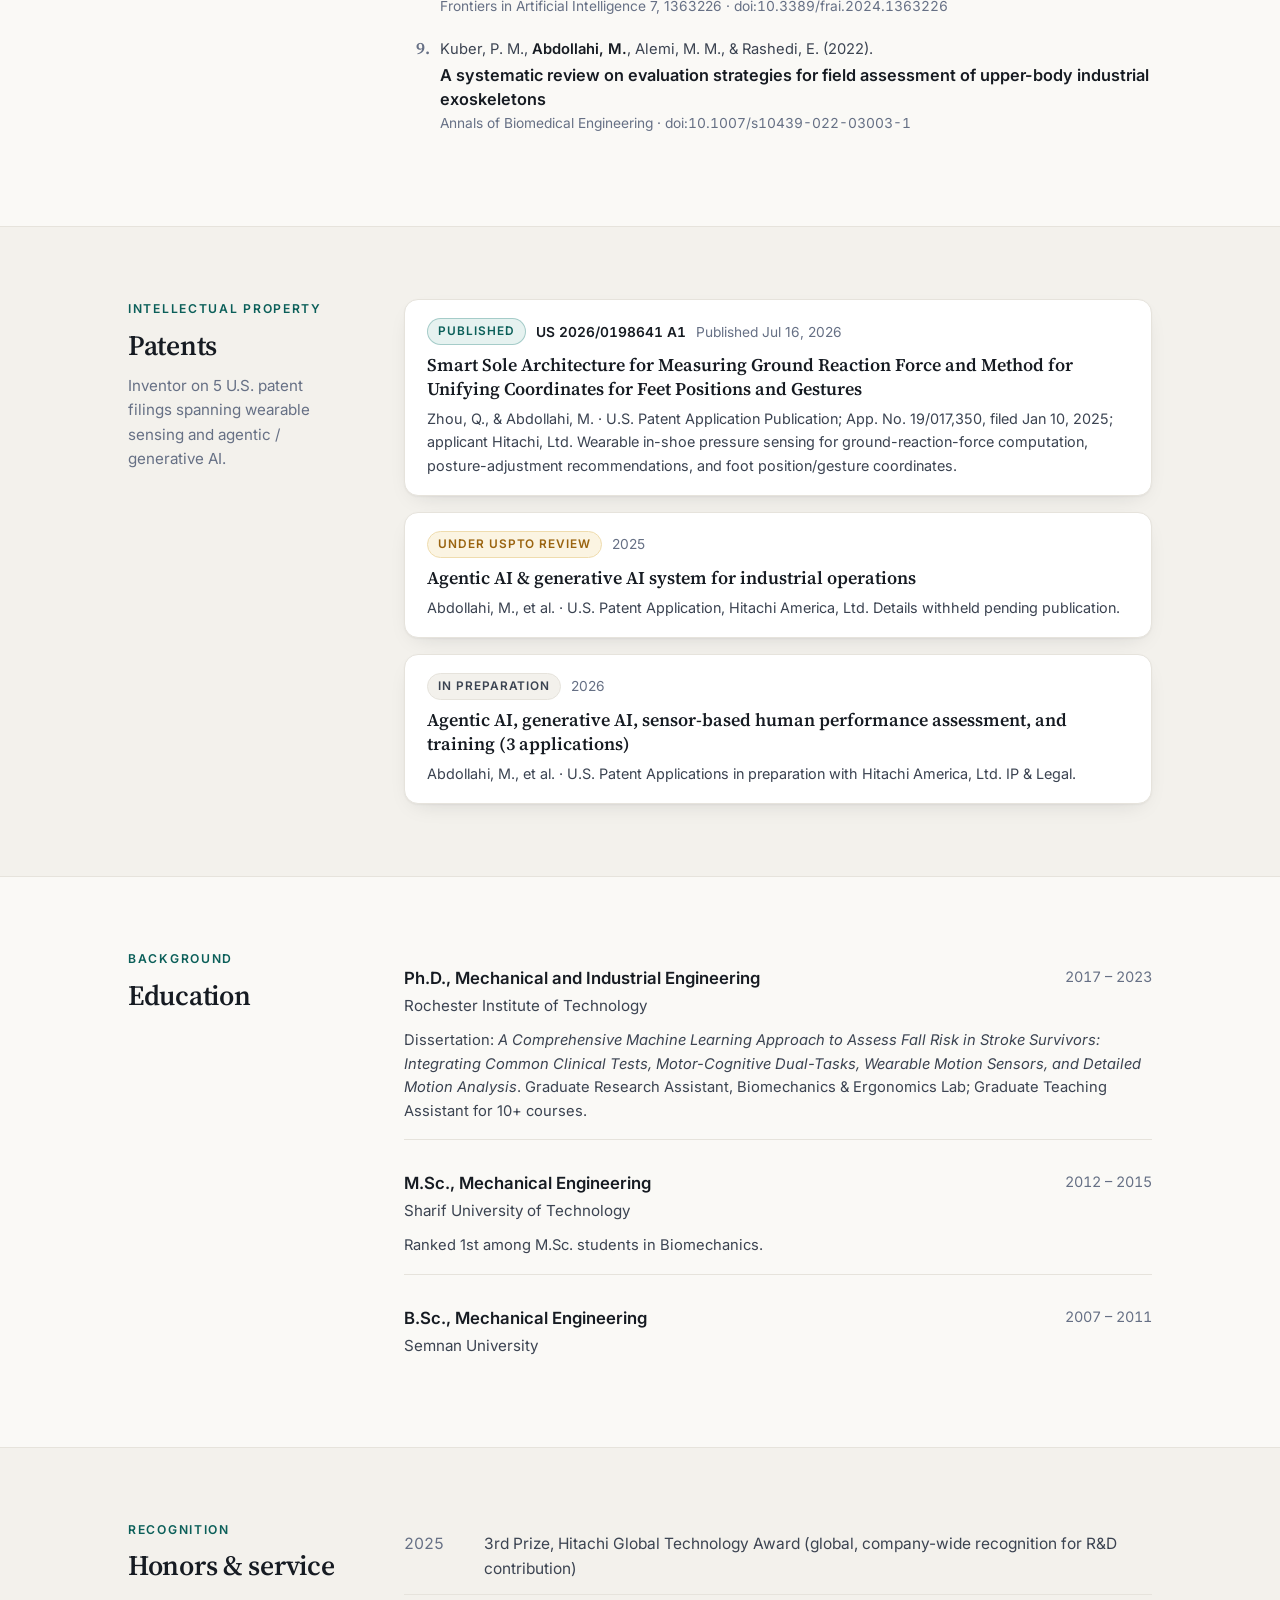
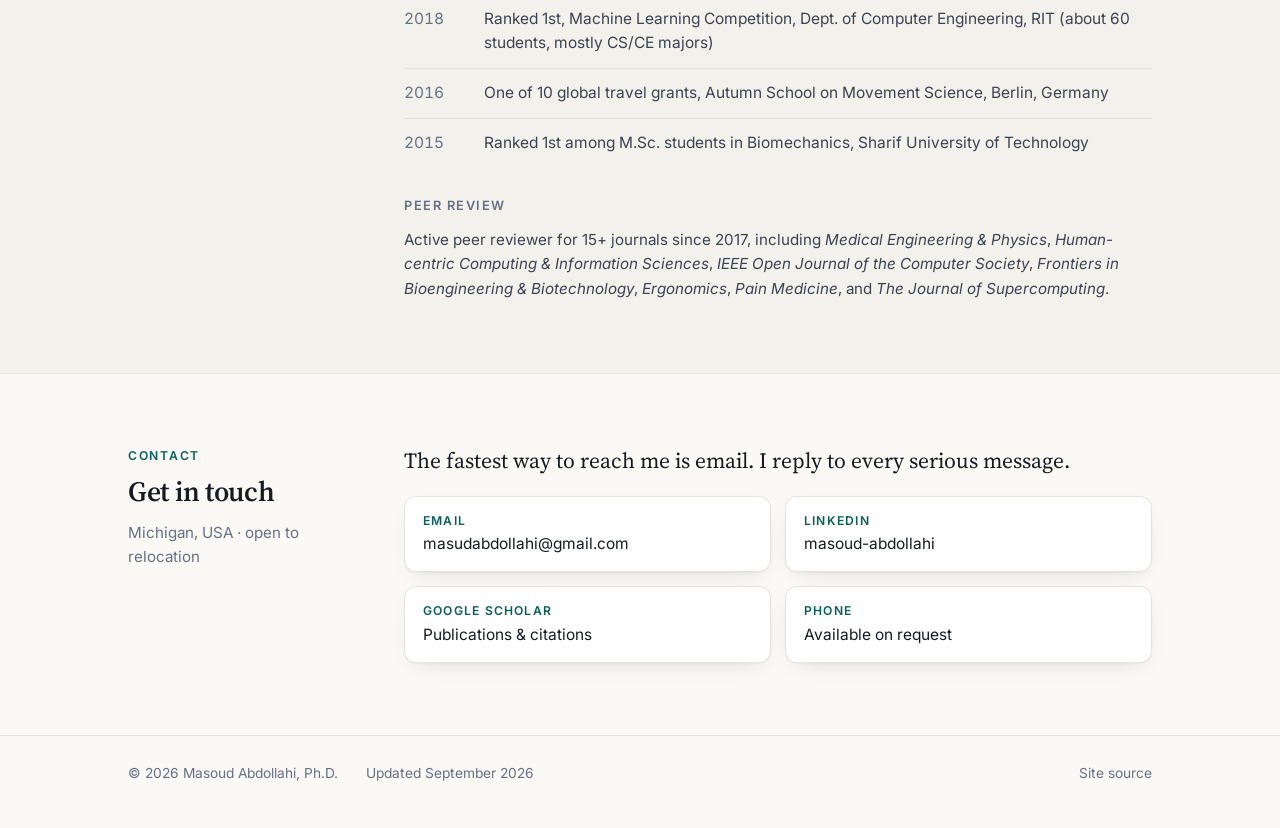
==== commit 8bd54a1e: "Patents: 5 filings (3 in prep, incl. training), generalized under-review title - Third application i" ====
--- a/index.html
+++ b/index.html
@@ -5,7 +5,7 @@
 <meta charset="utf-8">
 <meta name="viewport" content="width=device-width, initial-scale=1">
 <title>Masoud Abdollahi, Ph.D. | Machine Learning for Wearable &amp; Clinical Time-Series Data</title>
-<meta name="description" content="Senior R&amp;D Scientist with a Ph.D. building production ML on wearable and clinical time-series data: IMU, physiological, and sensor streams. 27+ publications, 650+ citations, 4 patent filings (1 published).">
+<meta name="description" content="Senior R&amp;D Scientist with a Ph.D. building production ML on wearable and clinical time-series data: IMU, physiological, and sensor streams. 27+ publications, 650+ citations, 5 patent filings (1 published).">
 <link rel="canonical" href="https://masoudabd.github.io/">
 <meta name="author" content="Masoud Abdollahi, Ph.D.">
 <meta name="theme-color" content="#faf9f6">
@@ -13,7 +13,7 @@
 <meta property="og:type" content="profile">
 <meta property="og:site_name" content="Masoud Abdollahi, Ph.D.">
 <meta property="og:title" content="Masoud Abdollahi, Ph.D. · Wearable &amp; Health ML">
-<meta property="og:description" content="Senior R&amp;D Scientist with a Ph.D. building production ML on wearable and clinical time-series data: IMU, physiological, and sensor streams. 27+ publications, 650+ citations, 4 patent filings (1 published).">
+<meta property="og:description" content="Senior R&amp;D Scientist with a Ph.D. building production ML on wearable and clinical time-series data: IMU, physiological, and sensor streams. 27+ publications, 650+ citations, 5 patent filings (1 published).">
 <meta property="og:url" content="https://masoudabd.github.io/">
 <meta property="og:image" content="https://masoudabd.github.io/assets/og-image.jpg">
 <meta property="og:image:width" content="1200">
@@ -21,7 +21,7 @@
 <meta property="og:image:alt" content="Masoud Abdollahi, Ph.D., Senior R&amp;D Scientist">
 <meta name="twitter:card" content="summary_large_image">
 <meta name="twitter:title" content="Masoud Abdollahi, Ph.D. · Wearable &amp; Health ML">
-<meta name="twitter:description" content="Senior R&amp;D Scientist with a Ph.D. building production ML on wearable and clinical time-series data: IMU, physiological, and sensor streams. 27+ publications, 650+ citations, 4 patent filings (1 published).">
+<meta name="twitter:description" content="Senior R&amp;D Scientist with a Ph.D. building production ML on wearable and clinical time-series data: IMU, physiological, and sensor streams. 27+ publications, 650+ citations, 5 patent filings (1 published).">
 <meta name="twitter:image" content="https://masoudabd.github.io/assets/og-image.jpg">
 
 <link rel="icon" href="assets/favicon.svg" type="image/svg+xml">
@@ -31,7 +31,7 @@
 <link rel="preconnect" href="https://fonts.googleapis.com">
 <link rel="preconnect" href="https://fonts.gstatic.com" crossorigin>
 <link href="https://fonts.googleapis.com/css2?family=Inter:wght@400;500;600;700&amp;family=Source+Serif+4:ital,opsz,wght@0,8..60,500;0,8..60,600;1,8..60,500&amp;display=swap" rel="stylesheet">
-<link rel="stylesheet" href="styles.css?v=20260904">
+<link rel="stylesheet" href="styles.css?v=20260905">
 
 <script type="application/ld+json">{
   "@context": "https://schema.org",
@@ -149,7 +149,7 @@
     <ul class="metrics" aria-label="Key numbers">
       <li><span class="metric-value">27+</span><span class="metric-label">peer-reviewed publications</span></li>
       <li><span class="metric-value">650+</span><span class="metric-label">citations · Google Scholar</span></li>
-      <li><span class="metric-value">4</span><span class="metric-label">patent filings · 1 published</span></li>
+      <li><span class="metric-value">5</span><span class="metric-label">patent filings · 1 published</span></li>
       <li><span class="metric-value">&gt;90%</span><span class="metric-label">accuracy, wearable + vision models in the field</span></li>
     </ul>
 </div>
@@ -157,7 +157,7 @@
     <ul class="metrics" aria-label="Key numbers">
       <li><span class="metric-value">27+</span><span class="metric-label">peer-reviewed publications</span></li>
       <li><span class="metric-value">650+</span><span class="metric-label">citations · Google Scholar</span></li>
-      <li><span class="metric-value">4</span><span class="metric-label">patent filings · 1 published</span></li>
+      <li><span class="metric-value">5</span><span class="metric-label">patent filings · 1 published</span></li>
       <li><span class="metric-value">25%</span><span class="metric-label">cycle-time reduction, VLM + GenAI system in production</span></li>
     </ul>
 </div>
@@ -165,7 +165,7 @@
     <ul class="metrics" aria-label="Key numbers">
       <li><span class="metric-value">27+</span><span class="metric-label">peer-reviewed publications</span></li>
       <li><span class="metric-value">650+</span><span class="metric-label">citations · h-index 14</span></li>
-      <li><span class="metric-value">4</span><span class="metric-label">patent filings · 1 published</span></li>
+      <li><span class="metric-value">5</span><span class="metric-label">patent filings · 1 published</span></li>
       <li><span class="metric-value">25%</span><span class="metric-label">bottleneck cut by a VLM + GenAI system in production</span></li>
     </ul>
 </div>
@@ -173,7 +173,7 @@
     <ul class="metrics" aria-label="Key numbers">
       <li><span class="metric-value">27+</span><span class="metric-label">peer-reviewed publications</span></li>
       <li><span class="metric-value">650+</span><span class="metric-label">citations · Google Scholar</span></li>
-      <li><span class="metric-value">4</span><span class="metric-label">patent filings · 1 published</span></li>
+      <li><span class="metric-value">5</span><span class="metric-label">patent filings · 1 published</span></li>
       <li><span class="metric-value">25%</span><span class="metric-label">bottleneck cut by a VLM + GenAI system in production</span></li>
     </ul>
 </div>
@@ -210,7 +210,7 @@
     <div>
 <div class="v" data-variant="wearables">
       <p class="lead">ML Research Scientist with a Ph.D. and 4+ years developing and commercializing production ML systems on wearable and clinical time-series data. Deep expertise in deep learning, time-series analysis, signal processing, and multimodal fusion across IMU, physiological, and sensor streams: the core data modalities behind modern wearable health products.</p>
-      <p class="">Track record spanning the full model lifecycle, from exploratory research and pipeline design to rigorous statistical validation and production deployment in high-stakes healthcare and real-world environments. 27+ peer-reviewed publications, 650+ citations, and 4 patent filings (1 published). Currently building clinical AI models for Parkinson&#x27;s disease on wearable-derived time-series data at Oregon Health &amp; Science University.</p>
+      <p class="">Track record spanning the full model lifecycle, from exploratory research and pipeline design to rigorous statistical validation and production deployment in high-stakes healthcare and real-world environments. 27+ peer-reviewed publications, 650+ citations, and 5 patent filings (1 published). Currently building clinical AI models for Parkinson&#x27;s disease on wearable-derived time-series data at Oregon Health &amp; Science University.</p>
       <h3 class="sub">Core technical expertise</h3>
       <dl class="expertise">
         <div class="cluster"><dt>Wearable &amp; time-series ML</dt><dd>IMU / accelerometer / gyroscope pipelines, physiological waveform analysis, signal processing (filtering, denoising, feature engineering), temporal deep learning (Transformers, RNN-LSTM, 1D-CNN), windowing &amp; segmentation, robust validation on heterogeneous subject populations</dd></div>
@@ -223,7 +223,7 @@
 </div>
 <div class="v" data-variant="healthcare" hidden>
       <p class="lead">AI/ML Research Scientist with a Ph.D. and 4+ years building and shipping production AI systems in high-stakes, data-rich environments: healthcare and industrial settings where accuracy and reliability are non-negotiable. Deep hands-on expertise in large language models, vision-language models, generative AI, self-supervised learning, and multimodal deep learning on time-series and imaging data.</p>
-      <p class="">Track record of closing the loop from fundamental research to production deployment, with 27+ peer-reviewed publications, 650+ citations, and 4 patent filings (1 published). Currently applying clinical AI models to wearable data from people with Parkinson&#x27;s disease at Oregon Health &amp; Science University.</p>
+      <p class="">Track record of closing the loop from fundamental research to production deployment, with 27+ peer-reviewed publications, 650+ citations, and 5 patent filings (1 published). Currently applying clinical AI models to wearable data from people with Parkinson&#x27;s disease at Oregon Health &amp; Science University.</p>
       <h3 class="sub">Core technical expertise</h3>
       <dl class="expertise">
         <div class="cluster"><dt>Generative &amp; foundation models</dt><dd>LLMs, VLMs, large-scale pretraining, prompt tuning / prompt engineering, fine-tuning, distillation, quantization, RAG</dd></div>
@@ -235,7 +235,7 @@
 </div>
 <div class="v" data-variant="research" hidden>
       <p class="lead">Research Scientist with a Ph.D. and 4+ years of industry experience building and deploying machine learning systems at scale. Expert in deep learning (CNNs, RNNs/LSTMs, Transformers), foundation models, vision-language models, and multimodal AI, applied to real manufacturing environments with measurable product impact.</p>
-      <p class="">Author of 27+ peer-reviewed publications (650+ citations) and 4 patent filings (1 published), with a track record of leading research agendas end-to-end from prototype to production. Experienced contributor to the broader research community through publications, peer review, and cross-institutional collaboration.</p>
+      <p class="">Author of 27+ peer-reviewed publications (650+ citations) and 5 patent filings (1 published), with a track record of leading research agendas end-to-end from prototype to production. Experienced contributor to the broader research community through publications, peer review, and cross-institutional collaboration.</p>
       <h3 class="sub">Core technical expertise</h3>
       <dl class="expertise">
         <div class="cluster"><dt>Deep learning</dt><dd>Transformers, CNN, RNN-LSTM, 1D-CNN, self-supervised &amp; semi-supervised learning, transfer learning, multimodal fusion, foundation models, fine-tuning, distillation, quantization</dd></div>
@@ -247,7 +247,7 @@
 </div>
 <div class="v" data-variant="industrial" hidden>
       <p class="lead">AI/ML Research Scientist with a Ph.D. and 4+ years of industry experience designing and deploying state-of-the-art machine learning systems for automotive and industrial applications. Demonstrated expertise in foundation models, vision-language models (VLMs), generative AI, deep learning (CNNs, RNNs/LSTMs, Transformers), and self-supervised learning, with direct application to computer vision, multimodal perception, and real-world deployment.</p>
-      <p class="">Proven track record of end-to-end AI system development from research to production, with 4 patent filings (1 published), 27+ peer-reviewed publications (650+ citations), and cross-functional collaboration across engineering, IP, and leadership teams.</p>
+      <p class="">Proven track record of end-to-end AI system development from research to production, with 5 patent filings (1 published), 27+ peer-reviewed publications (650+ citations), and cross-functional collaboration across engineering, IP, and leadership teams.</p>
       <h3 class="sub">Core technical expertise</h3>
       <dl class="expertise">
         <div class="cluster"><dt>Foundation models &amp; generative AI</dt><dd>LLMs, VLMs, prompt engineering, fine-tuning, distillation, quantization, RAG, Azure OpenAI Foundry</dd></div>
@@ -358,8 +358,8 @@
       </article>
       <article class="card">
         <p class="tag">Patents · Agentic AI &amp; GenAI</p>
-        <h3>Agentic AI &amp; generative AI for automated job-instruction creation</h3>
-        <p>U.S. patent application under USPTO review (2025), plus two applications in preparation on agentic AI, generative AI, and sensor-based human performance assessment. Inventor on all 4 filings, including the published smart-sole wearable patent (US 2026/0198641 A1).</p>
+        <h3>Agentic AI &amp; generative AI system for industrial operations</h3>
+        <p>U.S. patent application under USPTO review (2025), plus three applications in preparation on agentic AI, generative AI, sensor-based human performance assessment, and training. Inventor on all 5 filings, including the published smart-sole wearable patent (US 2026/0198641 A1).</p>
       </article>
       <article class="card">
         <p class="tag">Ph.D. research · RIT</p>
@@ -447,9 +447,9 @@
         <p>Multimodal perception systems integrating wearable sensors and computer vision (pose estimation, action recognition) to assess worker performance, productivity, and safety, achieving &gt;90% classification accuracy across deployment environments.</p>
       </article>
       <article class="card">
-        <p class="tag">Patents · 4 filings</p>
+        <p class="tag">Patents · 5 filings</p>
         <h3>Agentic AI, generative AI, and wearable sensing</h3>
-        <p>Inventor on 4 U.S. patent filings: a published smart-sole wearable sensing architecture (US 2026/0198641 A1, with Q. Zhou), agentic AI &amp; generative AI for automated job-instruction creation (under USPTO review, 2025), and two applications in preparation on agentic AI, generative AI, and sensor-based human performance assessment.</p>
+        <p>Inventor on 5 U.S. patent filings: a published smart-sole wearable sensing architecture (US 2026/0198641 A1, with Q. Zhou), an agentic AI &amp; generative AI system for industrial operations (under USPTO review, 2025), and three applications in preparation on agentic AI, generative AI, sensor-based human performance assessment, and training.</p>
       </article>
       <article class="card">
         <p class="tag">Clinical AI · OHSU</p>
@@ -685,7 +685,7 @@
     <div class="col-head">
       <p class="label">Intellectual property</p>
       <h2>Patents</h2>
-      <p class="col-note">Inventor on 4 U.S. patent filings spanning wearable sensing and agentic / generative AI.</p>
+      <p class="col-note">Inventor on 5 U.S. patent filings spanning wearable sensing and agentic / generative AI.</p>
     </div>
     <ol class="patents">
       <li>
@@ -695,12 +695,12 @@
       </li>
       <li>
         <div class="patent-status"><span class="badge badge-under-uspto-review">Under USPTO review</span> <span class="patent-date">2025</span></div>
-        <div class="patent-title">Agentic AI &amp; generative AI for automated job-instruction creation</div>
-        <div class="patent-meta">Abdollahi, M., et al. &middot; U.S. Patent Application, Hitachi America, Ltd.</div>
+        <div class="patent-title">Agentic AI &amp; generative AI system for industrial operations</div>
+        <div class="patent-meta">Abdollahi, M., et al. &middot; U.S. Patent Application, Hitachi America, Ltd. Details withheld pending publication.</div>
       </li>
       <li>
         <div class="patent-status"><span class="badge badge-in-preparation">In preparation</span> <span class="patent-date">2026</span></div>
-        <div class="patent-title">Agentic AI, generative AI, and sensor-based human performance assessment (2 applications)</div>
+        <div class="patent-title">Agentic AI, generative AI, sensor-based human performance assessment, and training (3 applications)</div>
         <div class="patent-meta">Abdollahi, M., et al. &middot; U.S. Patent Applications in preparation with Hitachi America, Ltd. IP &amp; Legal.</div>
       </li>
     </ol>
@@ -780,7 +780,7 @@
   </div>
 </footer>
 
-<script id="variants-meta" type="application/json">{"wearables": {"label": "Wearable & Health ML", "title": "Masoud Abdollahi, Ph.D. | Machine Learning for Wearable & Clinical Time-Series Data", "description": "Senior R&D Scientist with a Ph.D. building production ML on wearable and clinical time-series data: IMU, physiological, and sensor streams. 27+ publications, 650+ citations, 4 patent filings (1 published).", "resume": "assets/resume/Masoud_Abdollahi_Resume_Wearable_Health_ML.pdf"}, "healthcare": {"label": "Healthcare AI & Generative AI", "title": "Masoud Abdollahi, Ph.D. | Healthcare AI, Generative AI & Multimodal Deep Learning", "description": "Senior R&D Scientist with a Ph.D. building and shipping production AI systems in healthcare and industrial settings: LLMs, vision-language models, generative AI, and multimodal deep learning on time-series and imaging data.", "resume": "assets/resume/Masoud_Abdollahi_Resume_Healthcare_AI.pdf"}, "research": {"label": "Research Scientist", "title": "Masoud Abdollahi, Ph.D. | Research Scientist, Machine Learning & Multimodal AI", "description": "Research Scientist with a Ph.D. and 4+ years of industry experience building and deploying ML systems at scale: deep learning, foundation models, vision-language models, multimodal AI. 27+ publications, 650+ citations, 4 patent filings.", "resume": "assets/resume/Masoud_Abdollahi_Resume_Research_Scientist.pdf"}, "industrial": {"label": "Industrial & Automotive AI", "title": "Masoud Abdollahi, Ph.D. | AI/ML Research Scientist, Industrial & Automotive AI", "description": "AI/ML Research Scientist with a Ph.D. and 4+ years designing and deploying state-of-the-art ML systems for automotive and industrial applications: foundation models, VLMs, generative AI, computer vision, multimodal perception.", "resume": "assets/resume/Masoud_Abdollahi_Resume_Research_Scientist.pdf"}}</script>
-<script src="site.js?v=20260904"></script>
+<script id="variants-meta" type="application/json">{"wearables": {"label": "Wearable & Health ML", "title": "Masoud Abdollahi, Ph.D. | Machine Learning for Wearable & Clinical Time-Series Data", "description": "Senior R&D Scientist with a Ph.D. building production ML on wearable and clinical time-series data: IMU, physiological, and sensor streams. 27+ publications, 650+ citations, 5 patent filings (1 published).", "resume": "assets/resume/Masoud_Abdollahi_Resume_Wearable_Health_ML.pdf"}, "healthcare": {"label": "Healthcare AI & Generative AI", "title": "Masoud Abdollahi, Ph.D. | Healthcare AI, Generative AI & Multimodal Deep Learning", "description": "Senior R&D Scientist with a Ph.D. building and shipping production AI systems in healthcare and industrial settings: LLMs, vision-language models, generative AI, and multimodal deep learning on time-series and imaging data.", "resume": "assets/resume/Masoud_Abdollahi_Resume_Healthcare_AI.pdf"}, "research": {"label": "Research Scientist", "title": "Masoud Abdollahi, Ph.D. | Research Scientist, Machine Learning & Multimodal AI", "description": "Research Scientist with a Ph.D. and 4+ years of industry experience building and deploying ML systems at scale: deep learning, foundation models, vision-language models, multimodal AI. 27+ publications, 650+ citations, 5 patent filings.", "resume": "assets/resume/Masoud_Abdollahi_Resume_Research_Scientist.pdf"}, "industrial": {"label": "Industrial & Automotive AI", "title": "Masoud Abdollahi, Ph.D. | AI/ML Research Scientist, Industrial & Automotive AI", "description": "AI/ML Research Scientist with a Ph.D. and 4+ years designing and deploying state-of-the-art ML systems for automotive and industrial applications: foundation models, VLMs, generative AI, computer vision, multimodal perception.", "resume": "assets/resume/Masoud_Abdollahi_Resume_Research_Scientist.pdf"}}</script>
+<script src="site.js?v=20260905"></script>
 </body>
 </html>
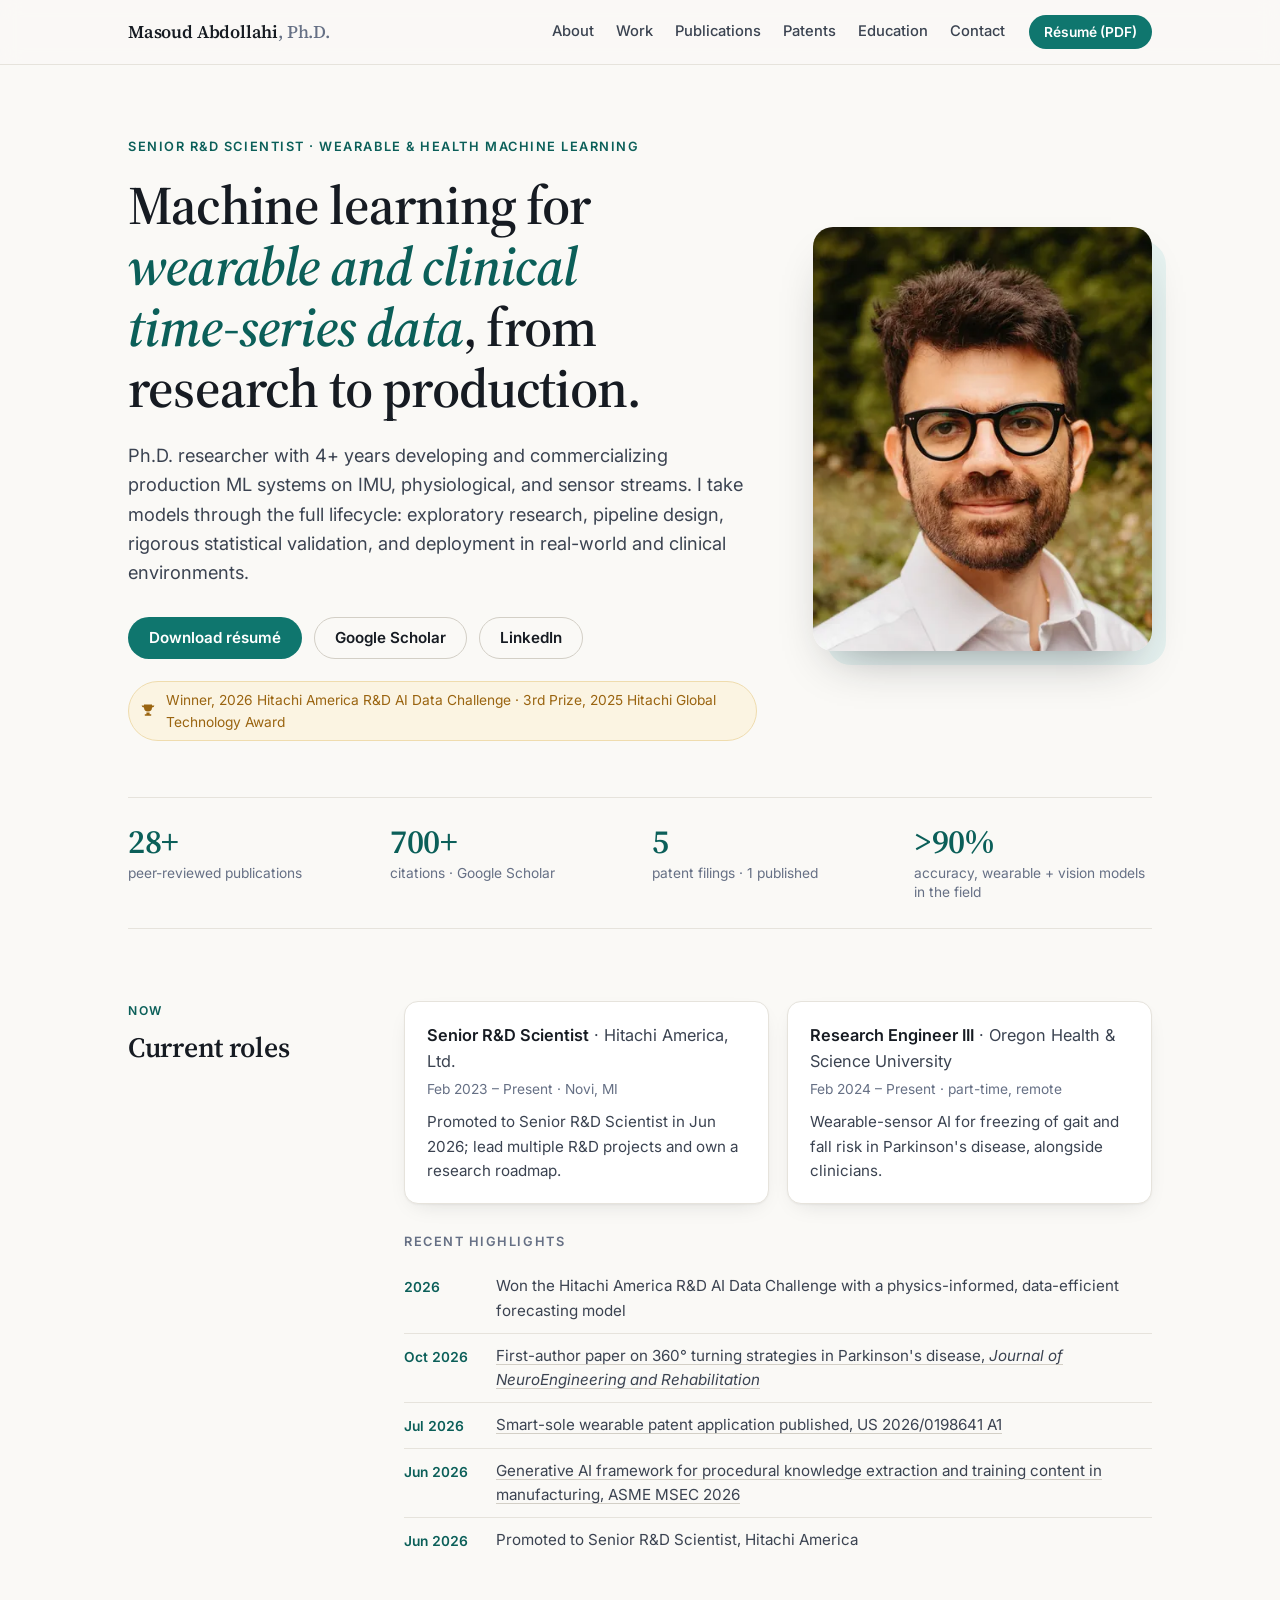
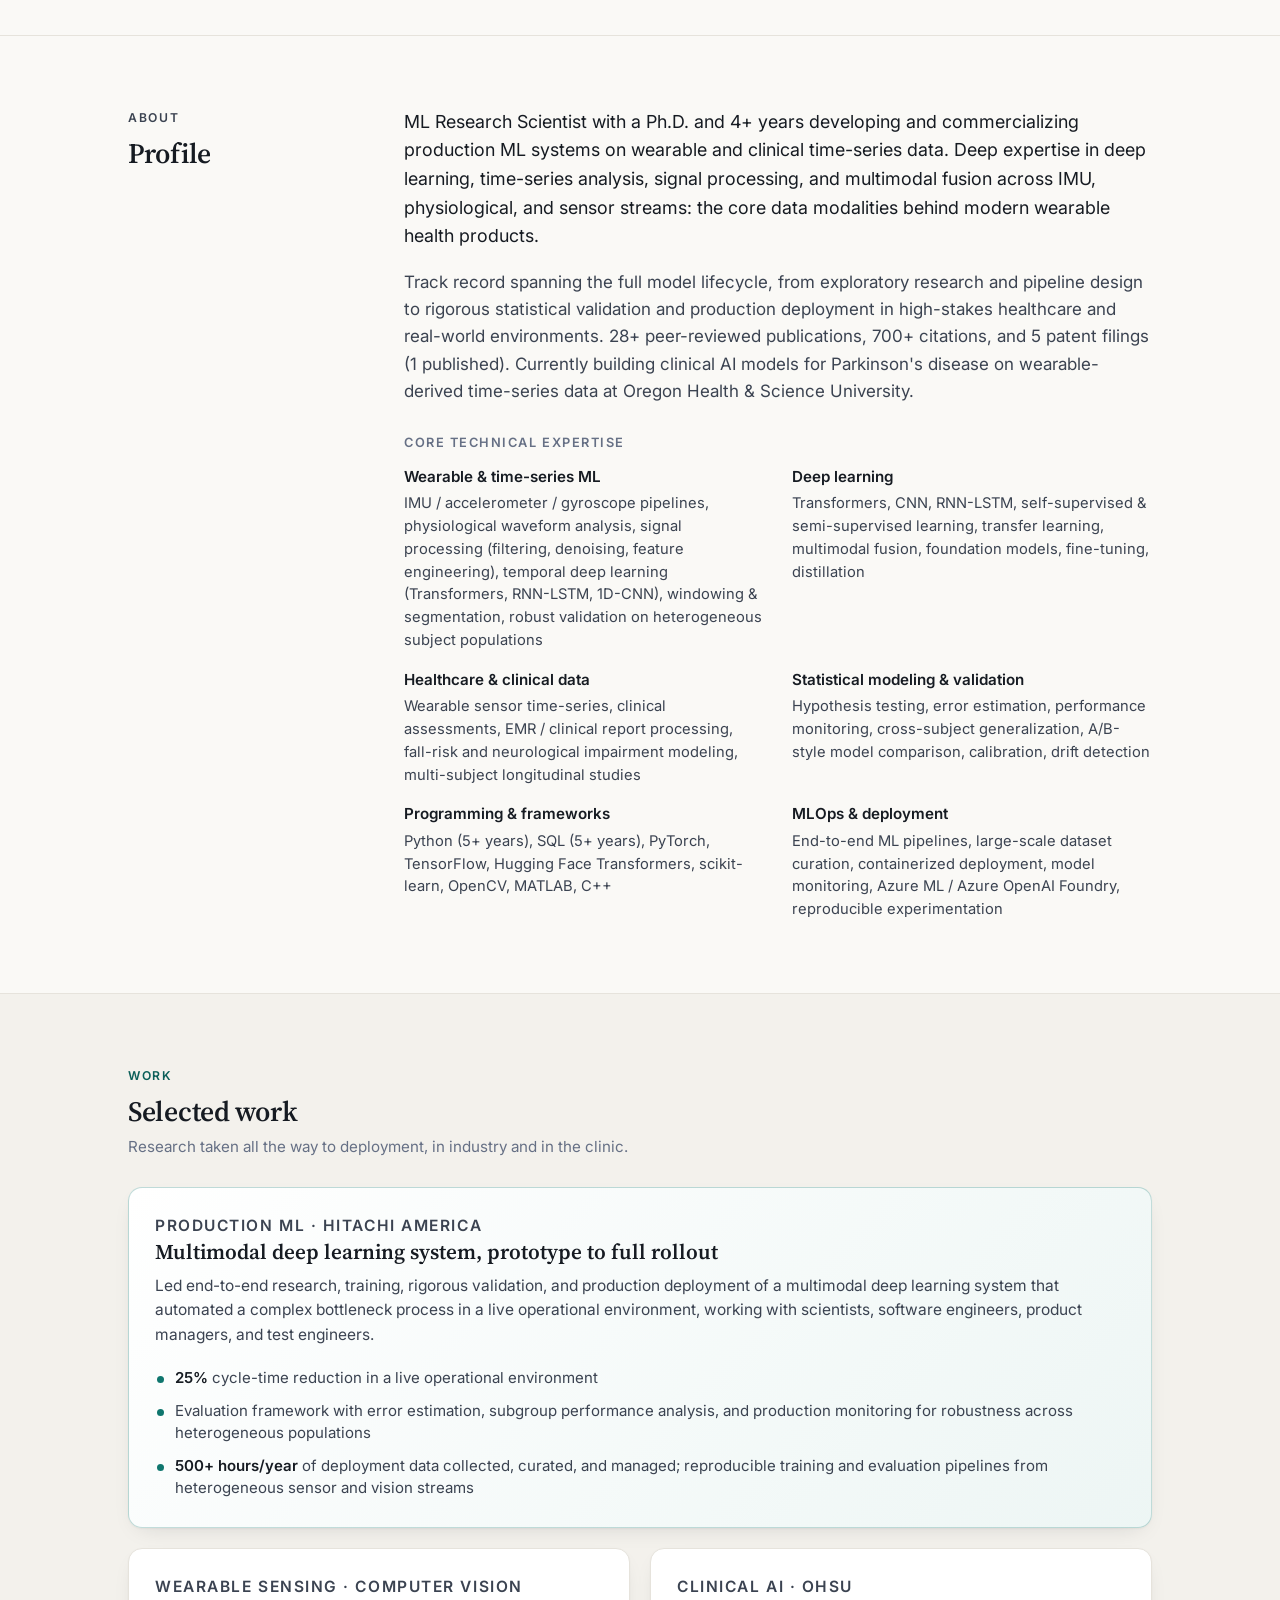
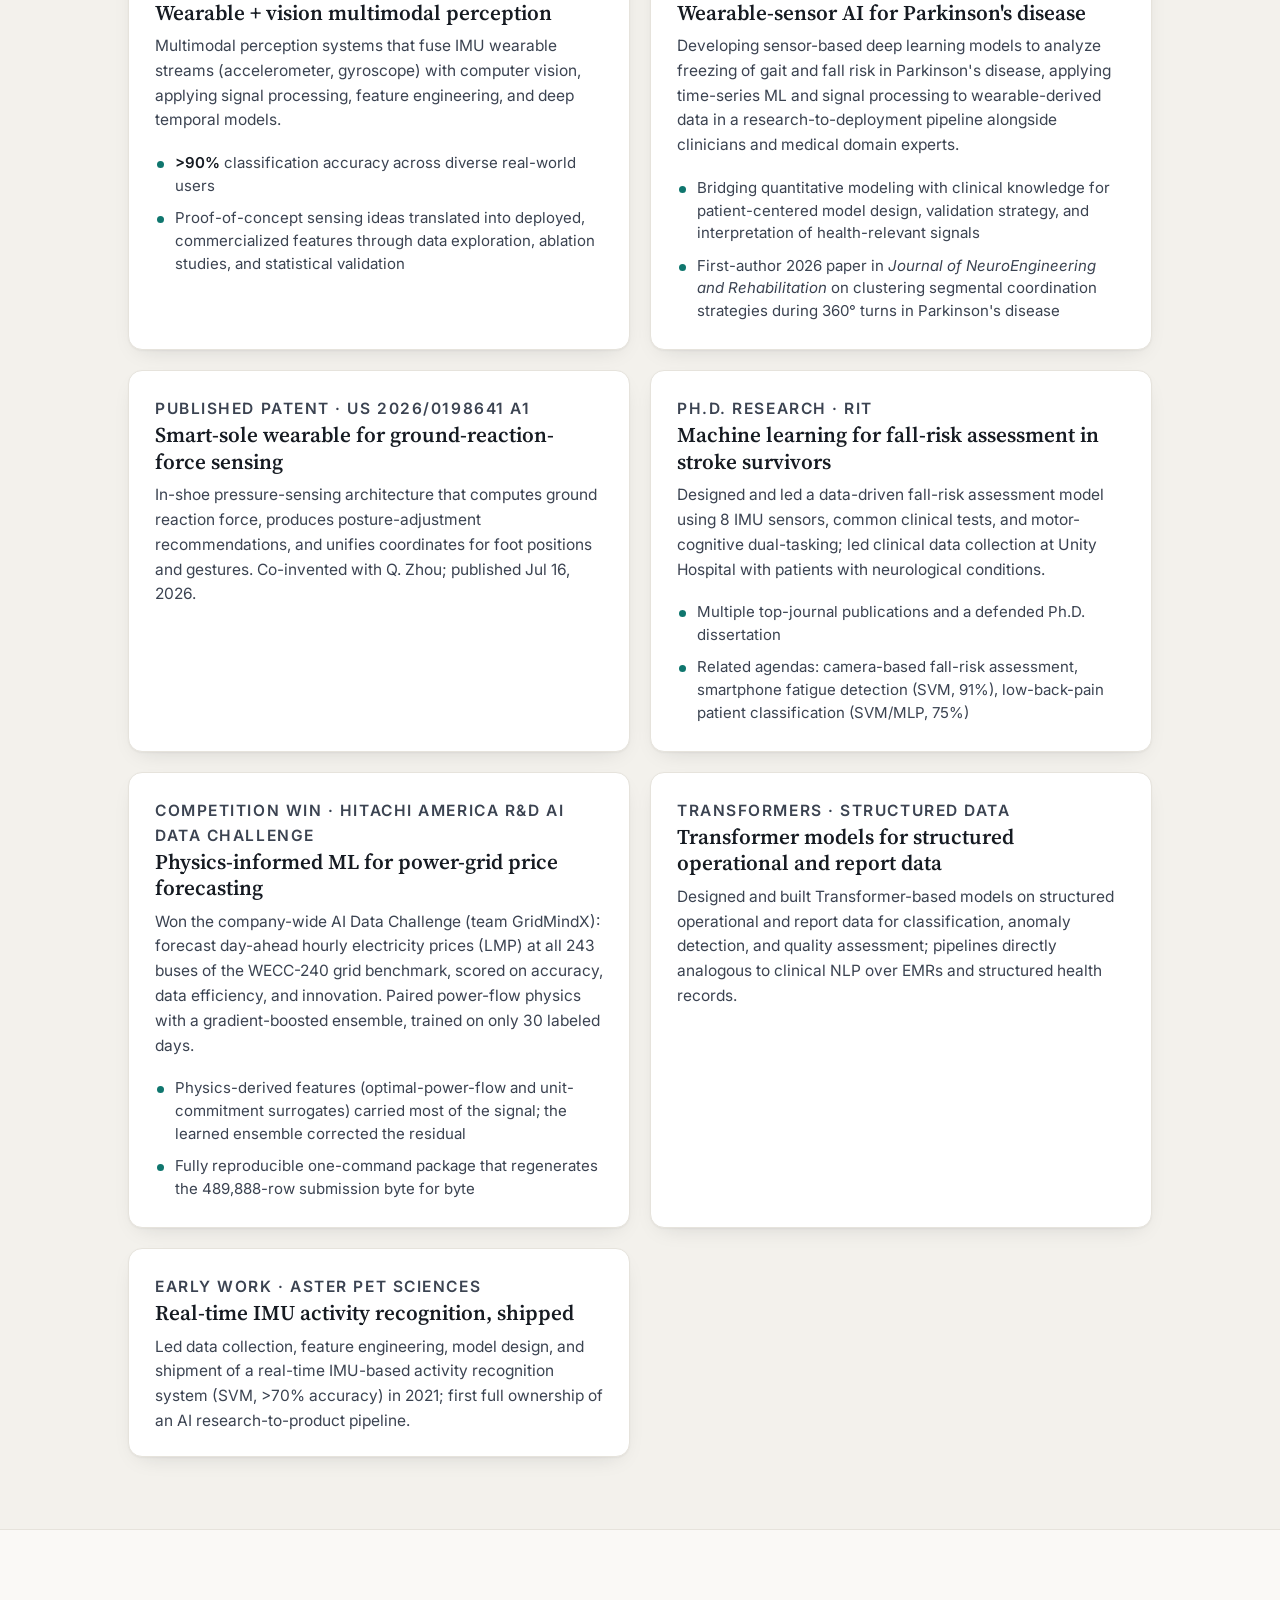
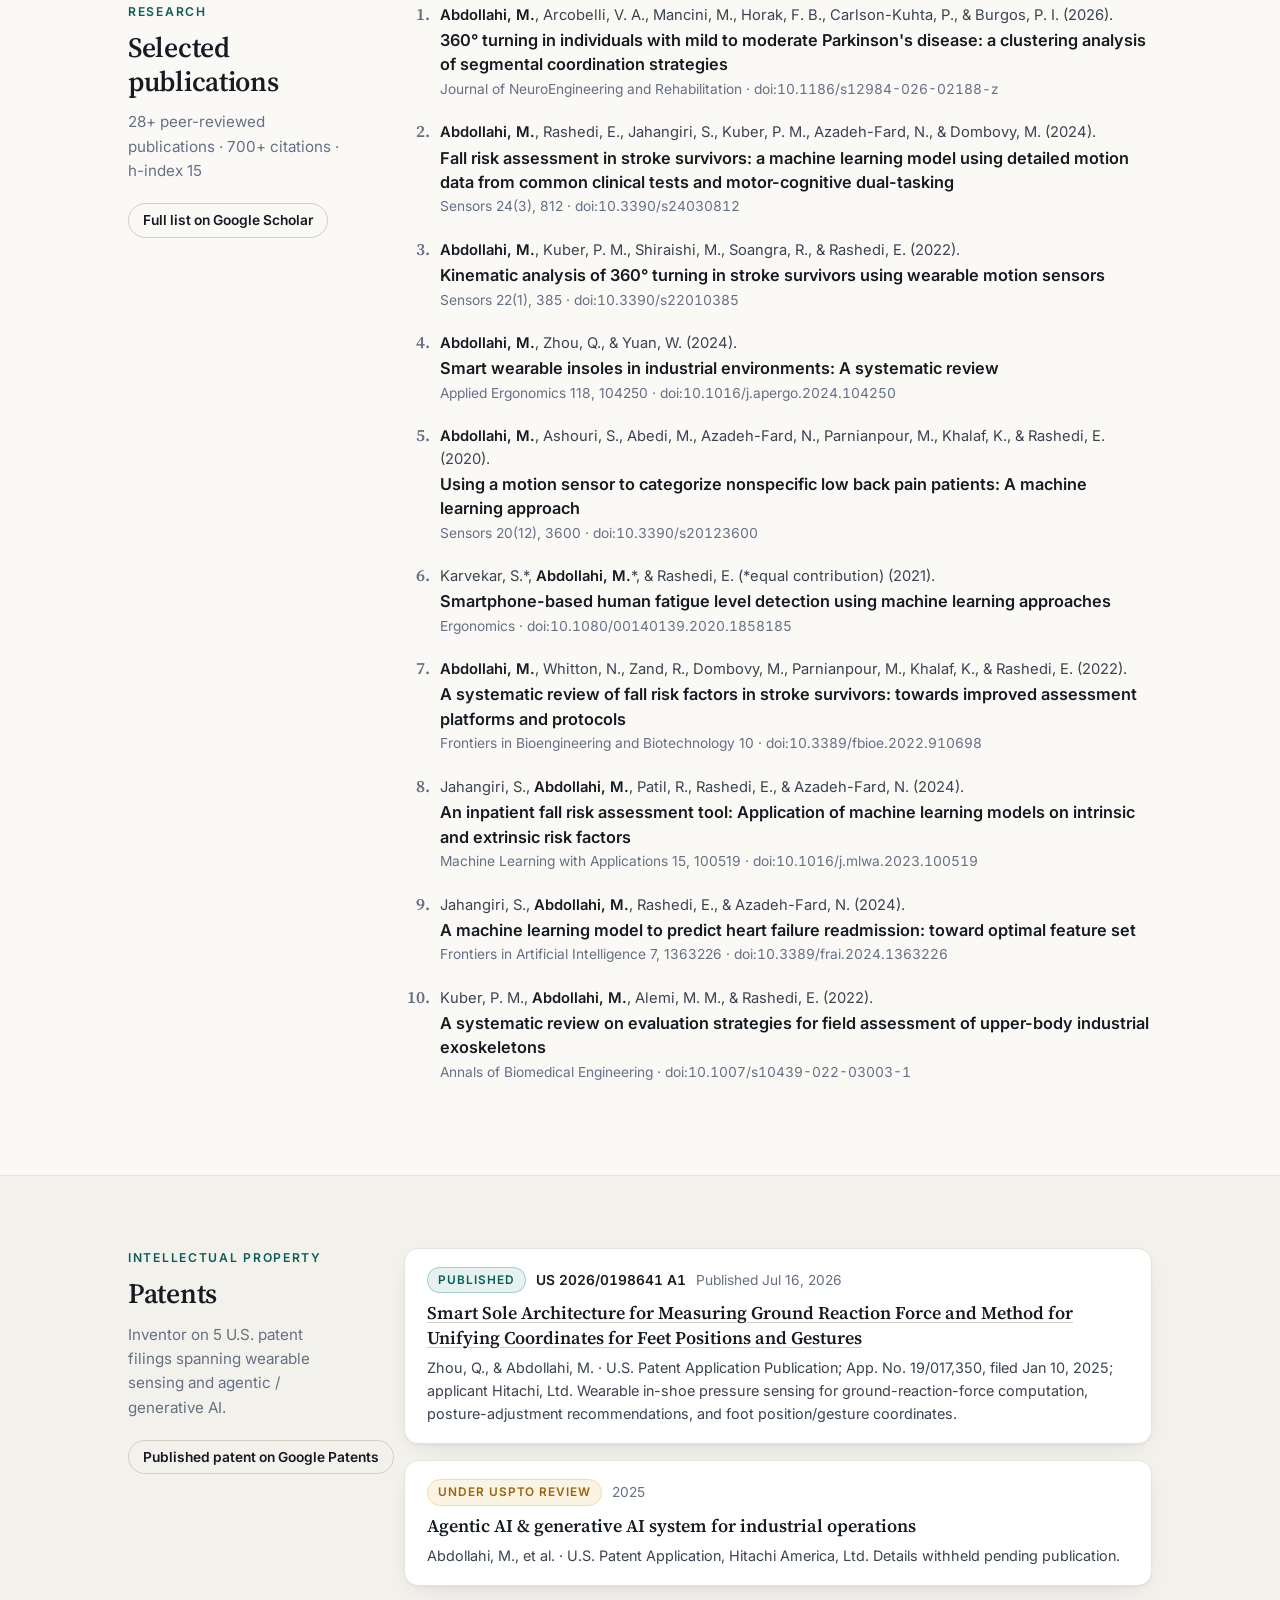
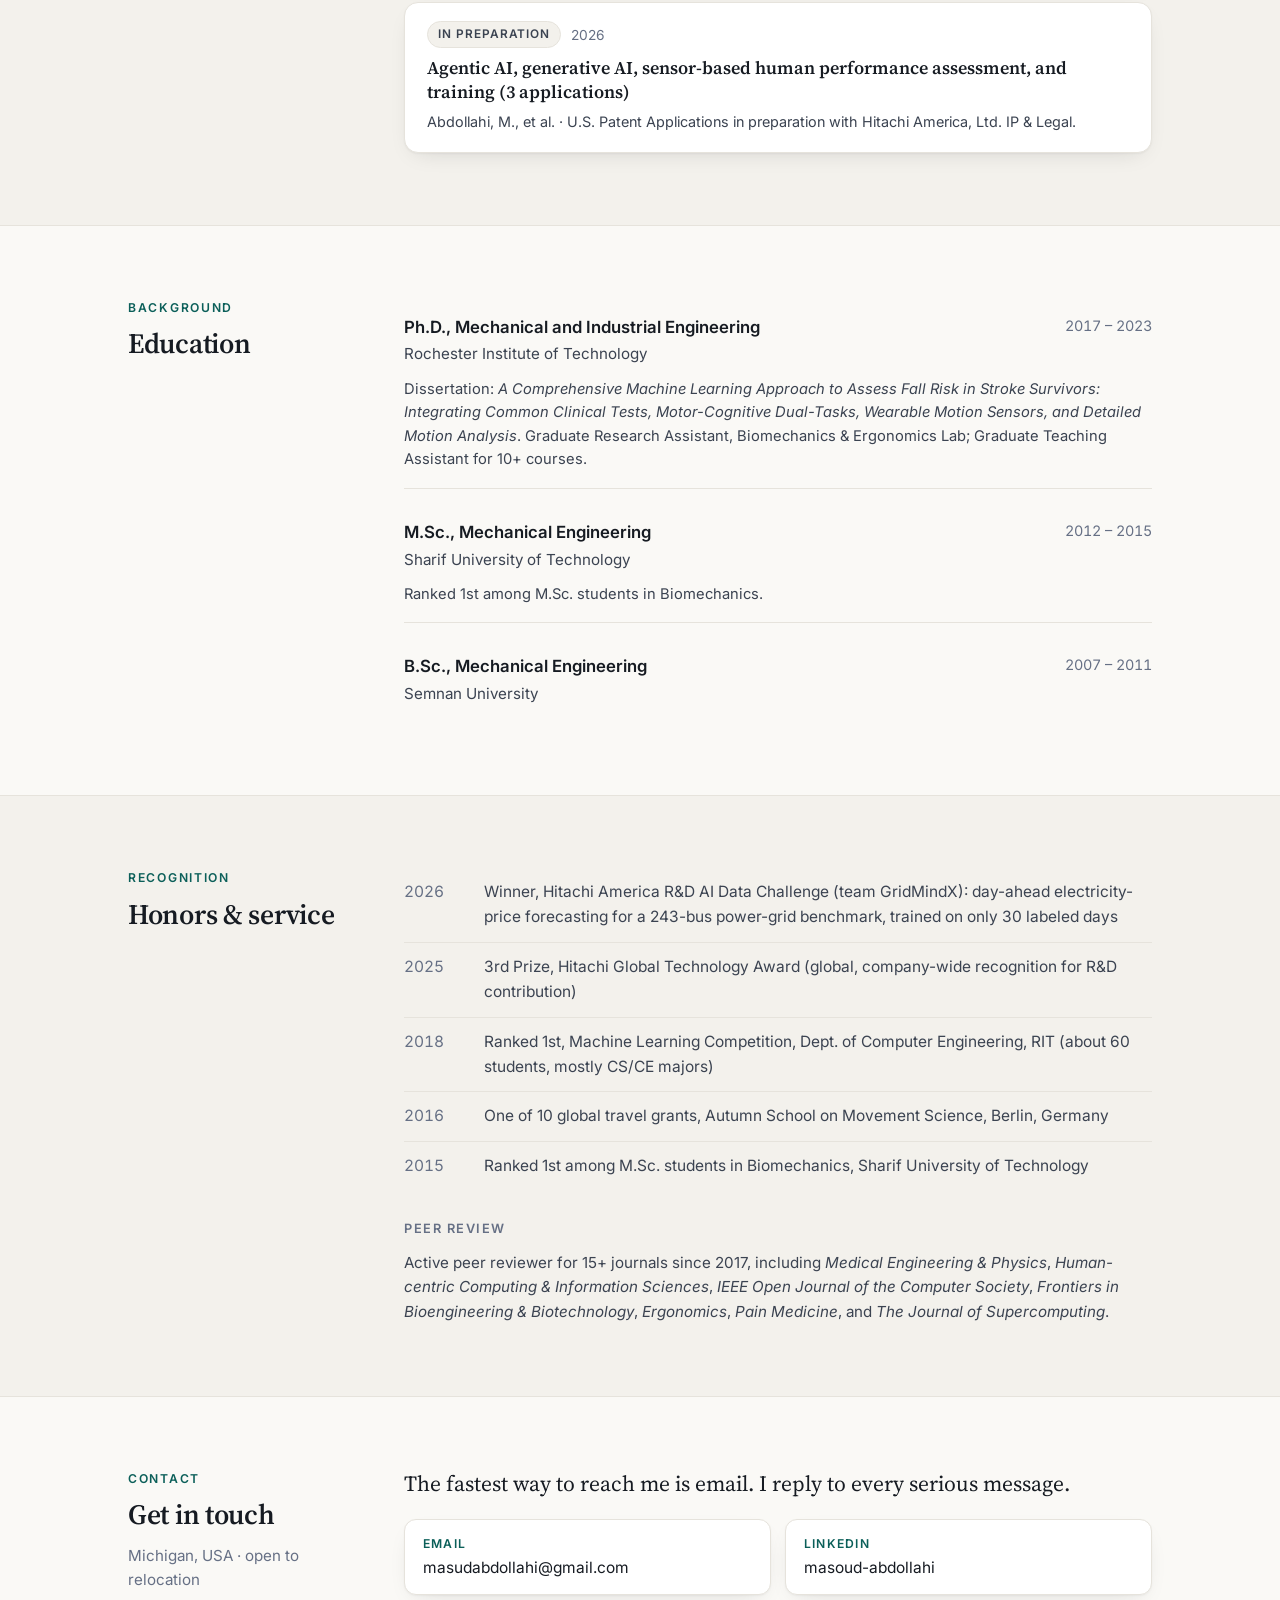
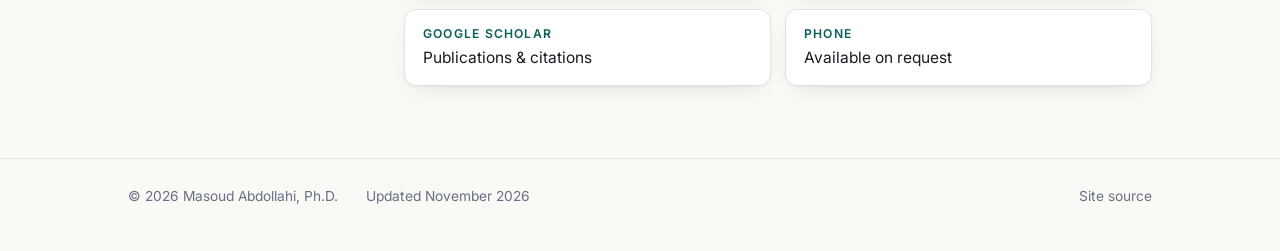
==== commit 0382aa00: "Nov 2026 update: AI Data Challenge win, 2026 papers, 700+ citations - Honors + hero: Winner, 2026 Hi" ====
--- a/index.html
+++ b/index.html
@@ -5,7 +5,7 @@
 <meta charset="utf-8">
 <meta name="viewport" content="width=device-width, initial-scale=1">
 <title>Masoud Abdollahi, Ph.D. | Machine Learning for Wearable &amp; Clinical Time-Series Data</title>
-<meta name="description" content="Senior R&amp;D Scientist with a Ph.D. building production ML on wearable and clinical time-series data: IMU, physiological, and sensor streams. 27+ publications, 650+ citations, 5 patent filings (1 published).">
+<meta name="description" content="Senior R&amp;D Scientist with a Ph.D. building production ML on wearable and clinical time-series data: IMU, physiological, and sensor streams. 28+ publications, 700+ citations, 5 patent filings (1 published).">
 <link rel="canonical" href="https://masoudabd.github.io/">
 <meta name="author" content="Masoud Abdollahi, Ph.D.">
 <meta name="theme-color" content="#faf9f6">
@@ -13,7 +13,7 @@
 <meta property="og:type" content="profile">
 <meta property="og:site_name" content="Masoud Abdollahi, Ph.D.">
 <meta property="og:title" content="Masoud Abdollahi, Ph.D. · Wearable &amp; Health ML">
-<meta property="og:description" content="Senior R&amp;D Scientist with a Ph.D. building production ML on wearable and clinical time-series data: IMU, physiological, and sensor streams. 27+ publications, 650+ citations, 5 patent filings (1 published).">
+<meta property="og:description" content="Senior R&amp;D Scientist with a Ph.D. building production ML on wearable and clinical time-series data: IMU, physiological, and sensor streams. 28+ publications, 700+ citations, 5 patent filings (1 published).">
 <meta property="og:url" content="https://masoudabd.github.io/">
 <meta property="og:image" content="https://masoudabd.github.io/assets/og-image.jpg">
 <meta property="og:image:width" content="1200">
@@ -21,7 +21,7 @@
 <meta property="og:image:alt" content="Masoud Abdollahi, Ph.D., Senior R&amp;D Scientist">
 <meta name="twitter:card" content="summary_large_image">
 <meta name="twitter:title" content="Masoud Abdollahi, Ph.D. · Wearable &amp; Health ML">
-<meta name="twitter:description" content="Senior R&amp;D Scientist with a Ph.D. building production ML on wearable and clinical time-series data: IMU, physiological, and sensor streams. 27+ publications, 650+ citations, 5 patent filings (1 published).">
+<meta name="twitter:description" content="Senior R&amp;D Scientist with a Ph.D. building production ML on wearable and clinical time-series data: IMU, physiological, and sensor streams. 28+ publications, 700+ citations, 5 patent filings (1 published).">
 <meta name="twitter:image" content="https://masoudabd.github.io/assets/og-image.jpg">
 
 <link rel="icon" href="assets/favicon.svg" type="image/svg+xml">
@@ -31,7 +31,7 @@
 <link rel="preconnect" href="https://fonts.googleapis.com">
 <link rel="preconnect" href="https://fonts.gstatic.com" crossorigin>
 <link href="https://fonts.googleapis.com/css2?family=Inter:wght@400;500;600;700&amp;family=Source+Serif+4:ital,opsz,wght@0,8..60,500;0,8..60,600;1,8..60,500&amp;display=swap" rel="stylesheet">
-<link rel="stylesheet" href="styles.css?v=20260905">
+<link rel="stylesheet" href="styles.css?v=20261110">
 
 <script type="application/ld+json">{
   "@context": "https://schema.org",
@@ -81,6 +81,13 @@
     "Vision-language models",
     "Clinical AI",
     "Human motion analysis"
+  ],
+  "award": [
+    "Winner, Hitachi America R&D AI Data Challenge (team GridMindX): day-ahead electricity-price forecasting for a 243-bus power-grid benchmark, trained on only 30 labeled days (2026)",
+    "3rd Prize, Hitachi Global Technology Award (global, company-wide recognition for R&D contribution) (2025)",
+    "Ranked 1st, Machine Learning Competition, Dept. of Computer Engineering, RIT (about 60 students, mostly CS/CE majors) (2018)",
+    "One of 10 global travel grants, Autumn School on Movement Science, Berlin, Germany (2016)",
+    "Ranked 1st among M.Sc. students in Biomechanics, Sharif University of Technology (2015)"
   ]
 }</script>
 </head>
@@ -134,7 +141,7 @@
       </div>
       <p class="hero-honor">
         <svg class="icon" viewBox="0 0 20 20" aria-hidden="true"><path d="M5 2h10v3.5a5 5 0 0 1-10 0V2Zm-3 1h3v2.5a3 3 0 0 1-3-2.5Zm16 0h-3v2.5a3 3 0 0 0 3-2.5ZM8 12h4v2h2v2H6v-2h2v-2Z" fill="currentColor"/></svg>
-        <span>3rd Prize, 2025 Hitachi Global Technology Award · global, company-wide R&amp;D recognition</span>
+        <span>Winner, 2026 Hitachi America R&amp;D AI Data Challenge · 3rd Prize, 2025 Hitachi Global Technology Award</span>
       </p>
     </div>
     <figure class="hero-photo">
@@ -147,32 +154,32 @@
   <div class="wrap">
 <div class="v" data-variant="wearables">
     <ul class="metrics" aria-label="Key numbers">
-      <li><span class="metric-value">27+</span><span class="metric-label">peer-reviewed publications</span></li>
-      <li><span class="metric-value">650+</span><span class="metric-label">citations · Google Scholar</span></li>
+      <li><span class="metric-value">28+</span><span class="metric-label">peer-reviewed publications</span></li>
+      <li><span class="metric-value">700+</span><span class="metric-label">citations · Google Scholar</span></li>
       <li><span class="metric-value">5</span><span class="metric-label">patent filings · 1 published</span></li>
       <li><span class="metric-value">&gt;90%</span><span class="metric-label">accuracy, wearable + vision models in the field</span></li>
     </ul>
 </div>
 <div class="v" data-variant="healthcare" hidden>
     <ul class="metrics" aria-label="Key numbers">
-      <li><span class="metric-value">27+</span><span class="metric-label">peer-reviewed publications</span></li>
-      <li><span class="metric-value">650+</span><span class="metric-label">citations · Google Scholar</span></li>
+      <li><span class="metric-value">28+</span><span class="metric-label">peer-reviewed publications</span></li>
+      <li><span class="metric-value">700+</span><span class="metric-label">citations · Google Scholar</span></li>
       <li><span class="metric-value">5</span><span class="metric-label">patent filings · 1 published</span></li>
       <li><span class="metric-value">25%</span><span class="metric-label">cycle-time reduction, VLM + GenAI system in production</span></li>
     </ul>
 </div>
 <div class="v" data-variant="research" hidden>
     <ul class="metrics" aria-label="Key numbers">
-      <li><span class="metric-value">27+</span><span class="metric-label">peer-reviewed publications</span></li>
-      <li><span class="metric-value">650+</span><span class="metric-label">citations · h-index 14</span></li>
+      <li><span class="metric-value">28+</span><span class="metric-label">peer-reviewed publications</span></li>
+      <li><span class="metric-value">700+</span><span class="metric-label">citations · h-index 15</span></li>
       <li><span class="metric-value">5</span><span class="metric-label">patent filings · 1 published</span></li>
       <li><span class="metric-value">25%</span><span class="metric-label">bottleneck cut by a VLM + GenAI system in production</span></li>
     </ul>
 </div>
 <div class="v" data-variant="industrial" hidden>
     <ul class="metrics" aria-label="Key numbers">
-      <li><span class="metric-value">27+</span><span class="metric-label">peer-reviewed publications</span></li>
-      <li><span class="metric-value">650+</span><span class="metric-label">citations · Google Scholar</span></li>
+      <li><span class="metric-value">28+</span><span class="metric-label">peer-reviewed publications</span></li>
+      <li><span class="metric-value">700+</span><span class="metric-label">citations · Google Scholar</span></li>
       <li><span class="metric-value">5</span><span class="metric-label">patent filings · 1 published</span></li>
       <li><span class="metric-value">25%</span><span class="metric-label">bottleneck cut by a VLM + GenAI system in production</span></li>
     </ul>
@@ -186,7 +193,8 @@
       <p class="label">Now</p>
       <h2>Current roles</h2>
     </div>
-    <div class="roles">
+    <div>
+      <div class="roles">
       <div class="role">
         <div class="role-head"><strong>Senior R&amp;D Scientist</strong> &middot; Hitachi America, Ltd.</div>
         <div class="role-meta">Feb 2023 – Present &middot; Novi, MI</div>
@@ -197,6 +205,15 @@
         <div class="role-meta">Feb 2024 – Present &middot; part-time, remote</div>
         <p>Wearable-sensor AI for freezing of gait and fall risk in Parkinson&#x27;s disease, alongside clinicians.</p>
       </div>
+      </div>
+      <h3 class="sub">Recent highlights</h3>
+      <ul class="news">
+        <li><span class="news-date">2026</span><span>Won the Hitachi America R&amp;D AI Data Challenge with a physics-informed, data-efficient forecasting model</span></li>
+        <li><span class="news-date">Oct 2026</span><span><a href="https://doi.org/10.1186/s12984-026-02188-z" rel="noopener">First-author paper on 360° turning strategies in Parkinson&#x27;s disease, <em>Journal of NeuroEngineering and Rehabilitation</em></a></span></li>
+        <li><span class="news-date">Jul 2026</span><span><a href="https://patents.google.com/patent/US20260198641A1/en" rel="noopener">Smart-sole wearable patent application published, US 2026/0198641 A1</a></span></li>
+        <li><span class="news-date">Jun 2026</span><span><a href="https://doi.org/10.1115/msec2026-180635" rel="noopener">Generative AI framework for procedural knowledge extraction and training content in manufacturing, ASME MSEC 2026</a></span></li>
+        <li><span class="news-date">Jun 2026</span><span>Promoted to Senior R&amp;D Scientist, Hitachi America</span></li>
+      </ul>
     </div>
   </div>
 </section>
@@ -210,7 +227,7 @@
     <div>
 <div class="v" data-variant="wearables">
       <p class="lead">ML Research Scientist with a Ph.D. and 4+ years developing and commercializing production ML systems on wearable and clinical time-series data. Deep expertise in deep learning, time-series analysis, signal processing, and multimodal fusion across IMU, physiological, and sensor streams: the core data modalities behind modern wearable health products.</p>
-      <p class="">Track record spanning the full model lifecycle, from exploratory research and pipeline design to rigorous statistical validation and production deployment in high-stakes healthcare and real-world environments. 27+ peer-reviewed publications, 650+ citations, and 5 patent filings (1 published). Currently building clinical AI models for Parkinson&#x27;s disease on wearable-derived time-series data at Oregon Health &amp; Science University.</p>
+      <p class="">Track record spanning the full model lifecycle, from exploratory research and pipeline design to rigorous statistical validation and production deployment in high-stakes healthcare and real-world environments. 28+ peer-reviewed publications, 700+ citations, and 5 patent filings (1 published). Currently building clinical AI models for Parkinson&#x27;s disease on wearable-derived time-series data at Oregon Health &amp; Science University.</p>
       <h3 class="sub">Core technical expertise</h3>
       <dl class="expertise">
         <div class="cluster"><dt>Wearable &amp; time-series ML</dt><dd>IMU / accelerometer / gyroscope pipelines, physiological waveform analysis, signal processing (filtering, denoising, feature engineering), temporal deep learning (Transformers, RNN-LSTM, 1D-CNN), windowing &amp; segmentation, robust validation on heterogeneous subject populations</dd></div>
@@ -223,19 +240,19 @@
 </div>
 <div class="v" data-variant="healthcare" hidden>
       <p class="lead">AI/ML Research Scientist with a Ph.D. and 4+ years building and shipping production AI systems in high-stakes, data-rich environments: healthcare and industrial settings where accuracy and reliability are non-negotiable. Deep hands-on expertise in large language models, vision-language models, generative AI, self-supervised learning, and multimodal deep learning on time-series and imaging data.</p>
-      <p class="">Track record of closing the loop from fundamental research to production deployment, with 27+ peer-reviewed publications, 650+ citations, and 5 patent filings (1 published). Currently applying clinical AI models to wearable data from people with Parkinson&#x27;s disease at Oregon Health &amp; Science University.</p>
+      <p class="">Track record of closing the loop from fundamental research to production deployment, with 28+ peer-reviewed publications, 700+ citations, and 5 patent filings (1 published). Currently applying clinical AI models to wearable data from people with Parkinson&#x27;s disease at Oregon Health &amp; Science University.</p>
       <h3 class="sub">Core technical expertise</h3>
       <dl class="expertise">
-        <div class="cluster"><dt>Generative &amp; foundation models</dt><dd>LLMs, VLMs, large-scale pretraining, prompt tuning / prompt engineering, fine-tuning, distillation, quantization, RAG</dd></div>
+        <div class="cluster"><dt>Generative &amp; foundation models</dt><dd>LLMs, VLMs, prompt tuning / prompt engineering, fine-tuning, distillation, quantization, RAG</dd></div>
         <div class="cluster"><dt>Deep learning architectures</dt><dd>Transformers, CNN, RNN-LSTM, semi-supervised &amp; self-supervised learning, transfer learning, multimodal fusion</dd></div>
-        <div class="cluster"><dt>Healthcare &amp; clinical data</dt><dd>Time-series waveform analysis (IMU, EEG, clinical sensors), electronic medical records, clinical report processing, fall-risk and neurological assessment models</dd></div>
+        <div class="cluster"><dt>Healthcare &amp; clinical data</dt><dd>Time-series waveform analysis (IMU, clinical sensors), electronic medical records, clinical report processing, fall-risk and neurological assessment models</dd></div>
         <div class="cluster"><dt>Frameworks &amp; tools</dt><dd>PyTorch, TensorFlow, Hugging Face Transformers, Azure OpenAI Foundry, Azure ML, OpenCV, MATLAB, SQL, Python, C++</dd></div>
         <div class="cluster"><dt>Responsible AI &amp; MLOps</dt><dd>Robustness evaluation, statistical error estimation, end-to-end ML pipelines, production deployment, large-scale dataset design and curation</dd></div>
       </dl>
 </div>
 <div class="v" data-variant="research" hidden>
       <p class="lead">Research Scientist with a Ph.D. and 4+ years of industry experience building and deploying machine learning systems at scale. Expert in deep learning (CNNs, RNNs/LSTMs, Transformers), foundation models, vision-language models, and multimodal AI, applied to real manufacturing environments with measurable product impact.</p>
-      <p class="">Author of 27+ peer-reviewed publications (650+ citations) and 5 patent filings (1 published), with a track record of leading research agendas end-to-end from prototype to production. Experienced contributor to the broader research community through publications, peer review, and cross-institutional collaboration.</p>
+      <p class="">Author of 28+ peer-reviewed publications (700+ citations) and 5 patent filings (1 published), with a track record of leading research agendas end-to-end from prototype to production. Experienced contributor to the broader research community through publications, peer review, and cross-institutional collaboration.</p>
       <h3 class="sub">Core technical expertise</h3>
       <dl class="expertise">
         <div class="cluster"><dt>Deep learning</dt><dd>Transformers, CNN, RNN-LSTM, 1D-CNN, self-supervised &amp; semi-supervised learning, transfer learning, multimodal fusion, foundation models, fine-tuning, distillation, quantization</dd></div>
@@ -247,7 +264,7 @@
 </div>
 <div class="v" data-variant="industrial" hidden>
       <p class="lead">AI/ML Research Scientist with a Ph.D. and 4+ years of industry experience designing and deploying state-of-the-art machine learning systems for automotive and industrial applications. Demonstrated expertise in foundation models, vision-language models (VLMs), generative AI, deep learning (CNNs, RNNs/LSTMs, Transformers), and self-supervised learning, with direct application to computer vision, multimodal perception, and real-world deployment.</p>
-      <p class="">Proven track record of end-to-end AI system development from research to production, with 5 patent filings (1 published), 27+ peer-reviewed publications (650+ citations), and cross-functional collaboration across engineering, IP, and leadership teams.</p>
+      <p class="">Proven track record of end-to-end AI system development from research to production, with 5 patent filings (1 published), 28+ peer-reviewed publications (700+ citations), and cross-functional collaboration across engineering, IP, and leadership teams.</p>
       <h3 class="sub">Core technical expertise</h3>
       <dl class="expertise">
         <div class="cluster"><dt>Foundation models &amp; generative AI</dt><dd>LLMs, VLMs, prompt engineering, fine-tuning, distillation, quantization, RAG, Azure OpenAI Foundry</dd></div>
@@ -295,6 +312,7 @@
         <p>Developing sensor-based deep learning models to analyze freezing of gait and fall risk in Parkinson&#x27;s disease, applying time-series ML and signal processing to wearable-derived data in a research-to-deployment pipeline alongside clinicians and medical domain experts.</p>
         <ul class="bullets">
           <li>Bridging quantitative modeling with clinical knowledge for patient-centered model design, validation strategy, and interpretation of health-relevant signals</li>
+          <li>First-author 2026 paper in <em>Journal of NeuroEngineering and Rehabilitation</em> on clustering segmental coordination strategies during 360° turns in Parkinson&#x27;s disease</li>
         </ul>
       </article>
       <article class="card">
@@ -309,6 +327,15 @@
         <ul class="bullets">
           <li>Multiple top-journal publications and a defended Ph.D. dissertation</li>
           <li>Related agendas: camera-based fall-risk assessment, smartphone fatigue detection (SVM, 91%), low-back-pain patient classification (SVM/MLP, 75%)</li>
+        </ul>
+      </article>
+      <article class="card">
+        <p class="tag">Competition win · Hitachi America R&amp;D AI Data Challenge</p>
+        <h3>Physics-informed ML for power-grid price forecasting</h3>
+        <p>Won the company-wide AI Data Challenge (team GridMindX): forecast day-ahead hourly electricity prices (LMP) at all 243 buses of the WECC-240 grid benchmark, scored on accuracy, data efficiency, and innovation. Paired power-flow physics with a gradient-boosted ensemble, trained on only 30 labeled days.</p>
+        <ul class="bullets">
+          <li>Physics-derived features (optimal-power-flow and unit-commitment surrogates) carried most of the signal; the learned ensemble corrected the residual</li>
+          <li>Fully reproducible one-command package that regenerates the 489,888-row submission byte for byte</li>
         </ul>
       </article>
       <article class="card">
@@ -354,12 +381,22 @@
         <p>Developing sensor-based deep learning models to analyze freezing of gait and fall risk in Parkinson&#x27;s disease, in a research-to-deployment pipeline with clinicians and medical domain experts.</p>
         <ul class="bullets">
           <li>Bridging quantitative ML modeling and clinical domain knowledge to inform responsible, patient-centered model development</li>
+          <li>First-author 2026 paper in <em>Journal of NeuroEngineering and Rehabilitation</em> on clustering segmental coordination strategies during 360° turns in Parkinson&#x27;s disease</li>
         </ul>
       </article>
       <article class="card">
         <p class="tag">Patents · Agentic AI &amp; GenAI</p>
         <h3>Agentic AI &amp; generative AI system for industrial operations</h3>
         <p>U.S. patent application under USPTO review (2025), plus three applications in preparation on agentic AI, generative AI, sensor-based human performance assessment, and training. Inventor on all 5 filings, including the published smart-sole wearable patent (US 2026/0198641 A1).</p>
+      </article>
+      <article class="card">
+        <p class="tag">Competition win · Hitachi America R&amp;D AI Data Challenge</p>
+        <h3>Physics-informed ML for power-grid price forecasting</h3>
+        <p>Won the company-wide AI Data Challenge (team GridMindX): forecast day-ahead hourly electricity prices (LMP) at all 243 buses of the WECC-240 grid benchmark, scored on accuracy, data efficiency, and innovation. Paired power-flow physics with a gradient-boosted ensemble, trained on only 30 labeled days.</p>
+        <ul class="bullets">
+          <li>Physics-derived features (optimal-power-flow and unit-commitment surrogates) carried most of the signal; the learned ensemble corrected the residual</li>
+          <li>Fully reproducible one-command package that regenerates the 489,888-row submission byte for byte</li>
+        </ul>
       </article>
       <article class="card">
         <p class="tag">Ph.D. research · RIT</p>
@@ -386,6 +423,15 @@
         </ul>
       </article>
       <article class="card">
+        <p class="tag">Competition win · Hitachi America R&amp;D AI Data Challenge</p>
+        <h3>Physics-informed ML for power-grid price forecasting</h3>
+        <p>Won the company-wide AI Data Challenge (team GridMindX): forecast day-ahead hourly electricity prices (LMP) at all 243 buses of the WECC-240 grid benchmark, scored on accuracy, data efficiency, and innovation. Paired power-flow physics with a gradient-boosted ensemble, trained on only 30 labeled days.</p>
+        <ul class="bullets">
+          <li>Physics-derived features (optimal-power-flow and unit-commitment surrogates) carried most of the signal; the learned ensemble corrected the residual</li>
+          <li>Fully reproducible one-command package that regenerates the 489,888-row submission byte for byte</li>
+        </ul>
+      </article>
+      <article class="card">
         <p class="tag">Multimodal perception</p>
         <h3>Wearable sensors + computer vision</h3>
         <p>Multimodal perception systems combining wearable sensors and computer vision (pose estimation, action recognition), achieving &gt;90% accuracy across real production environments.</p>
@@ -411,6 +457,9 @@
         <p class="tag">Clinical AI · OHSU</p>
         <h3>Wearable-sensor AI for Parkinson&#x27;s disease</h3>
         <p>Developing sensor-based deep learning models to analyze freezing of gait and fall risk in Parkinson&#x27;s disease, applying time-series ML and signal processing to wearable-derived data with clinicians and medical domain experts.</p>
+        <ul class="bullets">
+          <li>First-author 2026 paper in <em>Journal of NeuroEngineering and Rehabilitation</em> on clustering segmental coordination strategies during 360° turns in Parkinson&#x27;s disease</li>
+        </ul>
       </article>
       <article class="card">
         <p class="tag">Published patent · US 2026/0198641 A1</p>
@@ -437,6 +486,15 @@
         </ul>
       </article>
       <article class="card">
+        <p class="tag">Competition win · Hitachi America R&amp;D AI Data Challenge</p>
+        <h3>Physics-informed ML for power-grid price forecasting</h3>
+        <p>Won the company-wide AI Data Challenge (team GridMindX): forecast day-ahead hourly electricity prices (LMP) at all 243 buses of the WECC-240 grid benchmark, scored on accuracy, data efficiency, and innovation. Paired power-flow physics with a gradient-boosted ensemble, trained on only 30 labeled days.</p>
+        <ul class="bullets">
+          <li>Physics-derived features (optimal-power-flow and unit-commitment surrogates) carried most of the signal; the learned ensemble corrected the residual</li>
+          <li>Fully reproducible one-command package that regenerates the 489,888-row submission byte for byte</li>
+        </ul>
+      </article>
+      <article class="card">
         <p class="tag">Automotive OEM data</p>
         <h3>Deep learning for manufacturing quality and warranty</h3>
         <p>Researched, designed, and deployed AI/ML systems, including deep learning (RNN-LSTM, CNN, Transformers) and classical ML (SVM, decision trees), on real-world automotive OEM data to solve manufacturing quality and warranty challenges.</p>
@@ -455,6 +513,9 @@
         <p class="tag">Clinical AI · OHSU</p>
         <h3>Wearable-sensor AI for Parkinson&#x27;s disease</h3>
         <p>Concurrent part-time research developing sensor-based deep learning models to analyze freezing of gait and fall risk in Parkinson&#x27;s disease, with clinicians and medical domain experts.</p>
+        <ul class="bullets">
+          <li>First-author 2026 paper in <em>Journal of NeuroEngineering and Rehabilitation</em> on clustering segmental coordination strategies during 360° turns in Parkinson&#x27;s disease</li>
+        </ul>
       </article>
       <article class="card">
         <p class="tag">Evaluation · Production monitoring</p>
@@ -476,13 +537,18 @@
     <div class="col-head">
       <p class="label">Research</p>
       <h2>Selected publications</h2>
-      <p class="col-note">27+ peer-reviewed publications · 650+ citations · h-index 14</p>
+      <p class="col-note">28+ peer-reviewed publications · 700+ citations · h-index 15</p>
       <a class="btn btn-ghost btn-sm" href="https://scholar.google.com/citations?user=6AYrcZMAAAAJ&amp;hl=en" rel="noopener">Full list on Google Scholar</a>
     </div>
     <div>
 <div class="v" data-variant="wearables">
     <ol class="pubs">
       <li>
+        <span class="pub-authors"><strong>Abdollahi, M.</strong>, Arcobelli, V. A., Mancini, M., Horak, F. B., Carlson-Kuhta, P., &amp; Burgos, P. I. (2026).</span>
+        <a class="pub-title" href="https://doi.org/10.1186/s12984-026-02188-z" rel="noopener">360° turning in individuals with mild to moderate Parkinson&#x27;s disease: a clustering analysis of segmental coordination strategies</a>
+        <span class="pub-venue">Journal of NeuroEngineering and Rehabilitation &middot; <span class="doi">doi:10.1186/s12984-026-02188-z</span></span>
+      </li>
+      <li>
         <span class="pub-authors"><strong>Abdollahi, M.</strong>, Rashedi, E., Jahangiri, S., Kuber, P. M., Azadeh-Fard, N., &amp; Dombovy, M. (2024).</span>
         <a class="pub-title" href="https://doi.org/10.3390/s24030812" rel="noopener">Fall risk assessment in stroke survivors: a machine learning model using detailed motion data from common clinical tests and motor-cognitive dual-tasking</a>
         <span class="pub-venue">Sensors 24(3), 812 &middot; <span class="doi">doi:10.3390/s24030812</span></span>
@@ -532,6 +598,16 @@
 <div class="v" data-variant="healthcare" hidden>
     <ol class="pubs">
       <li>
+        <span class="pub-authors"><strong>Abdollahi, M.</strong>, Arcobelli, V. A., Mancini, M., Horak, F. B., Carlson-Kuhta, P., &amp; Burgos, P. I. (2026).</span>
+        <a class="pub-title" href="https://doi.org/10.1186/s12984-026-02188-z" rel="noopener">360° turning in individuals with mild to moderate Parkinson&#x27;s disease: a clustering analysis of segmental coordination strategies</a>
+        <span class="pub-venue">Journal of NeuroEngineering and Rehabilitation &middot; <span class="doi">doi:10.1186/s12984-026-02188-z</span></span>
+      </li>
+      <li>
+        <span class="pub-authors">Vidyaratne, L., Kumar, A., Zhou, Q., <strong>Abdollahi, M.</strong>, Yuan, W., Farahat, A., &amp; Gupta, C. (2026).</span>
+        <a class="pub-title" href="https://doi.org/10.1115/msec2026-180635" rel="noopener">Generative AI framework for procedural knowledge extraction and training content generation in manufacturing</a>
+        <span class="pub-venue">ASME 2026 International Manufacturing Science and Engineering Conference (MSEC), V002T07A007 &middot; <span class="doi">doi:10.1115/msec2026-180635</span></span>
+      </li>
+      <li>
         <span class="pub-authors">Jahangiri, S., <strong>Abdollahi, M.</strong>, Rashedi, E., &amp; Azadeh-Fard, N. (2024).</span>
         <a class="pub-title" href="https://doi.org/10.3389/frai.2024.1363226" rel="noopener">A machine learning model to predict heart failure readmission: toward optimal feature set</a>
         <span class="pub-venue">Frontiers in Artificial Intelligence 7, 1363226 &middot; <span class="doi">doi:10.3389/frai.2024.1363226</span></span>
@@ -581,6 +657,16 @@
 <div class="v" data-variant="research" hidden>
     <ol class="pubs">
       <li>
+        <span class="pub-authors"><strong>Abdollahi, M.</strong>, Arcobelli, V. A., Mancini, M., Horak, F. B., Carlson-Kuhta, P., &amp; Burgos, P. I. (2026).</span>
+        <a class="pub-title" href="https://doi.org/10.1186/s12984-026-02188-z" rel="noopener">360° turning in individuals with mild to moderate Parkinson&#x27;s disease: a clustering analysis of segmental coordination strategies</a>
+        <span class="pub-venue">Journal of NeuroEngineering and Rehabilitation &middot; <span class="doi">doi:10.1186/s12984-026-02188-z</span></span>
+      </li>
+      <li>
+        <span class="pub-authors">Vidyaratne, L., Kumar, A., Zhou, Q., <strong>Abdollahi, M.</strong>, Yuan, W., Farahat, A., &amp; Gupta, C. (2026).</span>
+        <a class="pub-title" href="https://doi.org/10.1115/msec2026-180635" rel="noopener">Generative AI framework for procedural knowledge extraction and training content generation in manufacturing</a>
+        <span class="pub-venue">ASME 2026 International Manufacturing Science and Engineering Conference (MSEC), V002T07A007 &middot; <span class="doi">doi:10.1115/msec2026-180635</span></span>
+      </li>
+      <li>
         <span class="pub-authors"><strong>Abdollahi, M.</strong>, Zhou, Q., &amp; Yuan, W. (2024).</span>
         <a class="pub-title" href="https://doi.org/10.1016/j.apergo.2024.104250" rel="noopener">Smart wearable insoles in industrial environments: A systematic review</a>
         <span class="pub-venue">Applied Ergonomics 118, 104250 &middot; <span class="doi">doi:10.1016/j.apergo.2024.104250</span></span>
@@ -629,6 +715,11 @@
 </div>
 <div class="v" data-variant="industrial" hidden>
     <ol class="pubs">
+      <li>
+        <span class="pub-authors">Vidyaratne, L., Kumar, A., Zhou, Q., <strong>Abdollahi, M.</strong>, Yuan, W., Farahat, A., &amp; Gupta, C. (2026).</span>
+        <a class="pub-title" href="https://doi.org/10.1115/msec2026-180635" rel="noopener">Generative AI framework for procedural knowledge extraction and training content generation in manufacturing</a>
+        <span class="pub-venue">ASME 2026 International Manufacturing Science and Engineering Conference (MSEC), V002T07A007 &middot; <span class="doi">doi:10.1115/msec2026-180635</span></span>
+      </li>
       <li>
         <span class="pub-authors"><strong>Abdollahi, M.</strong>, Zhou, Q., &amp; Yuan, W. (2024).</span>
         <a class="pub-title" href="https://doi.org/10.1016/j.apergo.2024.104250" rel="noopener">Smart wearable insoles in industrial environments: A systematic review</a>
@@ -686,11 +777,12 @@
       <p class="label">Intellectual property</p>
       <h2>Patents</h2>
       <p class="col-note">Inventor on 5 U.S. patent filings spanning wearable sensing and agentic / generative AI.</p>
+      <a class="btn btn-ghost btn-sm" href="https://patents.google.com/patent/US20260198641A1/en" rel="noopener">Published patent on Google Patents</a>
     </div>
     <ol class="patents">
       <li>
         <div class="patent-status"><span class="badge badge-published">Published</span> <span class="patent-number">US 2026/0198641 A1</span> <span class="patent-date">Published Jul 16, 2026</span></div>
-        <div class="patent-title">Smart Sole Architecture for Measuring Ground Reaction Force and Method for Unifying Coordinates for Feet Positions and Gestures</div>
+        <div class="patent-title"><a href="https://patents.google.com/patent/US20260198641A1/en" rel="noopener">Smart Sole Architecture for Measuring Ground Reaction Force and Method for Unifying Coordinates for Feet Positions and Gestures</a></div>
         <div class="patent-meta">Zhou, Q., &amp; Abdollahi, M. &middot; U.S. Patent Application Publication; App. No. 19/017,350, filed Jan 10, 2025; applicant Hitachi, Ltd. Wearable in-shoe pressure sensing for ground-reaction-force computation, posture-adjustment recommendations, and foot position/gesture coordinates.</div>
       </li>
       <li>
@@ -740,6 +832,7 @@
     </div>
     <div>
       <ul class="honors">
+        <li><span class="honor-year">2026</span><span>Winner, Hitachi America R&amp;D AI Data Challenge (team GridMindX): day-ahead electricity-price forecasting for a 243-bus power-grid benchmark, trained on only 30 labeled days</span></li>
         <li><span class="honor-year">2025</span><span>3rd Prize, Hitachi Global Technology Award (global, company-wide recognition for R&amp;D contribution)</span></li>
         <li><span class="honor-year">2018</span><span>Ranked 1st, Machine Learning Competition, Dept. of Computer Engineering, RIT (about 60 students, mostly CS/CE majors)</span></li>
         <li><span class="honor-year">2016</span><span>One of 10 global travel grants, Autumn School on Movement Science, Berlin, Germany</span></li>
@@ -775,12 +868,12 @@
 <footer class="site-footer">
   <div class="wrap">
     <span>&copy; 2026 Masoud Abdollahi, Ph.D.</span>
-    <span>Updated September 2026</span>
+    <span>Updated November 2026</span>
     <a href="https://github.com/masoudabd/masoudabd.github.io" rel="noopener">Site source</a>
   </div>
 </footer>
 
-<script id="variants-meta" type="application/json">{"wearables": {"label": "Wearable & Health ML", "title": "Masoud Abdollahi, Ph.D. | Machine Learning for Wearable & Clinical Time-Series Data", "description": "Senior R&D Scientist with a Ph.D. building production ML on wearable and clinical time-series data: IMU, physiological, and sensor streams. 27+ publications, 650+ citations, 5 patent filings (1 published).", "resume": "assets/resume/Masoud_Abdollahi_Resume_Wearable_Health_ML.pdf"}, "healthcare": {"label": "Healthcare AI & Generative AI", "title": "Masoud Abdollahi, Ph.D. | Healthcare AI, Generative AI & Multimodal Deep Learning", "description": "Senior R&D Scientist with a Ph.D. building and shipping production AI systems in healthcare and industrial settings: LLMs, vision-language models, generative AI, and multimodal deep learning on time-series and imaging data.", "resume": "assets/resume/Masoud_Abdollahi_Resume_Healthcare_AI.pdf"}, "research": {"label": "Research Scientist", "title": "Masoud Abdollahi, Ph.D. | Research Scientist, Machine Learning & Multimodal AI", "description": "Research Scientist with a Ph.D. and 4+ years of industry experience building and deploying ML systems at scale: deep learning, foundation models, vision-language models, multimodal AI. 27+ publications, 650+ citations, 5 patent filings.", "resume": "assets/resume/Masoud_Abdollahi_Resume_Research_Scientist.pdf"}, "industrial": {"label": "Industrial & Automotive AI", "title": "Masoud Abdollahi, Ph.D. | AI/ML Research Scientist, Industrial & Automotive AI", "description": "AI/ML Research Scientist with a Ph.D. and 4+ years designing and deploying state-of-the-art ML systems for automotive and industrial applications: foundation models, VLMs, generative AI, computer vision, multimodal perception.", "resume": "assets/resume/Masoud_Abdollahi_Resume_Research_Scientist.pdf"}}</script>
-<script src="site.js?v=20260905"></script>
+<script id="variants-meta" type="application/json">{"wearables": {"label": "Wearable & Health ML", "title": "Masoud Abdollahi, Ph.D. | Machine Learning for Wearable & Clinical Time-Series Data", "description": "Senior R&D Scientist with a Ph.D. building production ML on wearable and clinical time-series data: IMU, physiological, and sensor streams. 28+ publications, 700+ citations, 5 patent filings (1 published).", "resume": "assets/resume/Masoud_Abdollahi_Resume_Wearable_Health_ML.pdf"}, "healthcare": {"label": "Healthcare AI & Generative AI", "title": "Masoud Abdollahi, Ph.D. | Healthcare AI, Generative AI & Multimodal Deep Learning", "description": "Senior R&D Scientist with a Ph.D. building and shipping production AI systems in healthcare and industrial settings: LLMs, vision-language models, generative AI, and multimodal deep learning on time-series and imaging data.", "resume": "assets/resume/Masoud_Abdollahi_Resume_Healthcare_AI.pdf"}, "research": {"label": "Research Scientist", "title": "Masoud Abdollahi, Ph.D. | Research Scientist, Machine Learning & Multimodal AI", "description": "Research Scientist with a Ph.D. and 4+ years of industry experience building and deploying ML systems at scale: deep learning, foundation models, vision-language models, multimodal AI. 28+ publications, 700+ citations, 5 patent filings.", "resume": "assets/resume/Masoud_Abdollahi_Resume_Research_Scientist.pdf"}, "industrial": {"label": "Industrial & Automotive AI", "title": "Masoud Abdollahi, Ph.D. | AI/ML Research Scientist, Industrial & Automotive AI", "description": "AI/ML Research Scientist with a Ph.D. and 4+ years designing and deploying state-of-the-art ML systems for automotive and industrial applications: foundation models, VLMs, generative AI, computer vision, multimodal perception.", "resume": "assets/resume/Masoud_Abdollahi_Resume_Research_Scientist.pdf"}}</script>
+<script src="site.js?v=20261110"></script>
 </body>
 </html>
--- a/styles.css
+++ b/styles.css
@@ -297,6 +297,20 @@
 .honor-year { color: var(--muted); font-variant-numeric: tabular-nums; }
 .service { font-size: 0.95rem; color: var(--ink-2); margin: 0; }
 
+/* Recent highlights */
+.news { list-style: none; margin: 0; padding: 0; }
+.news li {
+  display: grid; grid-template-columns: 76px minmax(0, 1fr); gap: 16px;
+  padding: 10px 0; border-bottom: 1px solid var(--rule); font-size: 0.95rem; color: var(--ink-2);
+}
+.news li:last-child { border-bottom: 0; }
+.news-date { color: var(--accent-ink); font-weight: 600; font-size: 0.86rem; padding-top: 2px; font-variant-numeric: tabular-nums; white-space: nowrap; }
+.news a { color: inherit; text-decoration: underline; text-decoration-color: var(--rule-strong); text-underline-offset: 3px; }
+.news a:hover { color: var(--accent-ink); text-decoration-color: var(--accent); }
+.patent-title a { color: inherit; text-decoration: underline; text-decoration-color: var(--rule-strong); text-underline-offset: 3px; }
+.patent-title a:hover { color: var(--accent-ink); }
+@media (max-width: 560px) { .news li { grid-template-columns: 1fr; gap: 2px; } }
+
 /* Contact */
 .contact-lede { font-family: var(--serif); font-size: 1.35rem; line-height: 1.4; color: var(--ink); margin: 0 0 20px; }
 .contact-grid { display: grid; grid-template-columns: 1fr 1fr; gap: 14px; }
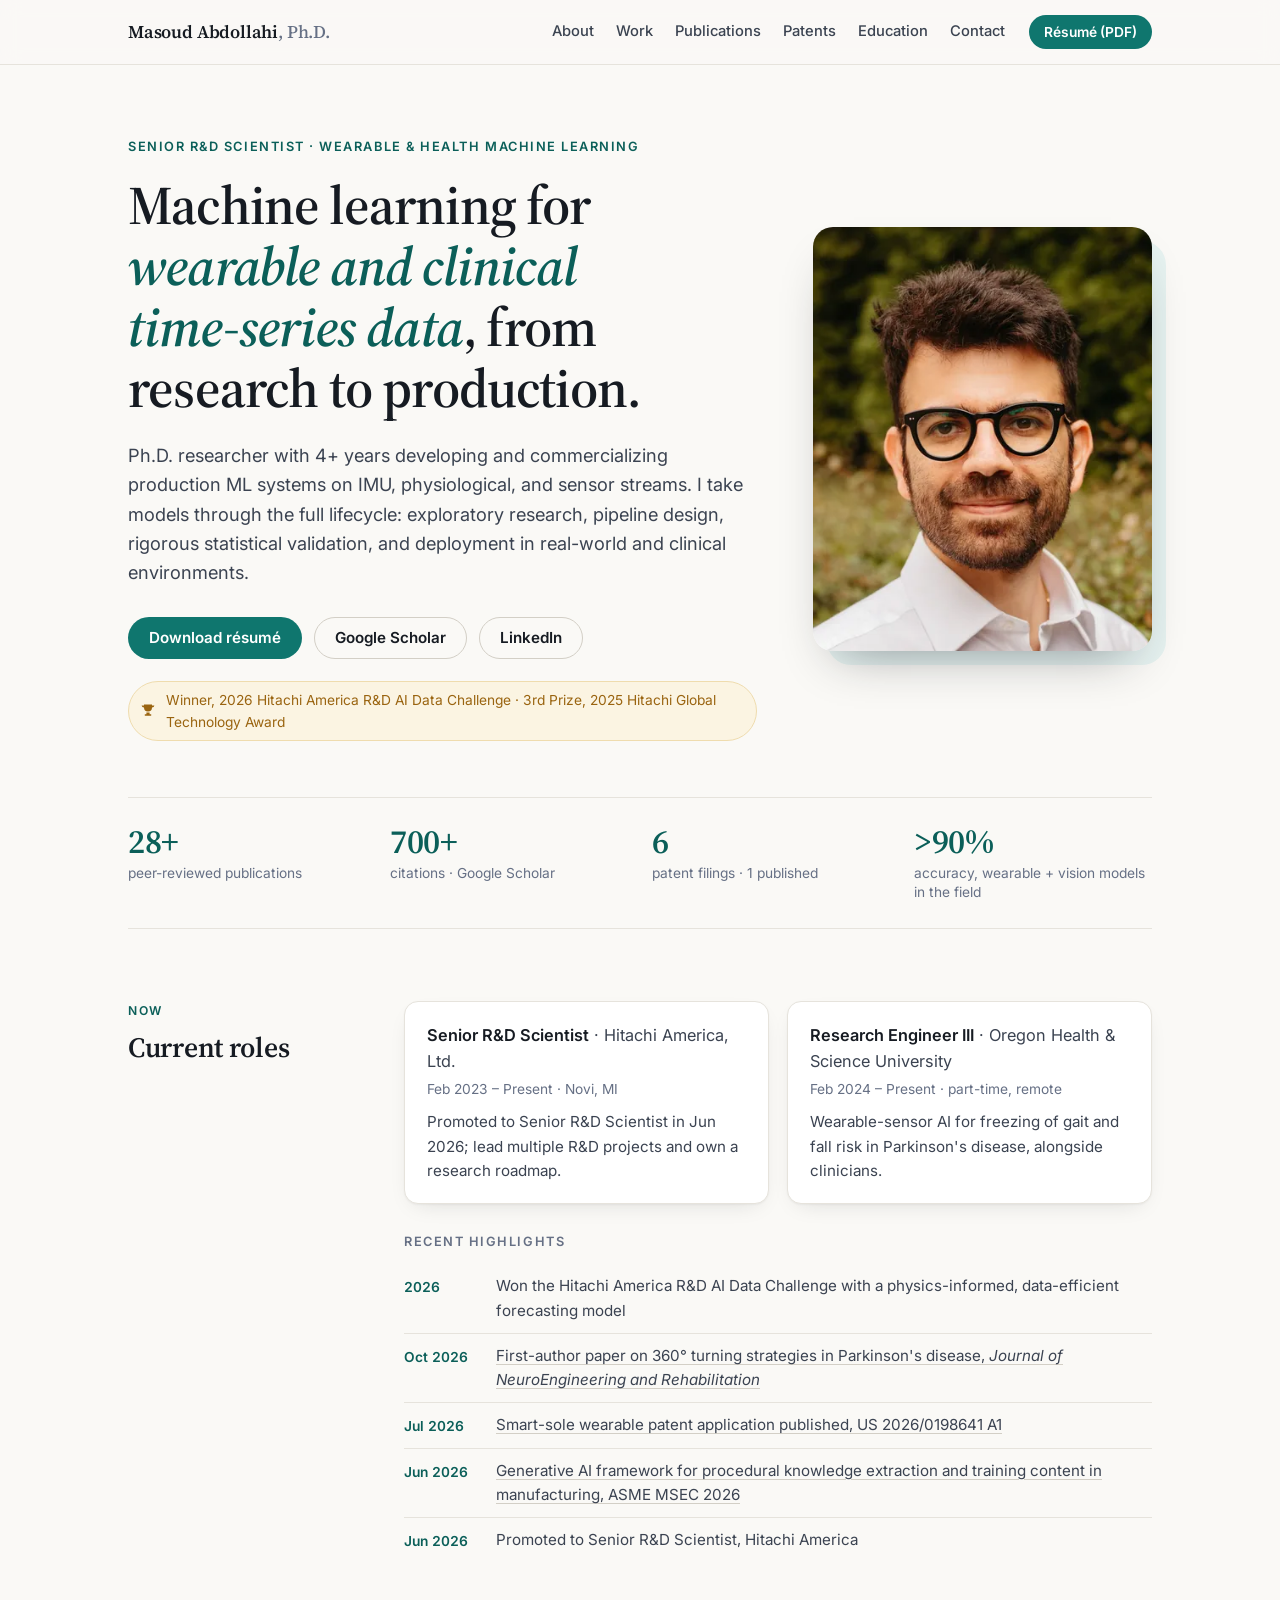
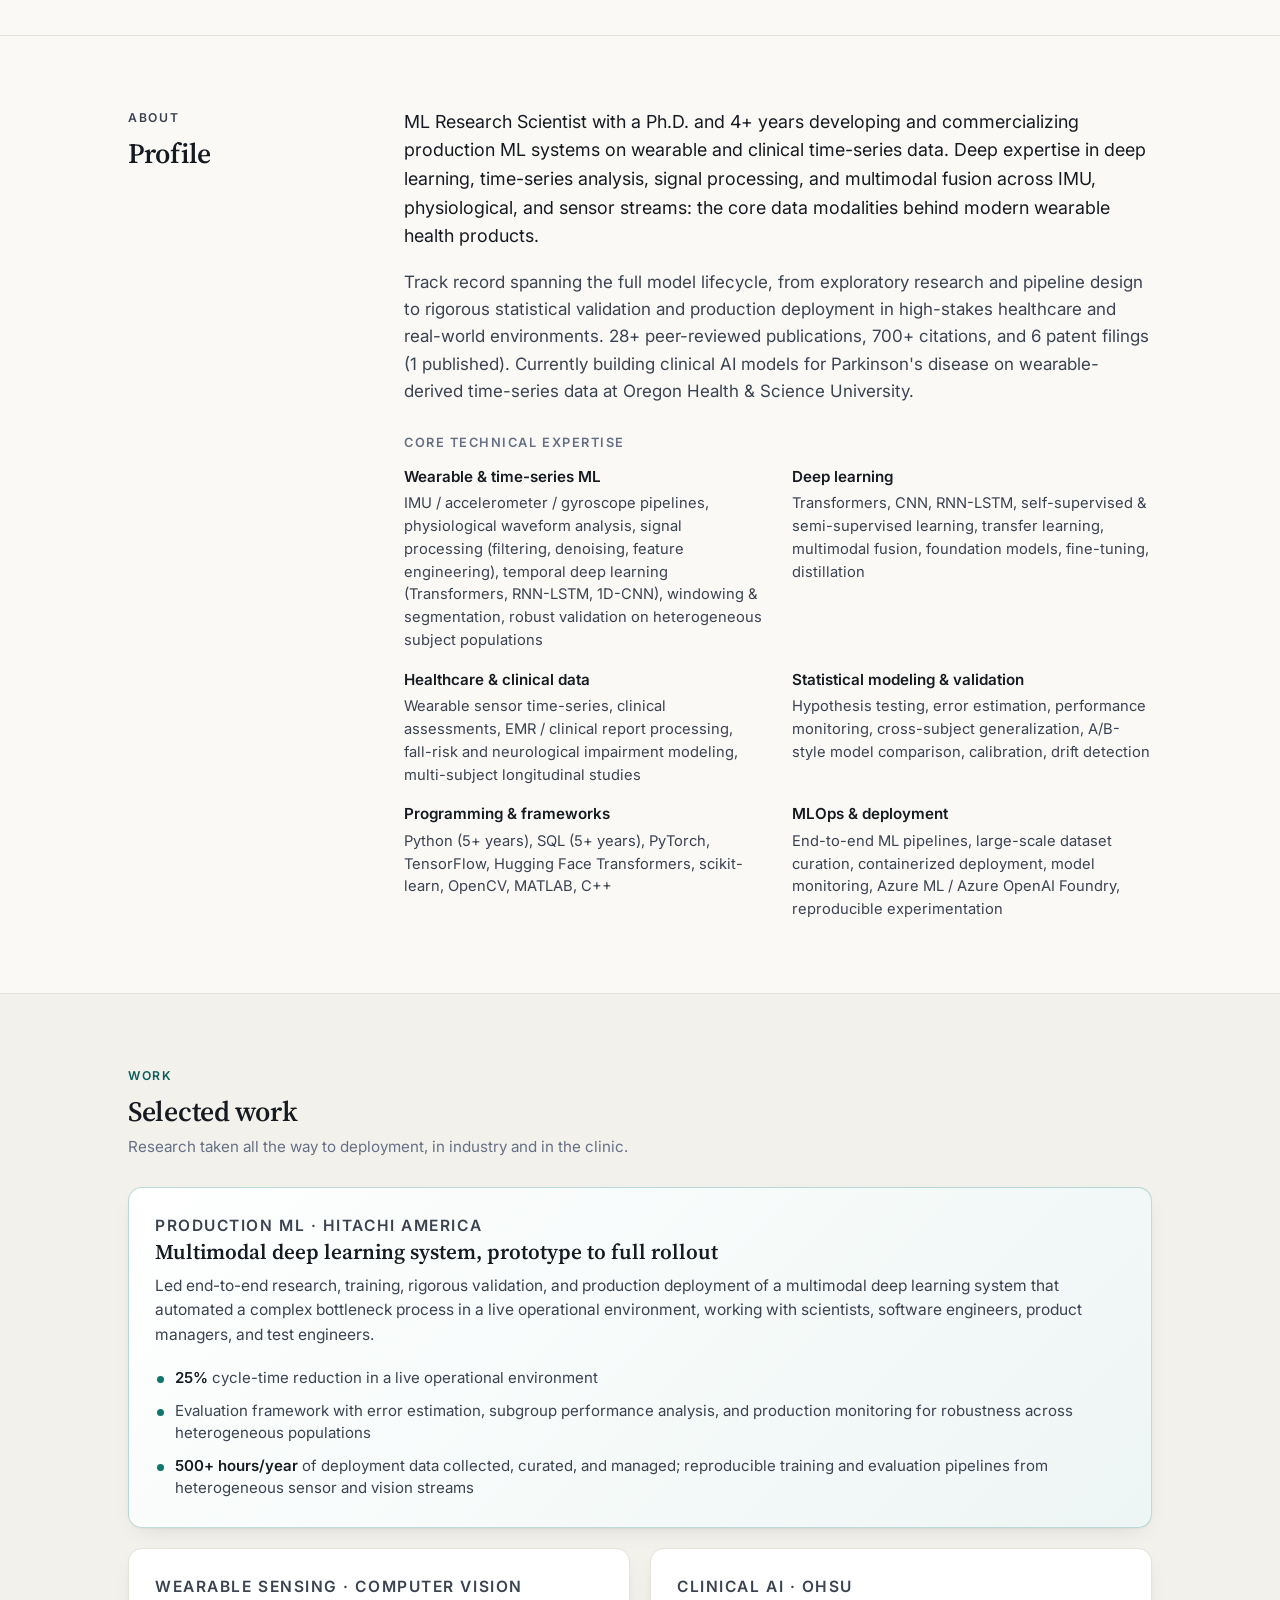
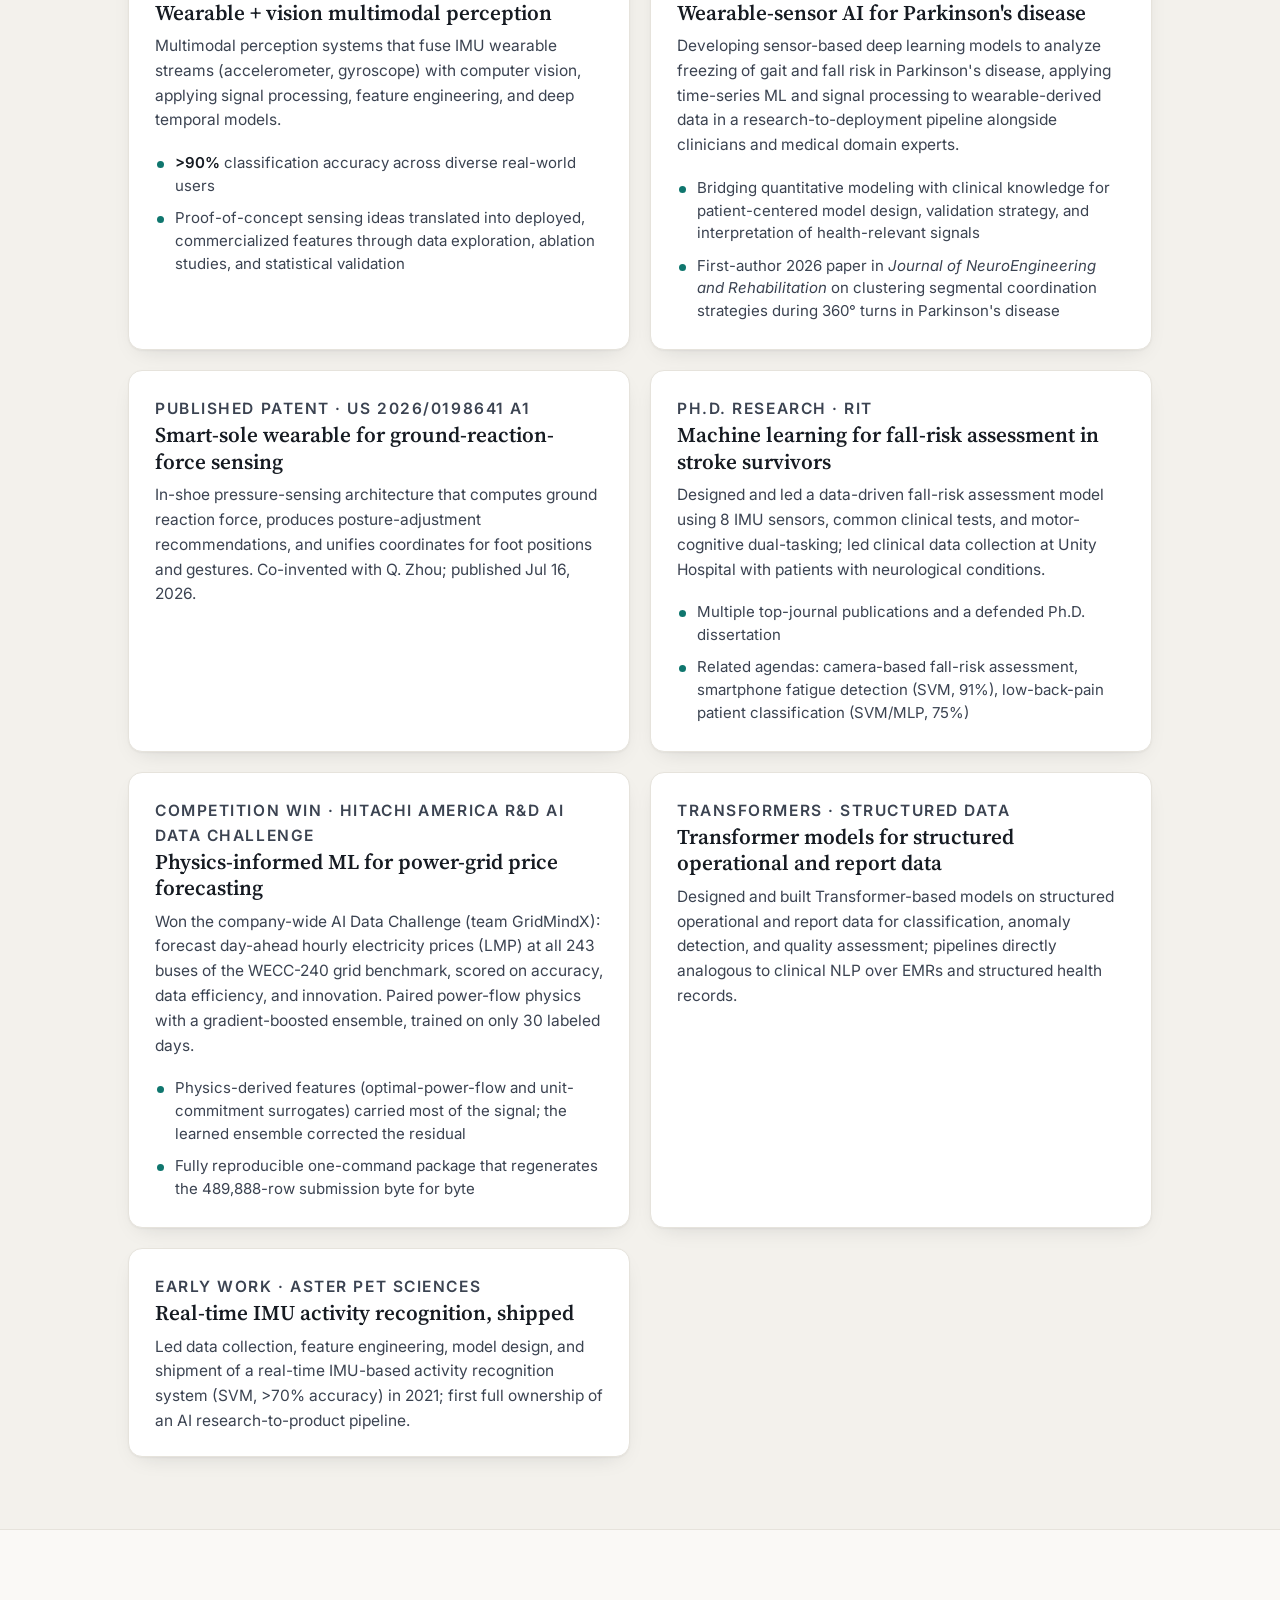
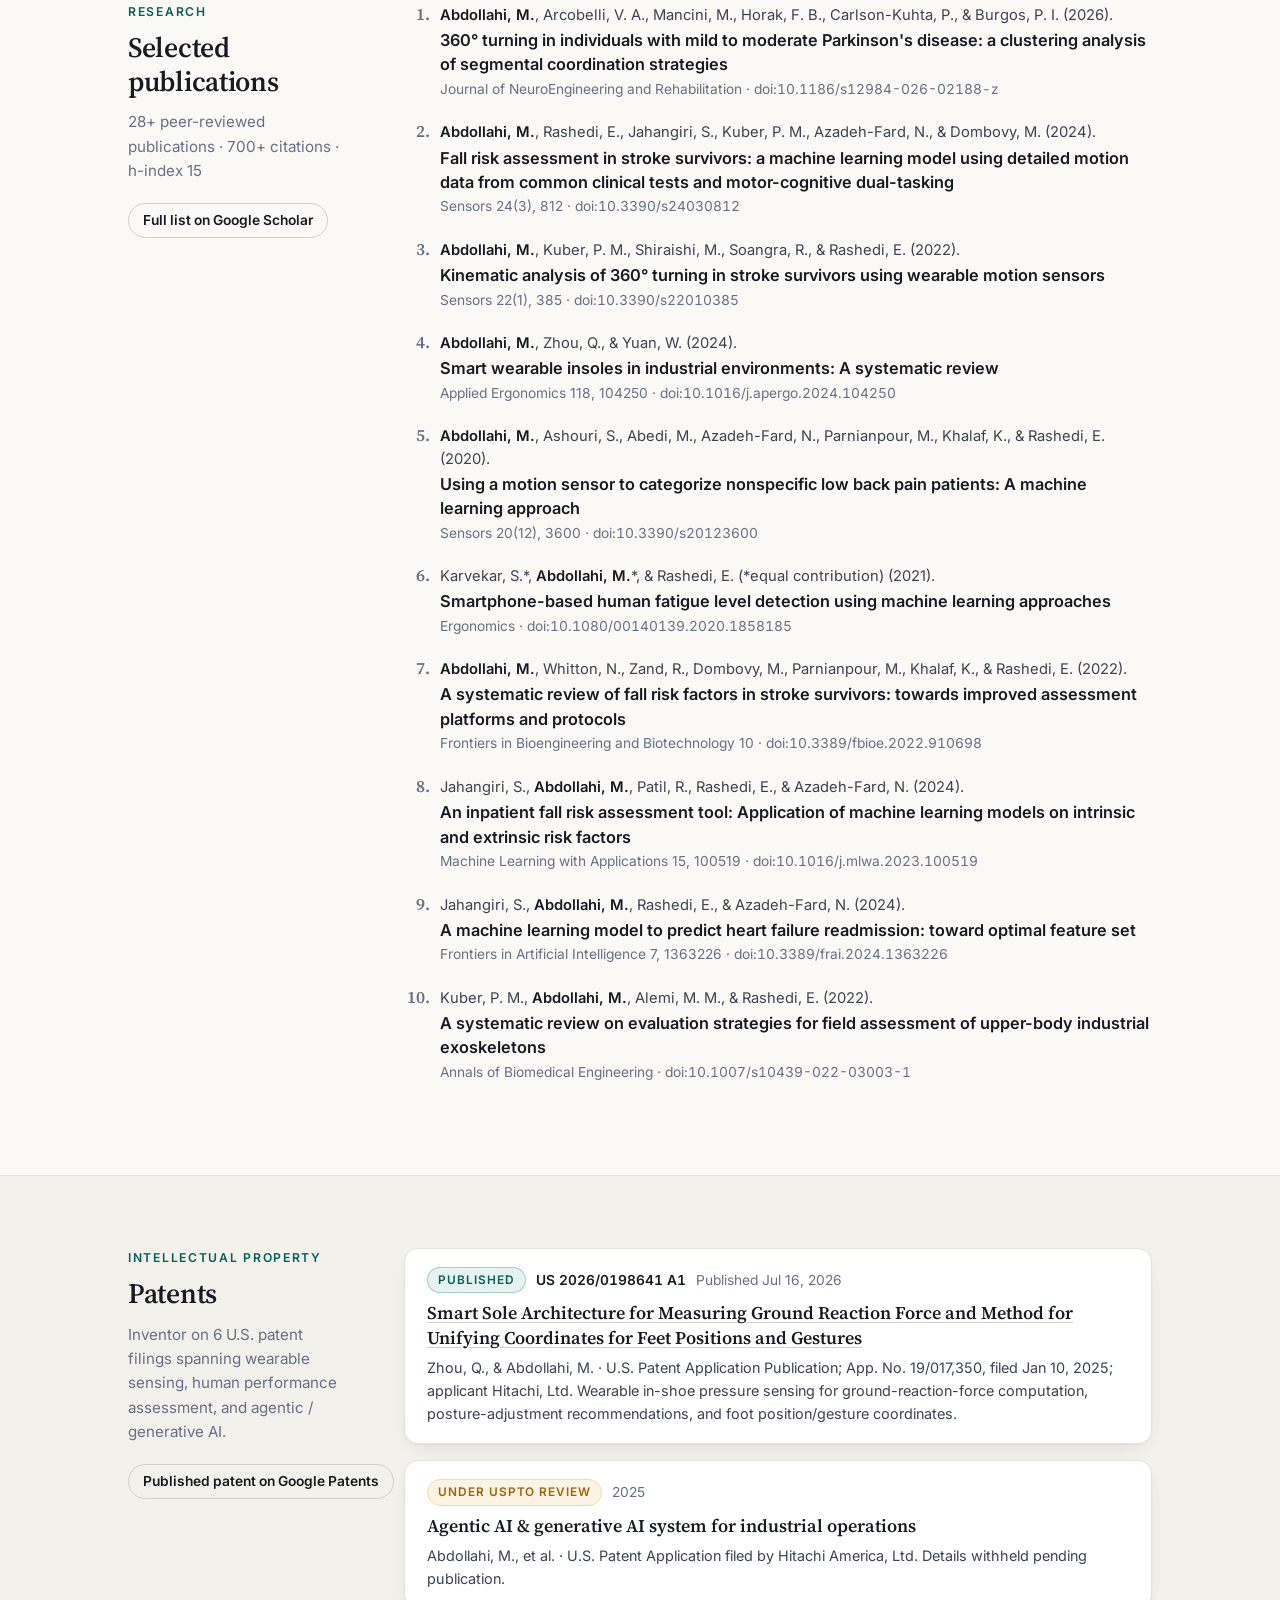
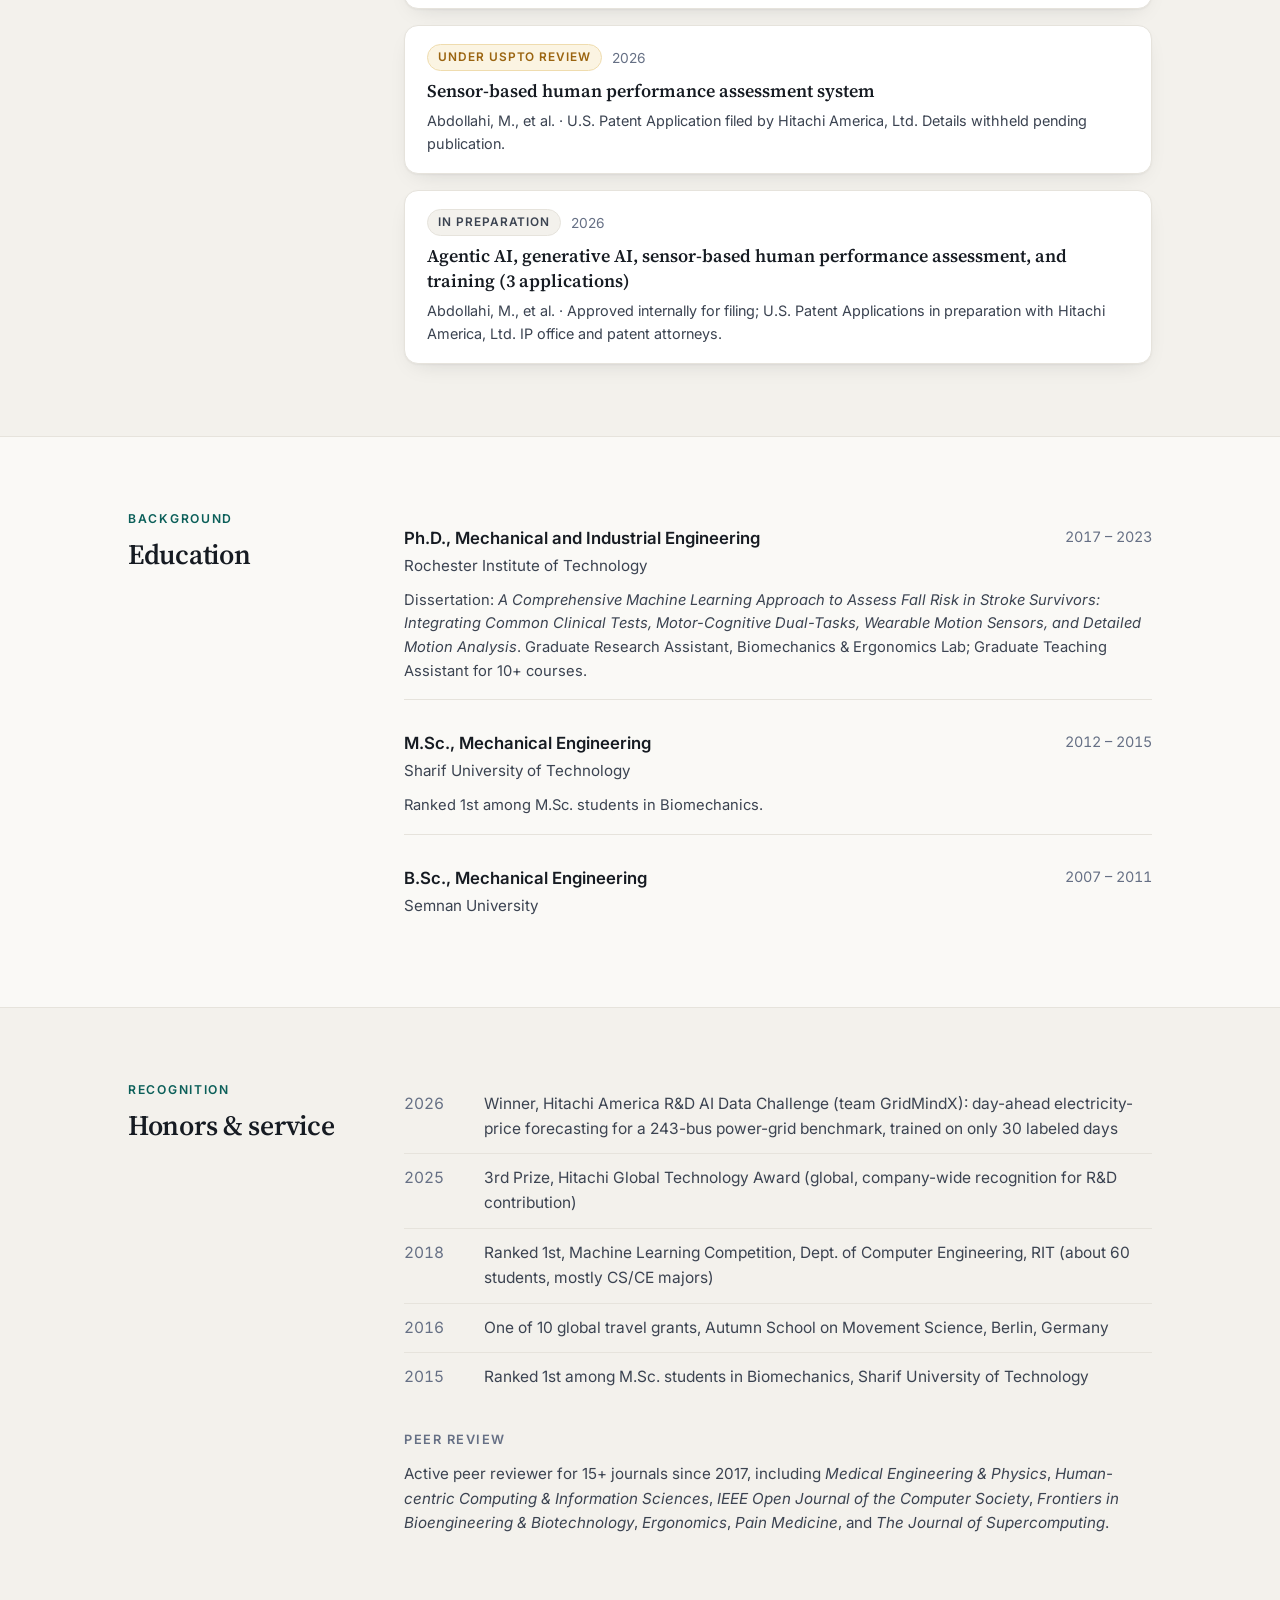
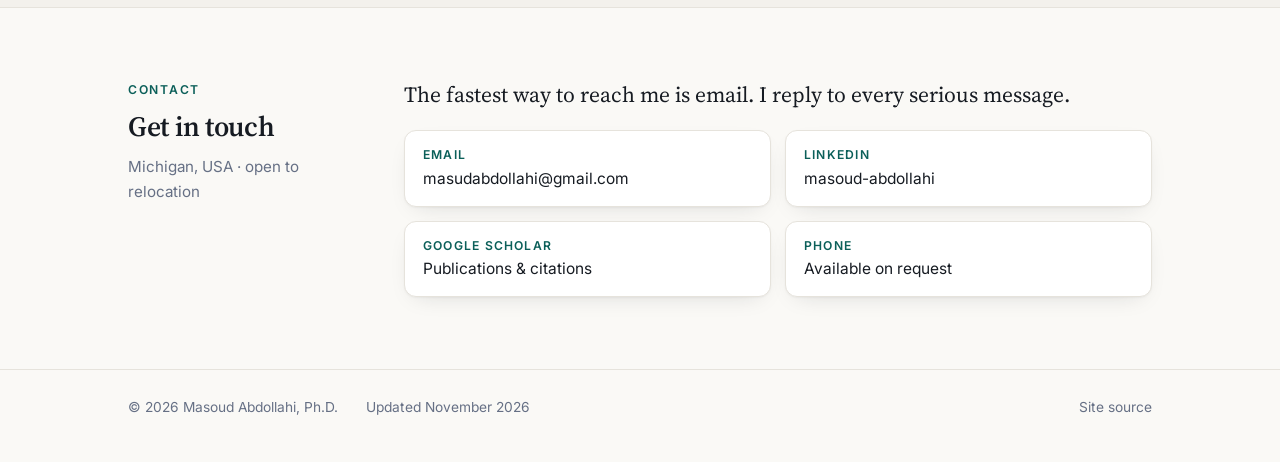
==== commit ff08d884: "Patents: 6 filings (2 under USPTO review, 3 approved for filing) - New under-review application, gen" ====
--- a/index.html
+++ b/index.html
@@ -5,7 +5,7 @@
 <meta charset="utf-8">
 <meta name="viewport" content="width=device-width, initial-scale=1">
 <title>Masoud Abdollahi, Ph.D. | Machine Learning for Wearable &amp; Clinical Time-Series Data</title>
-<meta name="description" content="Senior R&amp;D Scientist with a Ph.D. building production ML on wearable and clinical time-series data: IMU, physiological, and sensor streams. 28+ publications, 700+ citations, 5 patent filings (1 published).">
+<meta name="description" content="Senior R&amp;D Scientist with a Ph.D. building production ML on wearable and clinical time-series data: IMU, physiological, and sensor streams. 28+ publications, 700+ citations, 6 patent filings (1 published).">
 <link rel="canonical" href="https://masoudabd.github.io/">
 <meta name="author" content="Masoud Abdollahi, Ph.D.">
 <meta name="theme-color" content="#faf9f6">
@@ -13,7 +13,7 @@
 <meta property="og:type" content="profile">
 <meta property="og:site_name" content="Masoud Abdollahi, Ph.D.">
 <meta property="og:title" content="Masoud Abdollahi, Ph.D. · Wearable &amp; Health ML">
-<meta property="og:description" content="Senior R&amp;D Scientist with a Ph.D. building production ML on wearable and clinical time-series data: IMU, physiological, and sensor streams. 28+ publications, 700+ citations, 5 patent filings (1 published).">
+<meta property="og:description" content="Senior R&amp;D Scientist with a Ph.D. building production ML on wearable and clinical time-series data: IMU, physiological, and sensor streams. 28+ publications, 700+ citations, 6 patent filings (1 published).">
 <meta property="og:url" content="https://masoudabd.github.io/">
 <meta property="og:image" content="https://masoudabd.github.io/assets/og-image.jpg">
 <meta property="og:image:width" content="1200">
@@ -21,7 +21,7 @@
 <meta property="og:image:alt" content="Masoud Abdollahi, Ph.D., Senior R&amp;D Scientist">
 <meta name="twitter:card" content="summary_large_image">
 <meta name="twitter:title" content="Masoud Abdollahi, Ph.D. · Wearable &amp; Health ML">
-<meta name="twitter:description" content="Senior R&amp;D Scientist with a Ph.D. building production ML on wearable and clinical time-series data: IMU, physiological, and sensor streams. 28+ publications, 700+ citations, 5 patent filings (1 published).">
+<meta name="twitter:description" content="Senior R&amp;D Scientist with a Ph.D. building production ML on wearable and clinical time-series data: IMU, physiological, and sensor streams. 28+ publications, 700+ citations, 6 patent filings (1 published).">
 <meta name="twitter:image" content="https://masoudabd.github.io/assets/og-image.jpg">
 
 <link rel="icon" href="assets/favicon.svg" type="image/svg+xml">
@@ -156,7 +156,7 @@
     <ul class="metrics" aria-label="Key numbers">
       <li><span class="metric-value">28+</span><span class="metric-label">peer-reviewed publications</span></li>
       <li><span class="metric-value">700+</span><span class="metric-label">citations · Google Scholar</span></li>
-      <li><span class="metric-value">5</span><span class="metric-label">patent filings · 1 published</span></li>
+      <li><span class="metric-value">6</span><span class="metric-label">patent filings · 1 published</span></li>
       <li><span class="metric-value">&gt;90%</span><span class="metric-label">accuracy, wearable + vision models in the field</span></li>
     </ul>
 </div>
@@ -164,7 +164,7 @@
     <ul class="metrics" aria-label="Key numbers">
       <li><span class="metric-value">28+</span><span class="metric-label">peer-reviewed publications</span></li>
       <li><span class="metric-value">700+</span><span class="metric-label">citations · Google Scholar</span></li>
-      <li><span class="metric-value">5</span><span class="metric-label">patent filings · 1 published</span></li>
+      <li><span class="metric-value">6</span><span class="metric-label">patent filings · 1 published</span></li>
       <li><span class="metric-value">25%</span><span class="metric-label">cycle-time reduction, VLM + GenAI system in production</span></li>
     </ul>
 </div>
@@ -172,7 +172,7 @@
     <ul class="metrics" aria-label="Key numbers">
       <li><span class="metric-value">28+</span><span class="metric-label">peer-reviewed publications</span></li>
       <li><span class="metric-value">700+</span><span class="metric-label">citations · h-index 15</span></li>
-      <li><span class="metric-value">5</span><span class="metric-label">patent filings · 1 published</span></li>
+      <li><span class="metric-value">6</span><span class="metric-label">patent filings · 1 published</span></li>
       <li><span class="metric-value">25%</span><span class="metric-label">bottleneck cut by a VLM + GenAI system in production</span></li>
     </ul>
 </div>
@@ -180,7 +180,7 @@
     <ul class="metrics" aria-label="Key numbers">
       <li><span class="metric-value">28+</span><span class="metric-label">peer-reviewed publications</span></li>
       <li><span class="metric-value">700+</span><span class="metric-label">citations · Google Scholar</span></li>
-      <li><span class="metric-value">5</span><span class="metric-label">patent filings · 1 published</span></li>
+      <li><span class="metric-value">6</span><span class="metric-label">patent filings · 1 published</span></li>
       <li><span class="metric-value">25%</span><span class="metric-label">bottleneck cut by a VLM + GenAI system in production</span></li>
     </ul>
 </div>
@@ -227,7 +227,7 @@
     <div>
 <div class="v" data-variant="wearables">
       <p class="lead">ML Research Scientist with a Ph.D. and 4+ years developing and commercializing production ML systems on wearable and clinical time-series data. Deep expertise in deep learning, time-series analysis, signal processing, and multimodal fusion across IMU, physiological, and sensor streams: the core data modalities behind modern wearable health products.</p>
-      <p class="">Track record spanning the full model lifecycle, from exploratory research and pipeline design to rigorous statistical validation and production deployment in high-stakes healthcare and real-world environments. 28+ peer-reviewed publications, 700+ citations, and 5 patent filings (1 published). Currently building clinical AI models for Parkinson&#x27;s disease on wearable-derived time-series data at Oregon Health &amp; Science University.</p>
+      <p class="">Track record spanning the full model lifecycle, from exploratory research and pipeline design to rigorous statistical validation and production deployment in high-stakes healthcare and real-world environments. 28+ peer-reviewed publications, 700+ citations, and 6 patent filings (1 published). Currently building clinical AI models for Parkinson&#x27;s disease on wearable-derived time-series data at Oregon Health &amp; Science University.</p>
       <h3 class="sub">Core technical expertise</h3>
       <dl class="expertise">
         <div class="cluster"><dt>Wearable &amp; time-series ML</dt><dd>IMU / accelerometer / gyroscope pipelines, physiological waveform analysis, signal processing (filtering, denoising, feature engineering), temporal deep learning (Transformers, RNN-LSTM, 1D-CNN), windowing &amp; segmentation, robust validation on heterogeneous subject populations</dd></div>
@@ -240,7 +240,7 @@
 </div>
 <div class="v" data-variant="healthcare" hidden>
       <p class="lead">AI/ML Research Scientist with a Ph.D. and 4+ years building and shipping production AI systems in high-stakes, data-rich environments: healthcare and industrial settings where accuracy and reliability are non-negotiable. Deep hands-on expertise in large language models, vision-language models, generative AI, self-supervised learning, and multimodal deep learning on time-series and imaging data.</p>
-      <p class="">Track record of closing the loop from fundamental research to production deployment, with 28+ peer-reviewed publications, 700+ citations, and 5 patent filings (1 published). Currently applying clinical AI models to wearable data from people with Parkinson&#x27;s disease at Oregon Health &amp; Science University.</p>
+      <p class="">Track record of closing the loop from fundamental research to production deployment, with 28+ peer-reviewed publications, 700+ citations, and 6 patent filings (1 published). Currently applying clinical AI models to wearable data from people with Parkinson&#x27;s disease at Oregon Health &amp; Science University.</p>
       <h3 class="sub">Core technical expertise</h3>
       <dl class="expertise">
         <div class="cluster"><dt>Generative &amp; foundation models</dt><dd>LLMs, VLMs, prompt tuning / prompt engineering, fine-tuning, distillation, quantization, RAG</dd></div>
@@ -252,7 +252,7 @@
 </div>
 <div class="v" data-variant="research" hidden>
       <p class="lead">Research Scientist with a Ph.D. and 4+ years of industry experience building and deploying machine learning systems at scale. Expert in deep learning (CNNs, RNNs/LSTMs, Transformers), foundation models, vision-language models, and multimodal AI, applied to real manufacturing environments with measurable product impact.</p>
-      <p class="">Author of 28+ peer-reviewed publications (700+ citations) and 5 patent filings (1 published), with a track record of leading research agendas end-to-end from prototype to production. Experienced contributor to the broader research community through publications, peer review, and cross-institutional collaboration.</p>
+      <p class="">Author of 28+ peer-reviewed publications (700+ citations) and 6 patent filings (1 published), with a track record of leading research agendas end-to-end from prototype to production. Experienced contributor to the broader research community through publications, peer review, and cross-institutional collaboration.</p>
       <h3 class="sub">Core technical expertise</h3>
       <dl class="expertise">
         <div class="cluster"><dt>Deep learning</dt><dd>Transformers, CNN, RNN-LSTM, 1D-CNN, self-supervised &amp; semi-supervised learning, transfer learning, multimodal fusion, foundation models, fine-tuning, distillation, quantization</dd></div>
@@ -264,7 +264,7 @@
 </div>
 <div class="v" data-variant="industrial" hidden>
       <p class="lead">AI/ML Research Scientist with a Ph.D. and 4+ years of industry experience designing and deploying state-of-the-art machine learning systems for automotive and industrial applications. Demonstrated expertise in foundation models, vision-language models (VLMs), generative AI, deep learning (CNNs, RNNs/LSTMs, Transformers), and self-supervised learning, with direct application to computer vision, multimodal perception, and real-world deployment.</p>
-      <p class="">Proven track record of end-to-end AI system development from research to production, with 5 patent filings (1 published), 28+ peer-reviewed publications (700+ citations), and cross-functional collaboration across engineering, IP, and leadership teams.</p>
+      <p class="">Proven track record of end-to-end AI system development from research to production, with 6 patent filings (1 published), 28+ peer-reviewed publications (700+ citations), and cross-functional collaboration across engineering, IP, and leadership teams.</p>
       <h3 class="sub">Core technical expertise</h3>
       <dl class="expertise">
         <div class="cluster"><dt>Foundation models &amp; generative AI</dt><dd>LLMs, VLMs, prompt engineering, fine-tuning, distillation, quantization, RAG, Azure OpenAI Foundry</dd></div>
@@ -385,9 +385,9 @@
         </ul>
       </article>
       <article class="card">
-        <p class="tag">Patents · Agentic AI &amp; GenAI</p>
-        <h3>Agentic AI &amp; generative AI system for industrial operations</h3>
-        <p>U.S. patent application under USPTO review (2025), plus three applications in preparation on agentic AI, generative AI, sensor-based human performance assessment, and training. Inventor on all 5 filings, including the published smart-sole wearable patent (US 2026/0198641 A1).</p>
+        <p class="tag">Patents · 6 filings</p>
+        <h3>Agentic AI, generative AI, and human performance assessment</h3>
+        <p>Two U.S. patent applications under USPTO review: an agentic AI &amp; generative AI system for industrial operations (2025) and a sensor-based human performance assessment system (2026). Three more, on agentic AI, generative AI, human performance assessment, and training, are approved internally for filing and in preparation with Hitachi IP counsel. Inventor on all 6 filings, including the published smart-sole wearable patent (US 2026/0198641 A1).</p>
       </article>
       <article class="card">
         <p class="tag">Competition win · Hitachi America R&amp;D AI Data Challenge</p>
@@ -505,9 +505,9 @@
         <p>Multimodal perception systems integrating wearable sensors and computer vision (pose estimation, action recognition) to assess worker performance, productivity, and safety, achieving &gt;90% classification accuracy across deployment environments.</p>
       </article>
       <article class="card">
-        <p class="tag">Patents · 5 filings</p>
+        <p class="tag">Patents · 6 filings</p>
         <h3>Agentic AI, generative AI, and wearable sensing</h3>
-        <p>Inventor on 5 U.S. patent filings: a published smart-sole wearable sensing architecture (US 2026/0198641 A1, with Q. Zhou), an agentic AI &amp; generative AI system for industrial operations (under USPTO review, 2025), and three applications in preparation on agentic AI, generative AI, sensor-based human performance assessment, and training.</p>
+        <p>Inventor on 6 U.S. patent filings: a published smart-sole wearable sensing architecture (US 2026/0198641 A1, with Q. Zhou); two applications under USPTO review, an agentic AI &amp; generative AI system for industrial operations (2025) and a sensor-based human performance assessment system (2026); and three applications approved internally for filing and in preparation, on agentic AI, generative AI, human performance assessment, and training.</p>
       </article>
       <article class="card">
         <p class="tag">Clinical AI · OHSU</p>
@@ -776,7 +776,7 @@
     <div class="col-head">
       <p class="label">Intellectual property</p>
       <h2>Patents</h2>
-      <p class="col-note">Inventor on 5 U.S. patent filings spanning wearable sensing and agentic / generative AI.</p>
+      <p class="col-note">Inventor on 6 U.S. patent filings spanning wearable sensing, human performance assessment, and agentic / generative AI.</p>
       <a class="btn btn-ghost btn-sm" href="https://patents.google.com/patent/US20260198641A1/en" rel="noopener">Published patent on Google Patents</a>
     </div>
     <ol class="patents">
@@ -788,12 +788,17 @@
       <li>
         <div class="patent-status"><span class="badge badge-under-uspto-review">Under USPTO review</span> <span class="patent-date">2025</span></div>
         <div class="patent-title">Agentic AI &amp; generative AI system for industrial operations</div>
-        <div class="patent-meta">Abdollahi, M., et al. &middot; U.S. Patent Application, Hitachi America, Ltd. Details withheld pending publication.</div>
+        <div class="patent-meta">Abdollahi, M., et al. &middot; U.S. Patent Application filed by Hitachi America, Ltd. Details withheld pending publication.</div>
+      </li>
+      <li>
+        <div class="patent-status"><span class="badge badge-under-uspto-review">Under USPTO review</span> <span class="patent-date">2026</span></div>
+        <div class="patent-title">Sensor-based human performance assessment system</div>
+        <div class="patent-meta">Abdollahi, M., et al. &middot; U.S. Patent Application filed by Hitachi America, Ltd. Details withheld pending publication.</div>
       </li>
       <li>
         <div class="patent-status"><span class="badge badge-in-preparation">In preparation</span> <span class="patent-date">2026</span></div>
         <div class="patent-title">Agentic AI, generative AI, sensor-based human performance assessment, and training (3 applications)</div>
-        <div class="patent-meta">Abdollahi, M., et al. &middot; U.S. Patent Applications in preparation with Hitachi America, Ltd. IP &amp; Legal.</div>
+        <div class="patent-meta">Abdollahi, M., et al. &middot; Approved internally for filing; U.S. Patent Applications in preparation with Hitachi America, Ltd. IP office and patent attorneys.</div>
       </li>
     </ol>
   </div>
@@ -873,7 +878,7 @@
   </div>
 </footer>
 
-<script id="variants-meta" type="application/json">{"wearables": {"label": "Wearable & Health ML", "title": "Masoud Abdollahi, Ph.D. | Machine Learning for Wearable & Clinical Time-Series Data", "description": "Senior R&D Scientist with a Ph.D. building production ML on wearable and clinical time-series data: IMU, physiological, and sensor streams. 28+ publications, 700+ citations, 5 patent filings (1 published).", "resume": "assets/resume/Masoud_Abdollahi_Resume_Wearable_Health_ML.pdf"}, "healthcare": {"label": "Healthcare AI & Generative AI", "title": "Masoud Abdollahi, Ph.D. | Healthcare AI, Generative AI & Multimodal Deep Learning", "description": "Senior R&D Scientist with a Ph.D. building and shipping production AI systems in healthcare and industrial settings: LLMs, vision-language models, generative AI, and multimodal deep learning on time-series and imaging data.", "resume": "assets/resume/Masoud_Abdollahi_Resume_Healthcare_AI.pdf"}, "research": {"label": "Research Scientist", "title": "Masoud Abdollahi, Ph.D. | Research Scientist, Machine Learning & Multimodal AI", "description": "Research Scientist with a Ph.D. and 4+ years of industry experience building and deploying ML systems at scale: deep learning, foundation models, vision-language models, multimodal AI. 28+ publications, 700+ citations, 5 patent filings.", "resume": "assets/resume/Masoud_Abdollahi_Resume_Research_Scientist.pdf"}, "industrial": {"label": "Industrial & Automotive AI", "title": "Masoud Abdollahi, Ph.D. | AI/ML Research Scientist, Industrial & Automotive AI", "description": "AI/ML Research Scientist with a Ph.D. and 4+ years designing and deploying state-of-the-art ML systems for automotive and industrial applications: foundation models, VLMs, generative AI, computer vision, multimodal perception.", "resume": "assets/resume/Masoud_Abdollahi_Resume_Research_Scientist.pdf"}}</script>
+<script id="variants-meta" type="application/json">{"wearables": {"label": "Wearable & Health ML", "title": "Masoud Abdollahi, Ph.D. | Machine Learning for Wearable & Clinical Time-Series Data", "description": "Senior R&D Scientist with a Ph.D. building production ML on wearable and clinical time-series data: IMU, physiological, and sensor streams. 28+ publications, 700+ citations, 6 patent filings (1 published).", "resume": "assets/resume/Masoud_Abdollahi_Resume_Wearable_Health_ML.pdf"}, "healthcare": {"label": "Healthcare AI & Generative AI", "title": "Masoud Abdollahi, Ph.D. | Healthcare AI, Generative AI & Multimodal Deep Learning", "description": "Senior R&D Scientist with a Ph.D. building and shipping production AI systems in healthcare and industrial settings: LLMs, vision-language models, generative AI, and multimodal deep learning on time-series and imaging data.", "resume": "assets/resume/Masoud_Abdollahi_Resume_Healthcare_AI.pdf"}, "research": {"label": "Research Scientist", "title": "Masoud Abdollahi, Ph.D. | Research Scientist, Machine Learning & Multimodal AI", "description": "Research Scientist with a Ph.D. and 4+ years of industry experience building and deploying ML systems at scale: deep learning, foundation models, vision-language models, multimodal AI. 28+ publications, 700+ citations, 6 patent filings.", "resume": "assets/resume/Masoud_Abdollahi_Resume_Research_Scientist.pdf"}, "industrial": {"label": "Industrial & Automotive AI", "title": "Masoud Abdollahi, Ph.D. | AI/ML Research Scientist, Industrial & Automotive AI", "description": "AI/ML Research Scientist with a Ph.D. and 4+ years designing and deploying state-of-the-art ML systems for automotive and industrial applications: foundation models, VLMs, generative AI, computer vision, multimodal perception.", "resume": "assets/resume/Masoud_Abdollahi_Resume_Research_Scientist.pdf"}}</script>
 <script src="site.js?v=20261110"></script>
 </body>
 </html>
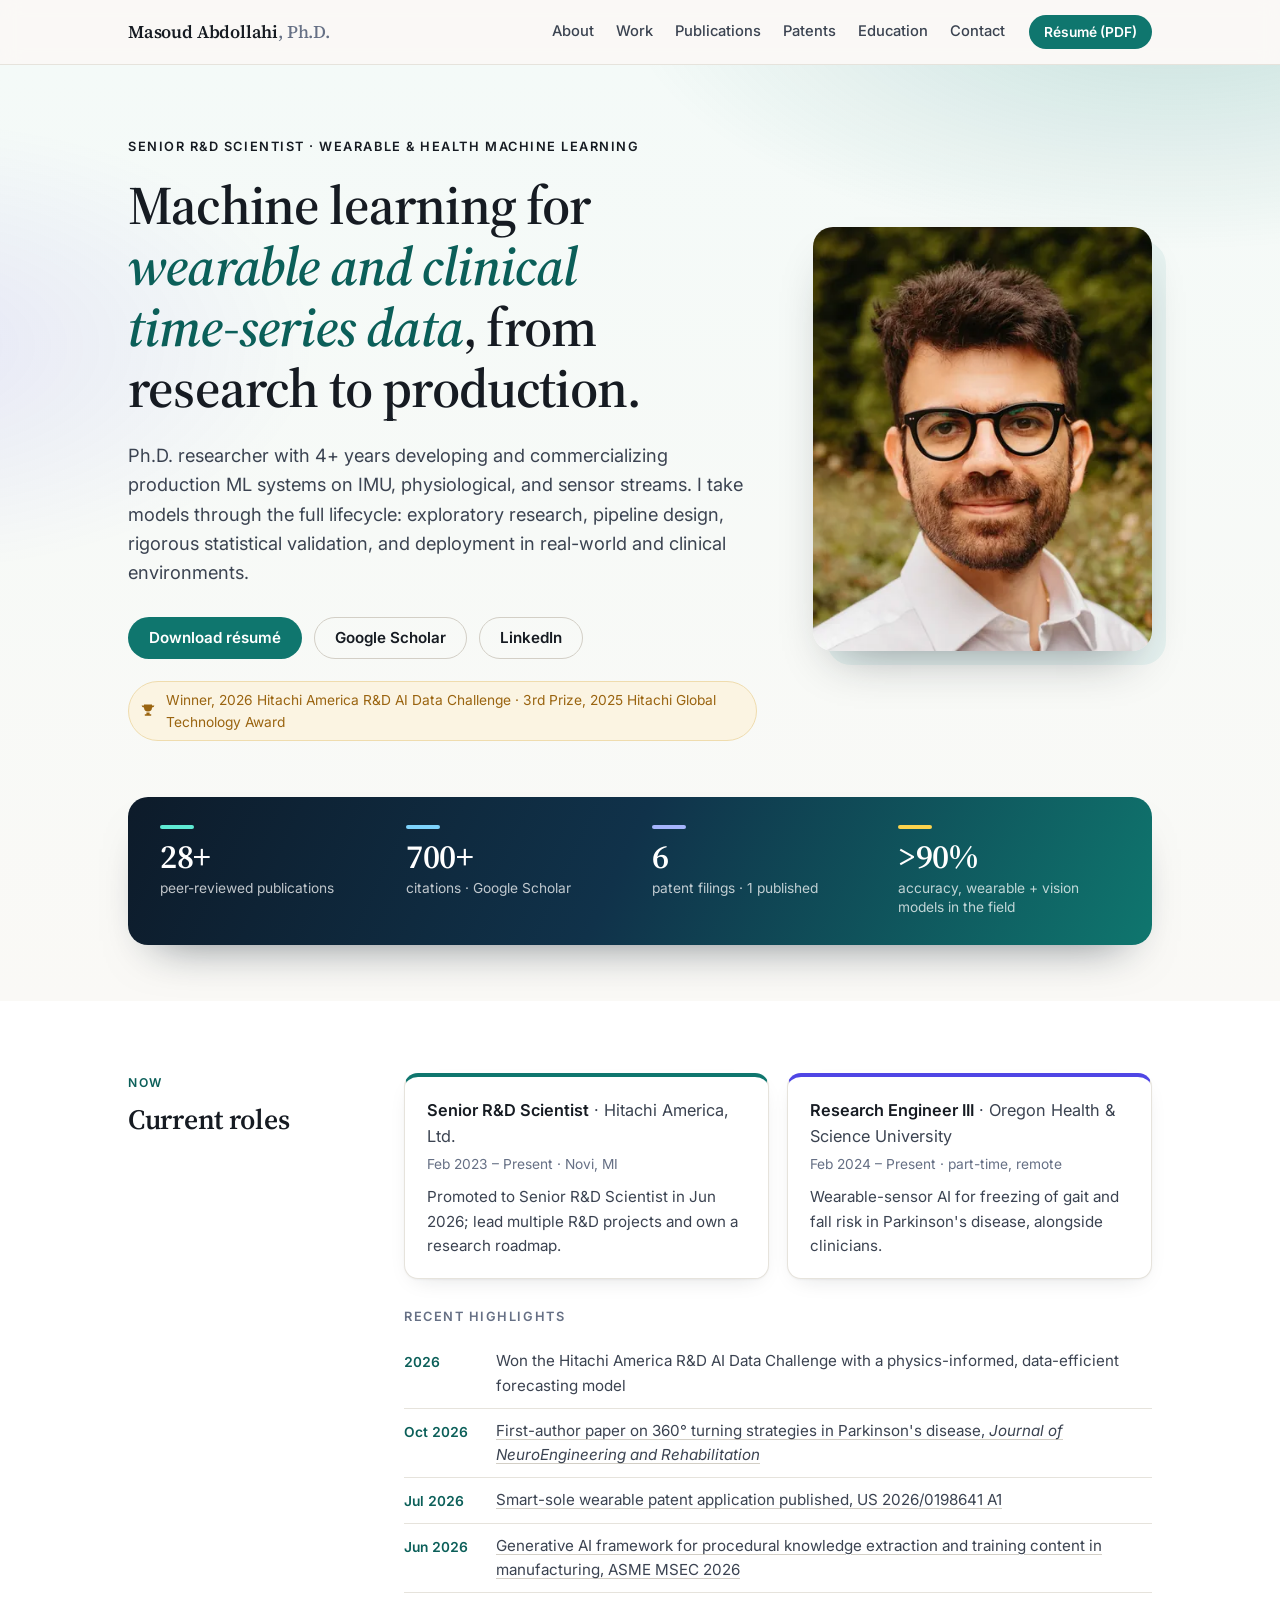
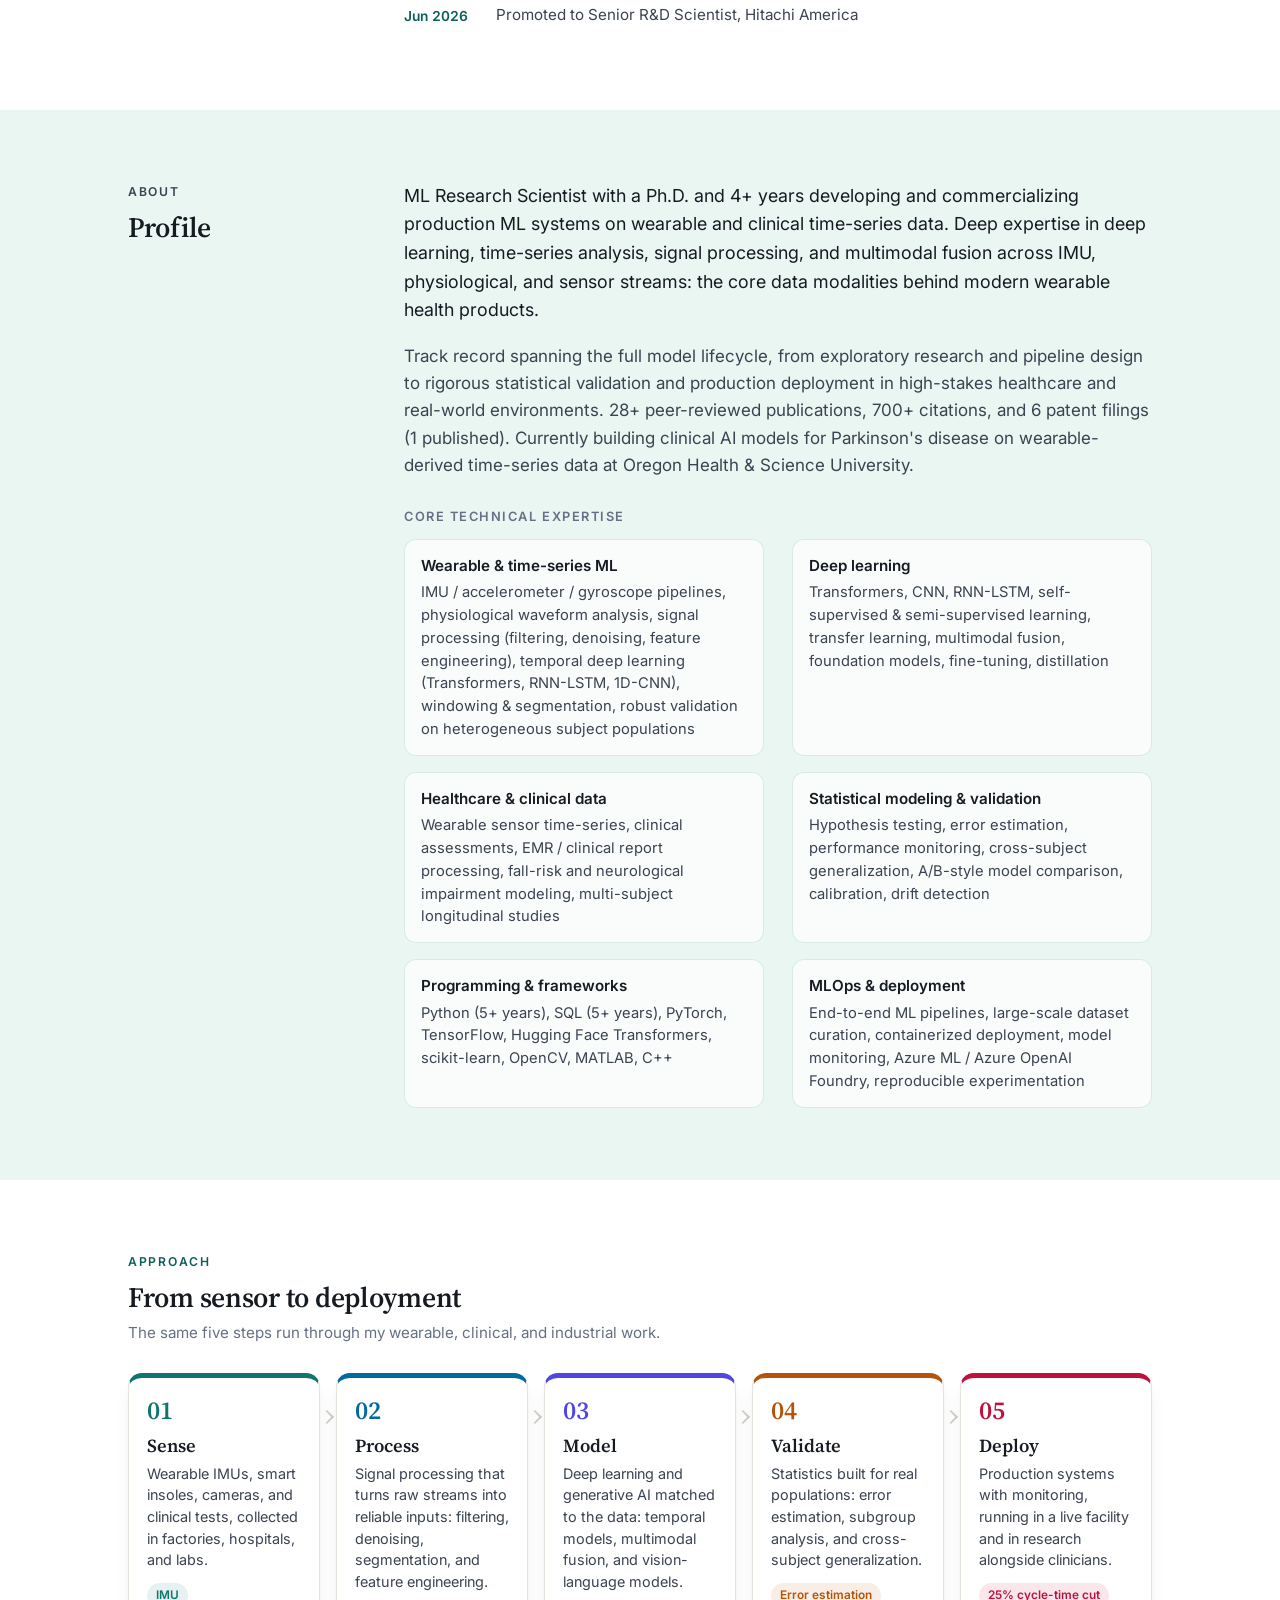
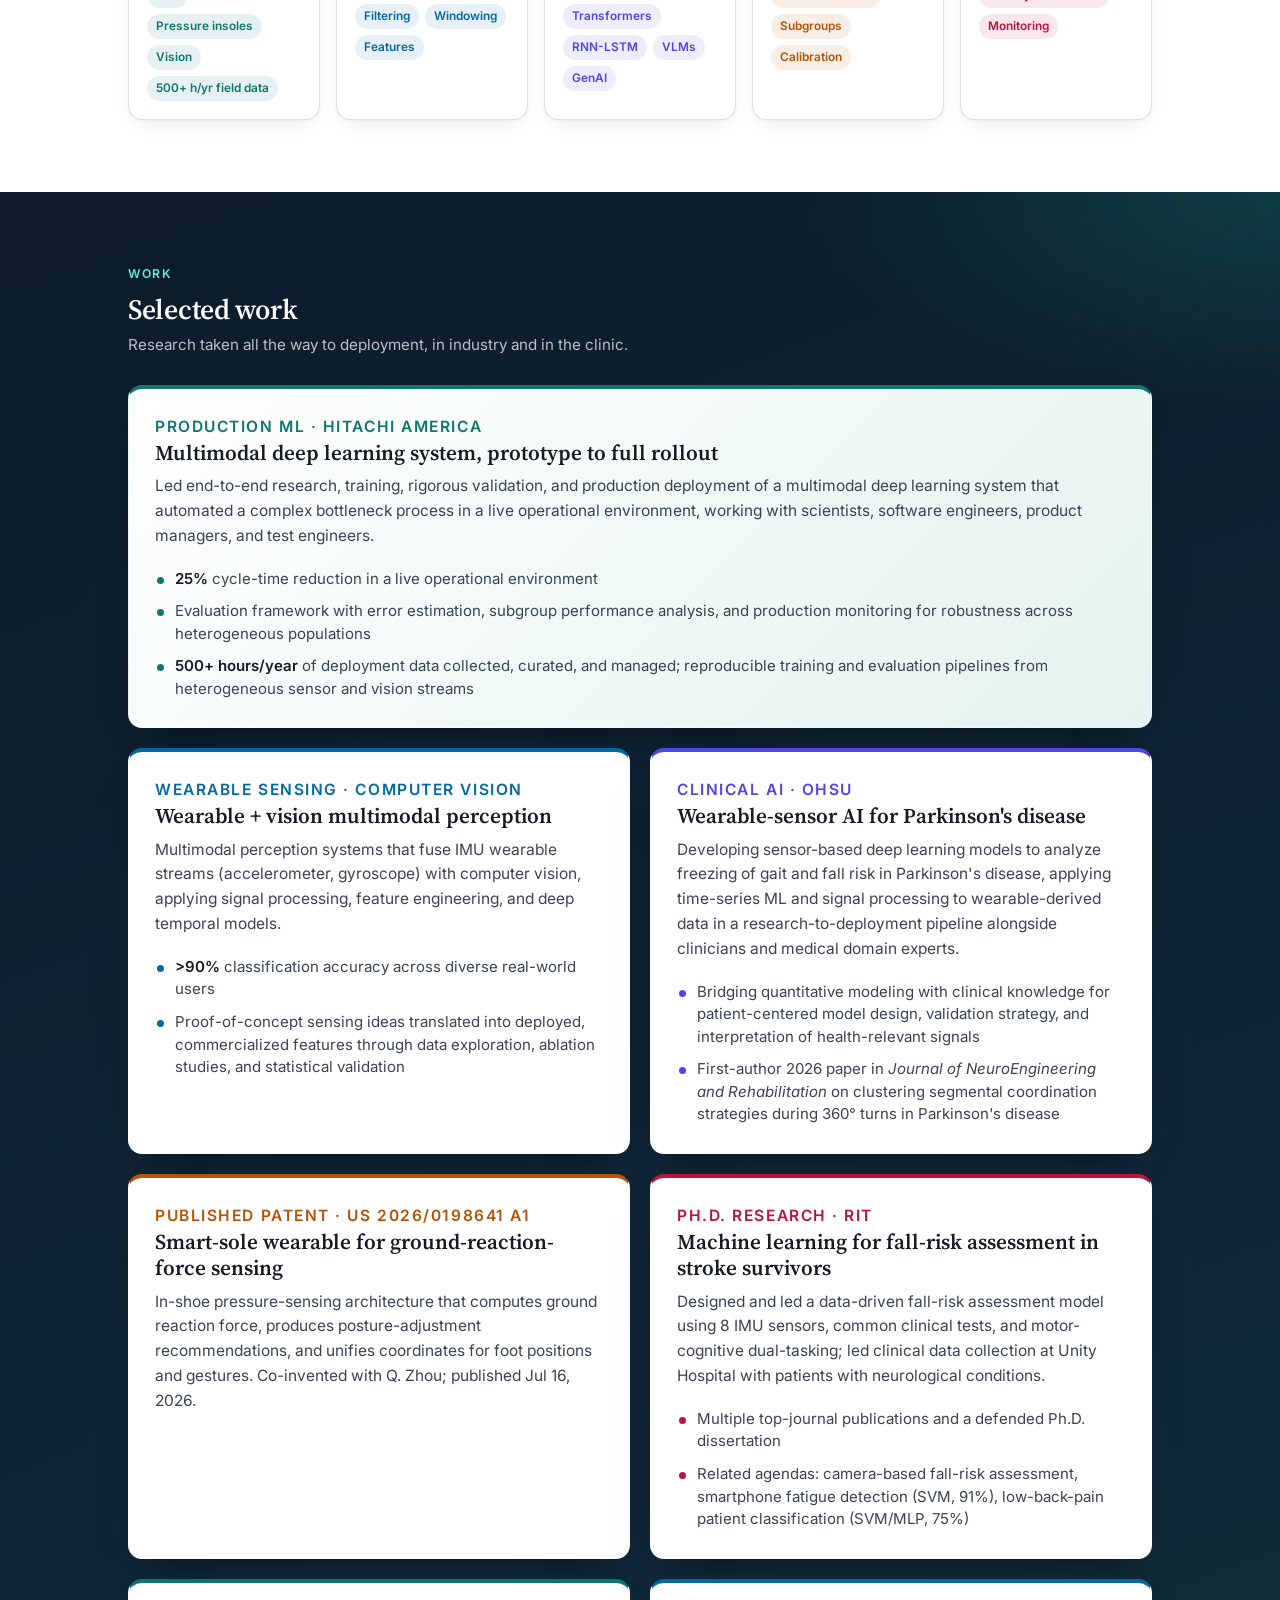
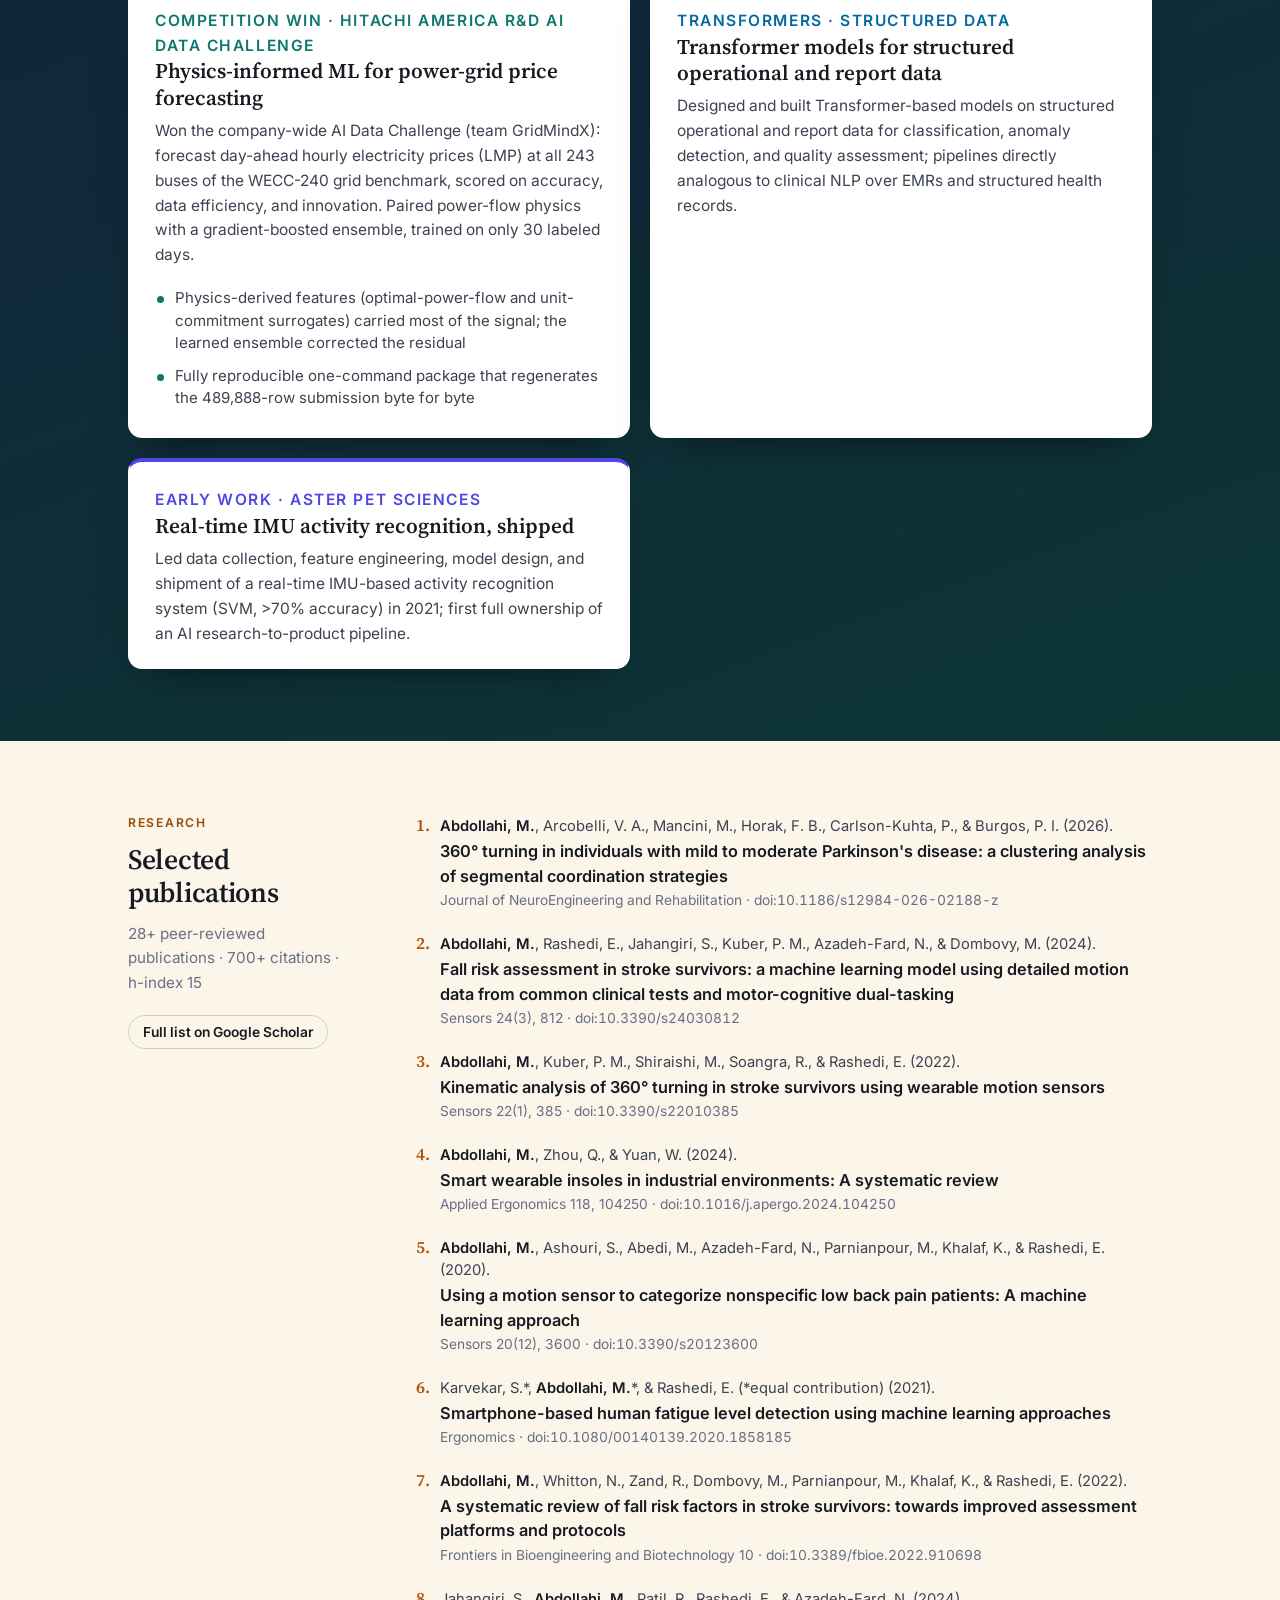
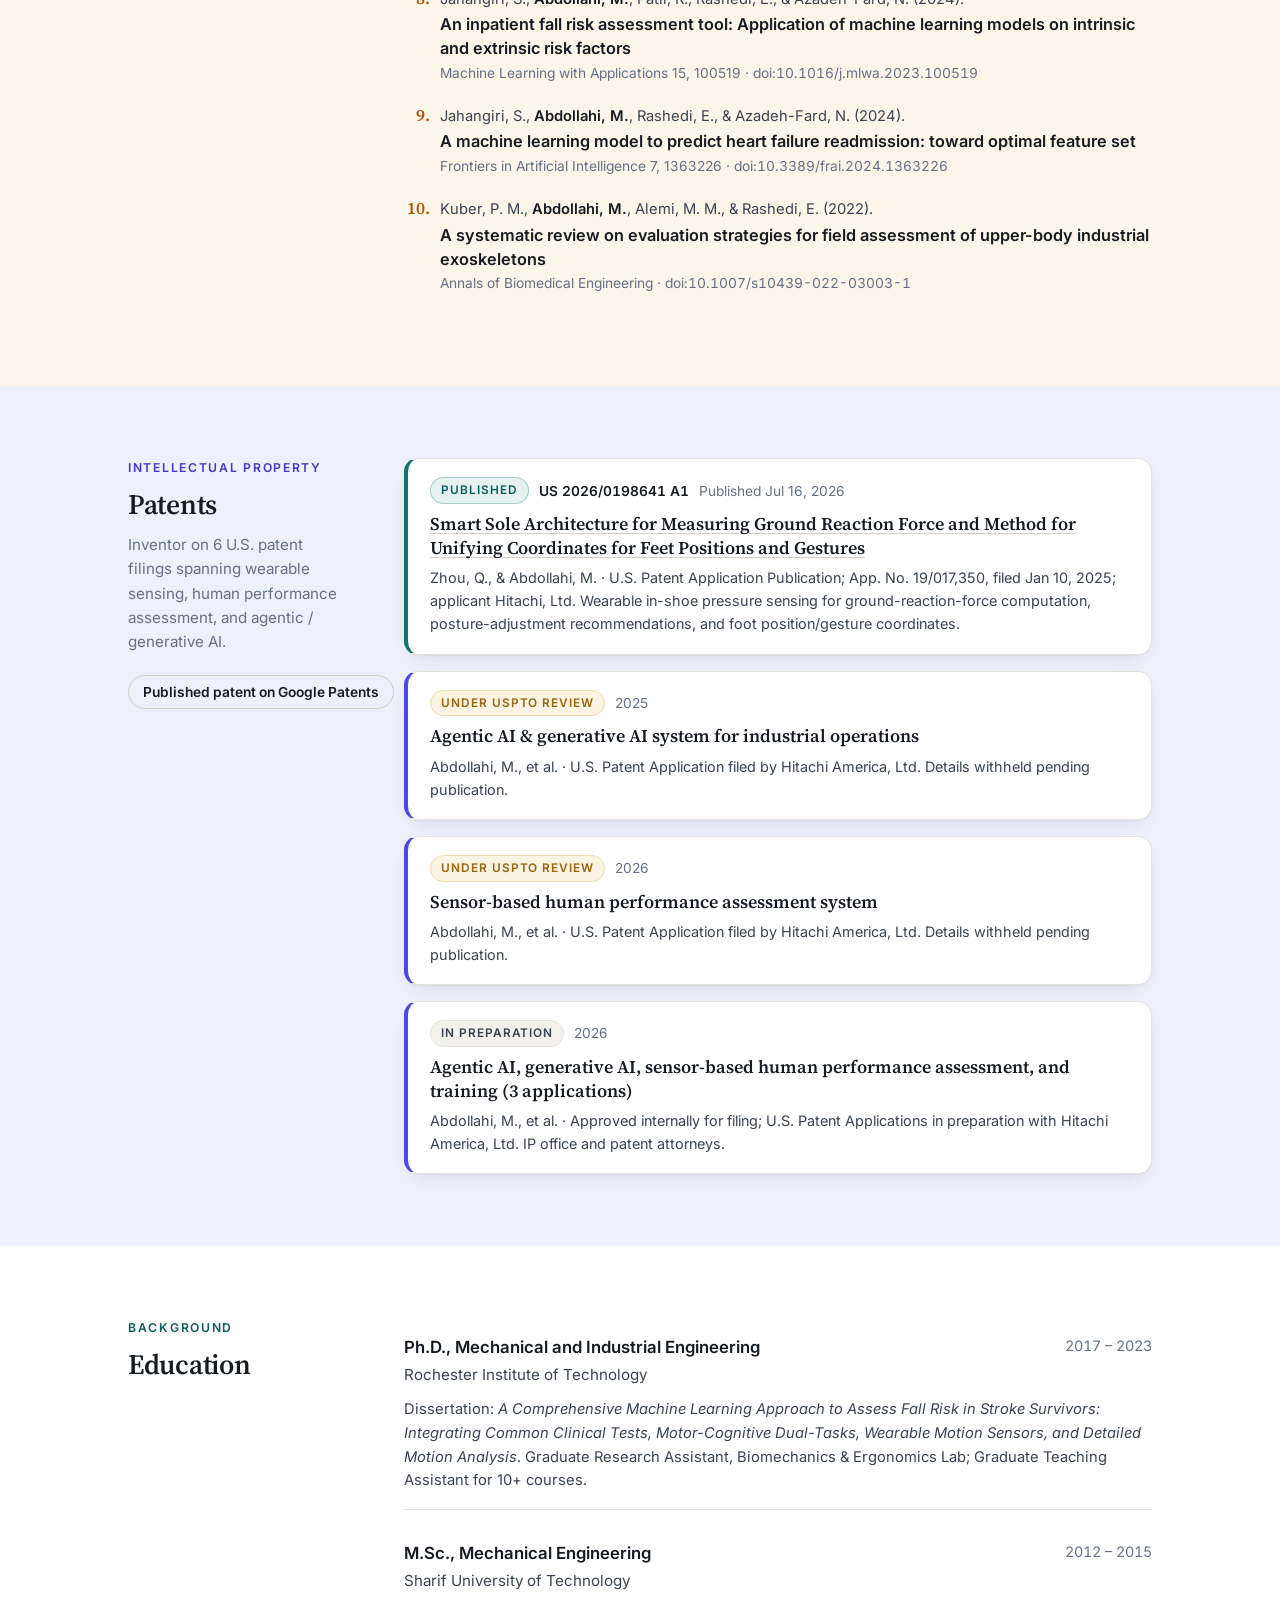
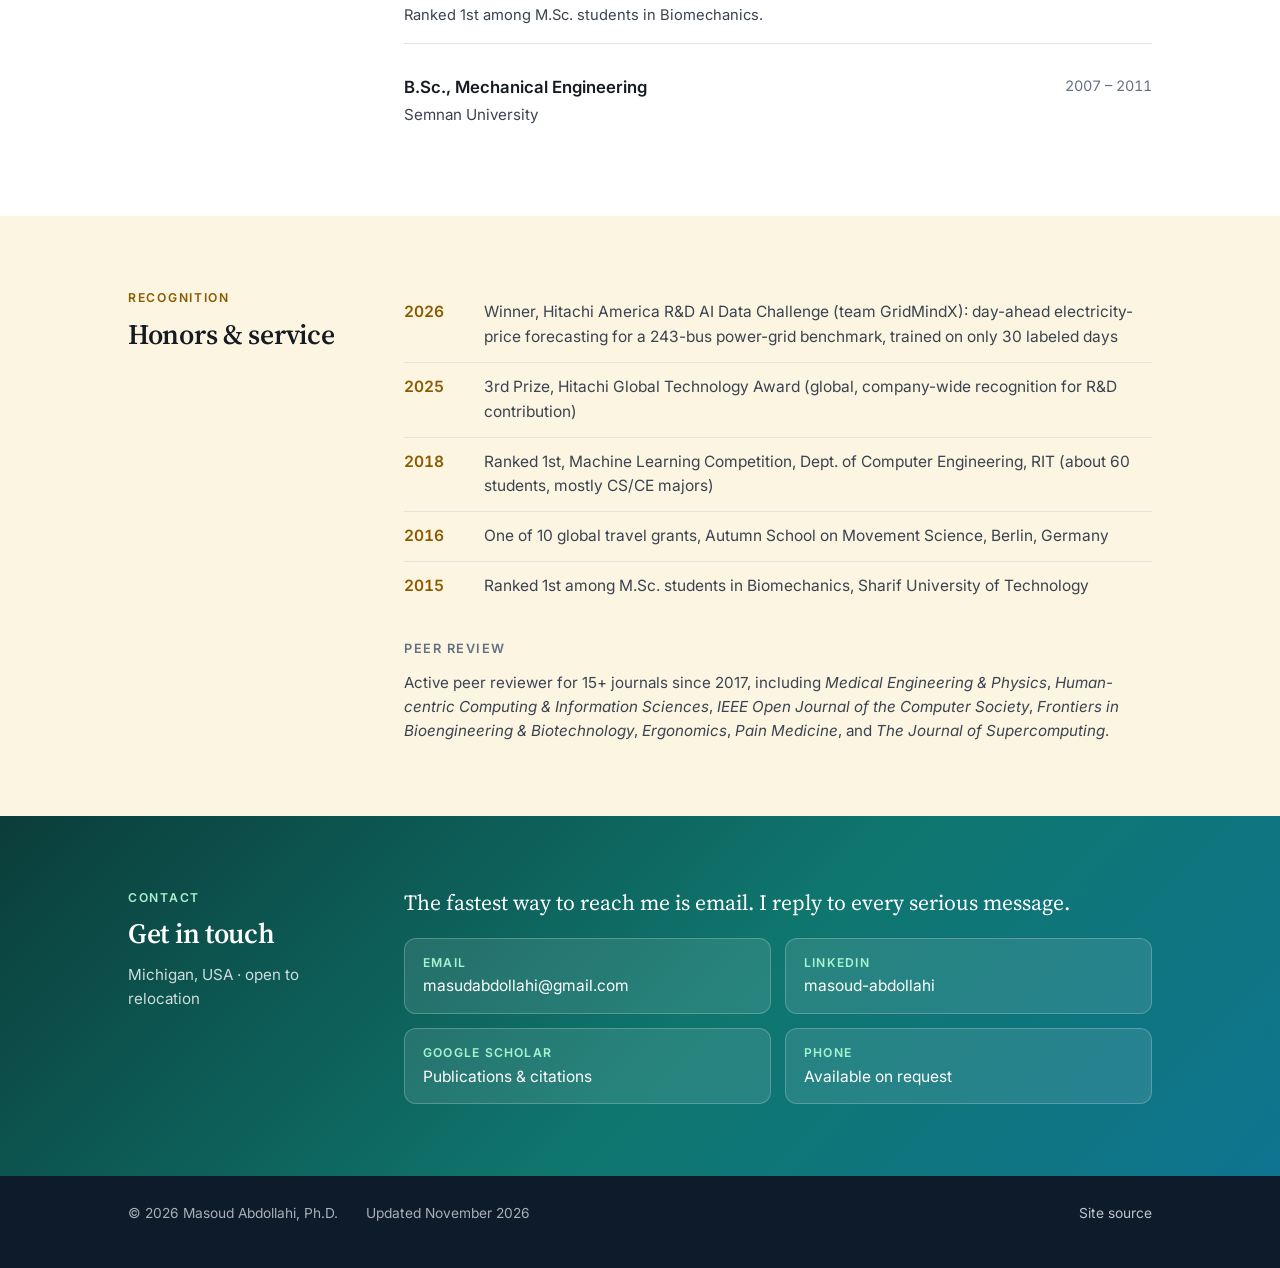
==== commit 6eb7638d: "Color redesign, approach pipeline, figure gallery scaffold, refreshed resume PDFs - Per-section colo" ====
--- a/index.html
+++ b/index.html
@@ -111,7 +111,7 @@
 
 <main id="main">
 
-<section class="hero" id="top">
+<section class="hero theme-hero" id="top">
   <div class="wrap hero-grid">
     <div class="hero-text">
 <div class="v" data-variant="wearables">
@@ -187,7 +187,7 @@
   </div>
 </section>
 
-<section class="band" id="now" aria-label="Current roles">
+<section class="band theme-white" id="now" aria-label="Current roles">
   <div class="wrap two-col">
     <div class="col-head">
       <p class="label">Now</p>
@@ -218,7 +218,7 @@
   </div>
 </section>
 
-<section class="band" id="about">
+<section class="band theme-mint" id="about">
   <div class="wrap two-col">
     <div class="col-head">
       <p class="label">About</p>
@@ -278,7 +278,49 @@
   </div>
 </section>
 
-<section class="band band-alt" id="work">
+<section class="band theme-white" id="approach">
+  <div class="wrap">
+    <div class="section-head">
+      <p class="label">Approach</p>
+      <h2>From sensor to deployment</h2>
+      <p class="section-note">The same five steps run through my wearable, clinical, and industrial work.</p>
+    </div>
+    <ol class="pipeline">
+      <li class="step step-1">
+        <span class="step-num" aria-hidden="true">01</span>
+        <h3>Sense</h3>
+        <p>Wearable IMUs, smart insoles, cameras, and clinical tests, collected in factories, hospitals, and labs.</p>
+        <ul class="step-tags"><li>IMU</li><li>Pressure insoles</li><li>Vision</li><li>500+ h/yr field data</li></ul>
+      </li>
+      <li class="step step-2">
+        <span class="step-num" aria-hidden="true">02</span>
+        <h3>Process</h3>
+        <p>Signal processing that turns raw streams into reliable inputs: filtering, denoising, segmentation, and feature engineering.</p>
+        <ul class="step-tags"><li>Filtering</li><li>Windowing</li><li>Features</li></ul>
+      </li>
+      <li class="step step-3">
+        <span class="step-num" aria-hidden="true">03</span>
+        <h3>Model</h3>
+        <p>Deep learning and generative AI matched to the data: temporal models, multimodal fusion, and vision-language models.</p>
+        <ul class="step-tags"><li>Transformers</li><li>RNN-LSTM</li><li>VLMs</li><li>GenAI</li></ul>
+      </li>
+      <li class="step step-4">
+        <span class="step-num" aria-hidden="true">04</span>
+        <h3>Validate</h3>
+        <p>Statistics built for real populations: error estimation, subgroup analysis, and cross-subject generalization.</p>
+        <ul class="step-tags"><li>Error estimation</li><li>Subgroups</li><li>Calibration</li></ul>
+      </li>
+      <li class="step step-5">
+        <span class="step-num" aria-hidden="true">05</span>
+        <h3>Deploy</h3>
+        <p>Production systems with monitoring, running in a live facility and in research alongside clinicians.</p>
+        <ul class="step-tags"><li>25% cycle-time cut</li><li>Monitoring</li></ul>
+      </li>
+    </ol>
+  </div>
+</section>
+
+<section class="band theme-dark" id="work">
   <div class="wrap">
     <div class="section-head">
       <p class="label">Work</p>
@@ -532,7 +574,9 @@
   </div>
 </section>
 
-<section class="band" id="publications">
+
+
+<section class="band theme-cream" id="publications">
   <div class="wrap two-col">
     <div class="col-head">
       <p class="label">Research</p>
@@ -771,7 +815,7 @@
   </div>
 </section>
 
-<section class="band band-alt" id="patents">
+<section class="band theme-indigo" id="patents">
   <div class="wrap two-col">
     <div class="col-head">
       <p class="label">Intellectual property</p>
@@ -804,7 +848,7 @@
   </div>
 </section>
 
-<section class="band" id="education">
+<section class="band theme-white" id="education">
   <div class="wrap two-col">
     <div class="col-head">
       <p class="label">Background</p>
@@ -829,7 +873,7 @@
   </div>
 </section>
 
-<section class="band band-alt" id="honors">
+<section class="band theme-gold" id="honors">
   <div class="wrap two-col">
     <div class="col-head">
       <p class="label">Recognition</p>
@@ -849,7 +893,7 @@
   </div>
 </section>
 
-<section class="band" id="contact">
+<section class="band theme-teal" id="contact">
   <div class="wrap two-col">
     <div class="col-head">
       <p class="label">Contact</p>
--- a/styles.css
+++ b/styles.css
@@ -1,5 +1,5 @@
-/* Masoud Abdollahi — personal site
-   Light, editorial, single accent. Serif display + sans body. */
+/* Masoud Abdollahi, personal site.
+   Editorial layout, serif display + sans body; colored section themes since Nov 2026. */
 
 :root {
   --bg: #faf9f6;
@@ -176,7 +176,6 @@
 
 /* ---------- Sections ---------- */
 .band { padding: 72px 0; }
-.band + .band { border-top: 1px solid var(--rule); }
 .band-alt { background: var(--surface-2); }
 .two-col {
   display: grid; grid-template-columns: 220px minmax(0, 1fr);
@@ -329,6 +328,121 @@
 .site-footer .wrap { display: flex; flex-wrap: wrap; gap: 8px 28px; }
 .site-footer a { color: var(--muted); margin-left: auto; }
 .site-footer a:hover { color: var(--accent-ink); }
+
+/* ---------- Color themes (Nov 2026) ---------- */
+:root {
+  --navy: #0d1b2a;
+  --c1: #0f766e;  /* teal   */
+  --c2: #0369a1;  /* blue   */
+  --c3: #4f46e5;  /* indigo */
+  --c4: #b45309;  /* amber  */
+  --c5: #be123c;  /* rose   */
+}
+.band { --sec: var(--accent-ink); }
+.band .label, .theme-hero .kicker { color: var(--sec); }
+.theme-white  { background: #ffffff; }
+.theme-mint   { background: #eaf6f2; --sec: #0b5f59; }
+.theme-cream  { background: #fbf5ea; --sec: #9a4d07; }
+.theme-indigo { background: #eef0fb; --sec: #4338ca; }
+.theme-gold   { background: #fcf5e1; --sec: #8a5a00; }
+.theme-sky    { background: #e9f3fa; --sec: #075985; }
+
+/* Hero: soft color wash */
+.theme-hero {
+  background:
+    radial-gradient(900px 420px at 92% -8%, rgba(15, 118, 110, 0.20), transparent 62%),
+    radial-gradient(700px 380px at -8% 30%, rgba(79, 70, 229, 0.10), transparent 60%),
+    linear-gradient(180deg, #f4faf8 0%, #faf9f6 100%);
+  padding-bottom: 56px;
+}
+.theme-hero .metrics {
+  background: linear-gradient(115deg, #0d1b2a 0%, #10324a 48%, #0f766e 100%);
+  border: 0; border-radius: 20px; padding: 28px 32px;
+  box-shadow: 0 24px 48px -28px rgba(13, 27, 42, 0.6);
+}
+.theme-hero .metrics li { position: relative; padding-top: 14px; }
+.theme-hero .metrics li::before {
+  content: ""; position: absolute; top: 0; left: 0; width: 34px; height: 4px; border-radius: 4px; background: #5eead4;
+}
+.theme-hero .metrics li:nth-child(2)::before { background: #7dd3fc; }
+.theme-hero .metrics li:nth-child(3)::before { background: #a5b4fc; }
+.theme-hero .metrics li:nth-child(4)::before { background: #fcd34d; }
+.theme-hero .metric-value { color: #ffffff; }
+.theme-hero .metric-label { color: rgba(255, 255, 255, 0.74); }
+
+/* Dark band (Work) */
+.theme-dark {
+  background:
+    radial-gradient(800px 360px at 100% 0%, rgba(15, 118, 110, 0.35), transparent 60%),
+    linear-gradient(160deg, #0d1b2a 0%, #10283a 60%, #0c3634 100%);
+  --sec: #5eead4;
+}
+.theme-dark h2 { color: #ffffff; }
+.theme-dark .section-note { color: rgba(255, 255, 255, 0.72); }
+.theme-dark .card { border-color: transparent; box-shadow: 0 18px 40px -24px rgba(0, 0, 0, 0.7); }
+.theme-dark .card:hover { border-color: rgba(94, 234, 212, 0.6); }
+
+/* Colored accents on cards, cycling teal / blue / indigo / amber / rose */
+.cards .card { border-top: 4px solid var(--card-c, var(--c1)); }
+.cards .card:nth-child(5n+2) { --card-c: var(--c2); }
+.cards .card:nth-child(5n+3) { --card-c: var(--c3); }
+.cards .card:nth-child(5n+4) { --card-c: var(--c4); }
+.cards .card:nth-child(5n+5) { --card-c: var(--c5); }
+.cards .card .tag { color: var(--card-c, var(--c1)); }
+.cards .card .bullets li::before { background: var(--card-c, var(--c1)); }
+.card-flagship { background: linear-gradient(135deg, #ffffff 0%, #e3f3ef 100%); }
+
+/* Section-specific touches */
+.theme-cream .pubs li::marker { color: var(--c4); }
+.theme-cream .pub-title:hover { color: var(--c4); }
+.theme-indigo .patents li { border-left: 4px solid var(--c3); }
+.theme-indigo .patents li:first-child { border-left-color: var(--c1); }
+.theme-gold .honor-year { color: var(--sec); font-weight: 600; }
+.theme-mint .expertise > div { background: rgba(255, 255, 255, 0.7); border: 1px solid rgba(15, 118, 110, 0.14); border-radius: 12px; padding: 14px 16px; }
+.role { border-top: 4px solid var(--c1); }
+.role + .role { border-top-color: var(--c3); }
+
+/* Contact: teal band */
+.theme-teal {
+  background: linear-gradient(135deg, #0b3d3a 0%, #0f766e 55%, #0e7490 100%);
+  color: #ffffff; --sec: #a7f3d0;
+}
+.theme-teal h2, .theme-teal .contact-lede { color: #ffffff; }
+.theme-teal .col-note { color: rgba(255, 255, 255, 0.8); }
+.theme-teal .contact-grid a { background: rgba(255, 255, 255, 0.1); border-color: rgba(255, 255, 255, 0.22); color: #ffffff; box-shadow: none; }
+.theme-teal .contact-grid a:hover { background: rgba(255, 255, 255, 0.18); border-color: #ffffff; color: #ffffff; }
+.theme-teal .contact-k { color: #a7f3d0; }
+.site-footer { background: var(--navy); color: rgba(255, 255, 255, 0.65); border-top: 0; }
+.site-footer a { color: rgba(255, 255, 255, 0.75); }
+.site-footer a:hover { color: #ffffff; }
+
+/* Pipeline (Approach) */
+.pipeline { list-style: none; margin: 0; padding: 0; display: grid; grid-template-columns: repeat(5, minmax(0, 1fr)); gap: 16px; counter-reset: none; }
+.step {
+  --sc: var(--c1);
+  position: relative; background: #ffffff; border: 1px solid var(--rule); border-radius: var(--radius);
+  padding: 20px 18px 18px; box-shadow: var(--shadow); border-top: 5px solid var(--sc);
+}
+.step-2 { --sc: var(--c2); } .step-3 { --sc: var(--c3); } .step-4 { --sc: var(--c4); } .step-5 { --sc: var(--c5); }
+.step-num { display: block; font-family: var(--serif); font-weight: 600; font-size: 1.6rem; line-height: 1; color: var(--sc); margin-bottom: 10px; }
+.step h3 { font-size: 1.15rem; margin-bottom: 6px; }
+.step p { font-size: 0.9rem; color: var(--ink-2); line-height: 1.5; margin: 0 0 12px; }
+.step-tags { list-style: none; margin: 0; padding: 0; display: flex; flex-wrap: wrap; gap: 6px; }
+.step-tags li { font-size: 0.74rem; font-weight: 600; color: var(--sc); background: color-mix(in srgb, var(--sc) 10%, #ffffff); border-radius: 999px; padding: 3px 9px; }
+.step:not(:last-child)::after {
+  content: ""; position: absolute; right: -13px; top: 34px; width: 10px; height: 10px;
+  border-top: 2px solid var(--rule-strong); border-right: 2px solid var(--rule-strong); transform: rotate(45deg);
+}
+
+/* Figures gallery */
+.figs { display: grid; grid-template-columns: repeat(auto-fit, minmax(300px, 1fr)); gap: 22px; }
+.fig { margin: 0; background: #ffffff; border-radius: var(--radius); box-shadow: var(--shadow); overflow: hidden; border: 1px solid var(--rule); }
+.fig-img { display: block; background: #ffffff; padding: 14px; border-bottom: 1px solid var(--rule); }
+.fig-img img { width: 100%; height: 240px; object-fit: contain; }
+.fig figcaption { padding: 14px 18px 16px; font-size: 0.9rem; line-height: 1.5; color: var(--ink-2); }
+.fig figcaption strong { display: block; font-family: var(--serif); font-size: 1.05rem; margin-bottom: 4px; }
+.fig-credit { display: block; margin-top: 8px; font-size: 0.8rem; color: var(--muted); }
+.fig-credit a { color: var(--sec); }
 
 /* ---------- Responsive ---------- */
 @media (max-width: 960px) {
@@ -345,6 +459,12 @@
   .band { padding: 52px 0; }
   .two-col { grid-template-columns: 1fr; gap: 20px; }
   .cards, .roles, .expertise, .contact-grid { grid-template-columns: 1fr; }
+  .pipeline { grid-template-columns: repeat(2, minmax(0, 1fr)); }
+  .step::after { display: none; }
+  .theme-hero .metrics { padding: 22px 22px; }
+}
+@media (max-width: 560px) {
+  .pipeline { grid-template-columns: 1fr; }
 }
 @media (max-width: 720px) {
   .site-nav { display: none; }
@@ -358,6 +478,8 @@
   .site-header, .cta-row, .site-footer a, .skip { display: none !important; }
   body { background: #fff; color: #000; font-size: 11pt; }
   .band { padding: 18pt 0; }
-  .card, .role, .patents li, .contact-grid a { box-shadow: none; }
+  .card, .role, .patents li, .contact-grid a, .step, .fig { box-shadow: none; }
+  .theme-dark, .theme-teal, .theme-hero .metrics, .site-footer { background: #fff !important; color: #000 !important; }
+  .theme-dark h2, .theme-teal h2, .theme-hero .metric-value, .theme-hero .metric-label { color: #000 !important; }
   a { color: inherit; }
 }
